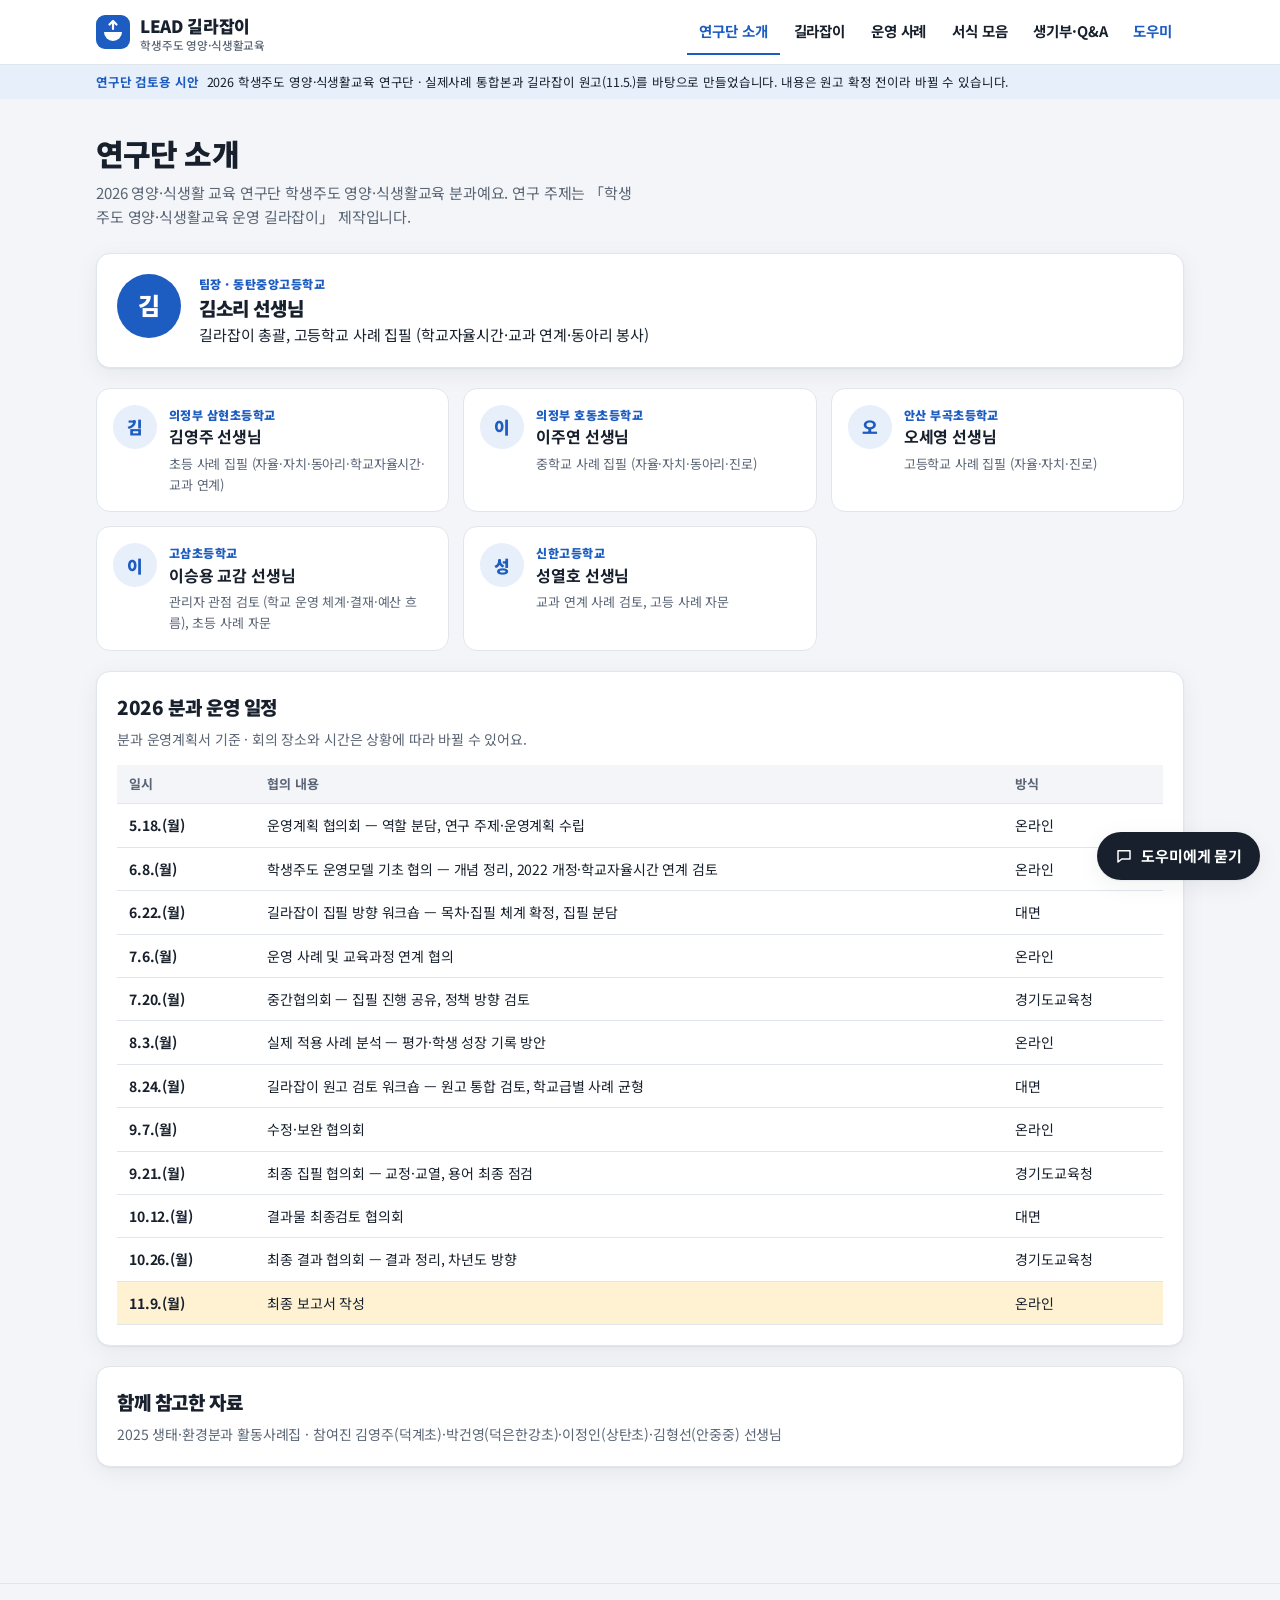
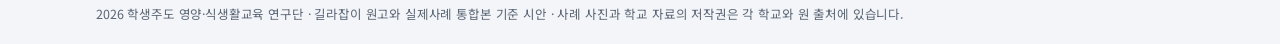
==== lead-guide/index.html @ be01e918 "LEAD 길라잡이 시안 추가 (검수용) Co-Authored-By: Claude Opus 5.5 <noreply@anthropic.com> Claude-Session: https:" ====
<!doctype html><html lang="ko"><head><meta charset="utf-8"><meta name="viewport" content="width=device-width,initial-scale=1,viewport-fit=cover"><style>:root{color-scheme:light}body{margin:0}img{max-width:100%}</style></head><body><title>LEAD 길라잡이</title>
<meta name="claude:viewport-fit-sides" content="cover">
<link rel="preconnect" href="https://fonts.googleapis.com">
<link rel="stylesheet" href="https://fonts.googleapis.com/css2?family=Noto+Sans+KR:wght@400;500;700;900&family=JetBrains+Mono:wght@500&display=swap">
<style>
/* Layout: 창체닷컴식 탭 내비 + 분류별 2열 목록 + 오른쪽 상세 패널. 시안 단계라 작성 현황을 함께 보여 준다. */
:root{
  --bg:#f3f5f8; --surface:#ffffff; --ink:#17202c; --muted:#5a6575; --line:#e1e6ed; --rule:#17202c;
  --accent:#1d5cc0; --accent-soft:#e7effb; --accent-ink:#ffffff;
  --ok:#1d7a4b; --ok-bg:#e4f3ea; --warn:#8f5d00; --warn-bg:#fff2d2; --todo:#667080; --todo-bg:#edf0f4;
  --shadow:0 1px 2px rgba(23,32,44,.06),0 6px 24px rgba(23,32,44,.06);
  --f:"Noto Sans KR","Apple SD Gothic Neo","Malgun Gothic",system-ui,sans-serif;
  --mono:"JetBrains Mono",ui-monospace,"SFMono-Regular",Consolas,monospace;
}
@media (prefers-color-scheme:dark){:root:not([data-theme="light"]){
  --bg:#11151b; --surface:#1a2029; --ink:#e7ebf1; --muted:#9ca7b6; --line:#2a323d; --rule:#e7ebf1;
  --accent:#74a6f3; --accent-soft:#1d2b42; --accent-ink:#0f1520;
  --ok:#72d3a0; --ok-bg:#163326; --warn:#f0c264; --warn-bg:#3a2e13; --todo:#a9b2be; --todo-bg:#252b34;
  --shadow:0 1px 2px rgba(0,0,0,.3),0 8px 28px rgba(0,0,0,.28); color-scheme:dark}}
:root[data-theme="dark"]{
  --bg:#11151b; --surface:#1a2029; --ink:#e7ebf1; --muted:#9ca7b6; --line:#2a323d; --rule:#e7ebf1;
  --accent:#74a6f3; --accent-soft:#1d2b42; --accent-ink:#0f1520;
  --ok:#72d3a0; --ok-bg:#163326; --warn:#f0c264; --warn-bg:#3a2e13; --todo:#a9b2be; --todo-bg:#252b34;
  --shadow:0 1px 2px rgba(0,0,0,.3),0 8px 28px rgba(0,0,0,.28); color-scheme:dark}
*{box-sizing:border-box}
[hidden]{display:none!important}
html{-webkit-text-size-adjust:100%}
body{background:var(--bg);color:var(--ink);font:15px/1.6 var(--f);letter-spacing:-.01em}
body::before{content:"";position:fixed;inset:0 0 auto;height:env(safe-area-inset-top,0px);z-index:30;background:var(--surface)}
a{color:var(--accent)}
button{font:inherit;color:inherit}
:focus-visible{outline:2px solid var(--accent);outline-offset:2px;border-radius:6px}
.wrap{max-width:1120px;margin:0 auto;padding-left:max(16px,env(safe-area-inset-left,0px));padding-right:max(16px,env(safe-area-inset-right,0px))}

/* header */
header.top{position:sticky;top:env(safe-area-inset-top,0px);z-index:20;background:var(--surface);border-bottom:1px solid var(--line)}
.top .wrap{display:flex;align-items:center;gap:20px;min-height:64px;padding-block:8px;flex-wrap:wrap}
.brand{display:flex;align-items:center;gap:10px;text-decoration:none;color:var(--ink);margin-right:auto}
.brand svg{flex:none}
.brand b{font-weight:900;font-size:17px;letter-spacing:-.02em}
.brand small{display:block;font-size:11.5px;color:var(--muted);font-weight:500;line-height:1.2}
nav.tabs{display:flex;gap:2px;overflow-x:auto;scrollbar-width:none;max-width:100%}
nav.tabs::-webkit-scrollbar{display:none}
nav.tabs a{flex:none;text-decoration:none;color:var(--ink);font-weight:700;font-size:14.5px;padding:10px 12px;border-bottom:2px solid transparent}
nav.tabs a[aria-current="page"]{color:var(--accent);border-bottom-color:var(--accent)}
nav.tabs a.ask{color:var(--accent)}
.draft{background:var(--accent-soft);color:var(--ink);font-size:12.5px}
.draft .wrap{padding-block:7px;display:flex;gap:8px;flex-wrap:wrap;align-items:center}
.draft b{color:var(--accent)}

main{padding-block:36px 96px}
h1{font-size:30px;font-weight:900;letter-spacing:-.03em;line-height:1.25;margin:0 0 8px;text-wrap:balance}
h2{font-size:19px;font-weight:900;letter-spacing:-.02em;margin:0;text-wrap:balance}
h3{font-size:15.5px;font-weight:700;margin:0 0 8px}
.lede{color:var(--muted);margin:0 0 24px;max-width:68ch}
.lede a{font-weight:700;text-decoration:none;cursor:pointer}
.view[hidden]{display:none}

/* toolbar */
.bar{display:flex;align-items:center;gap:12px;flex-wrap:wrap;border-bottom:1px solid var(--line);padding-bottom:12px;margin-bottom:20px}
.bar .count{color:var(--muted);font-size:14px;margin-right:auto}
.seg{display:flex;gap:2px}
.seg button{background:none;border:0;border-bottom:2px solid transparent;padding:6px 8px;font-weight:700;color:var(--muted);cursor:pointer}
.seg button[aria-pressed="true"]{color:var(--ink);border-bottom-color:var(--ink)}
.search{display:flex;align-items:center;gap:6px;background:var(--surface);border:1px solid var(--line);border-radius:999px;padding:6px 12px;min-width:0}
.search input{border:0;background:transparent;outline:0;font:inherit;color:var(--ink);width:180px;min-width:0}
.chips{display:flex;gap:6px;flex-wrap:wrap}
.chip{border:1px solid var(--line);background:var(--surface);border-radius:999px;padding:4px 11px;font-size:13px;cursor:pointer;color:var(--muted);font-weight:500}
.chip[aria-pressed="true"]{border-color:var(--ink);color:var(--ink);font-weight:700}

/* status */
.badge{display:inline-flex;align-items:center;gap:5px;font-size:12px;font-weight:700;border-radius:999px;padding:2px 9px;white-space:nowrap;vertical-align:middle}
.badge::before{content:"";width:6px;height:6px;border-radius:50%;background:currentColor}
.b-ok{color:var(--ok);background:var(--ok-bg)}
.b-warn{color:var(--warn);background:var(--warn-bg)}
.b-plan{color:#2f5aa8;background:#e8effb}
.b-todo{color:var(--todo);background:var(--todo-bg)}

/* progress */
details.progress{background:var(--surface);border:1px solid var(--line);border-radius:14px;margin-bottom:24px}
details.progress summary{cursor:pointer;list-style:none;padding:14px 18px;display:flex;align-items:center;gap:10px;font-weight:700}
details.progress summary::-webkit-details-marker{display:none}
details.progress summary .hint{color:var(--muted);font-weight:400;font-size:13px;margin-left:auto}
.grid-wrap{overflow-x:auto;padding:0 18px 16px}
table.prog{border-collapse:collapse;width:100%;min-width:520px;font-size:14px;font-variant-numeric:tabular-nums}
table.prog th,table.prog td{border-top:1px solid var(--line);padding:8px 10px;text-align:center}
table.prog th:first-child,table.prog td:first-child{text-align:left}
table.prog thead th{border-top:0;color:var(--muted);font-weight:500;font-size:13px}
.cell{display:inline-flex;align-items:center;gap:6px;font-weight:700}
.dot{display:inline-block;width:8px;height:8px;border-radius:50%}
.prog-note{color:var(--muted);font-size:12.5px;margin:10px 0 0}

/* group cards */
.groups{display:grid;gap:20px}
.group{background:var(--surface);border:1px solid var(--line);border-radius:14px;box-shadow:var(--shadow);padding:18px 18px 8px}
.group-head{display:flex;align-items:baseline;gap:8px;border-bottom:2px solid var(--rule);padding-bottom:10px;flex-wrap:wrap}
.group-head .n{color:var(--muted);font-size:13px;font-weight:700}
.group-head .gnote.ok{color:var(--ok);background:var(--ok-bg)}
.group-head .gnote{margin-left:auto;font-size:12.5px;color:var(--warn);background:var(--warn-bg);border-radius:6px;padding:2px 8px}
.rows{display:grid;grid-template-columns:1fr 1fr;column-gap:24px}
.row{display:flex;align-items:center;gap:10px;border-bottom:1px solid var(--line);padding:12px 2px;min-width:0}
.row-main{flex:1;min-width:0;cursor:pointer;background:none;border:0;text-align:left;padding:0}
.row-title{font-weight:700;display:flex;align-items:center;gap:8px;flex-wrap:wrap}
.row-title span.t{min-width:0}
.row-main:hover .t{text-decoration:underline;text-underline-offset:3px}
.row-meta{color:var(--muted);font-size:13px;margin-top:2px}
.dl{flex:none;display:inline-flex;align-items:center;gap:5px;border:1px solid var(--line);background:var(--surface);border-radius:8px;padding:6px 10px;font-size:12.5px;font-weight:700;color:var(--ink);cursor:pointer;text-decoration:none;white-space:nowrap}
.dl:hover{border-color:var(--accent);color:var(--accent)}
.dl svg{flex:none}
.row.todo .row-title{color:var(--muted)}
.empty{color:var(--muted);padding:24px 0;text-align:center}

/* drawer */
.scrim{position:fixed;inset:0;background:rgba(15,20,28,.38);z-index:40}
aside.drawer{position:fixed;top:0;right:0;bottom:0;width:min(640px,100%);background:var(--surface);z-index:41;box-shadow:-12px 0 40px rgba(0,0,0,.18);display:flex;flex-direction:column;padding-top:env(safe-area-inset-top,0px);padding-bottom:env(safe-area-inset-bottom,0px);padding-right:env(safe-area-inset-right,0px)}
.drawer-top{display:flex;align-items:center;justify-content:space-between;padding:14px 20px;border-bottom:1px solid var(--line)}
.drawer-top button{background:none;border:0;cursor:pointer;font-weight:700;color:var(--accent);padding:4px}
.drawer-top .x{color:var(--ink);font-size:22px;line-height:1}
.drawer-body{overflow-y:auto;padding:20px 24px 40px}
.tagline{display:flex;gap:6px;flex-wrap:wrap;align-items:center;margin-bottom:10px}
.tag{font-size:12px;font-weight:700;border:1px solid var(--line);border-radius:999px;padding:2px 9px;color:var(--muted)}
.tag.area{color:var(--accent);border-color:var(--accent-soft);background:var(--accent-soft)}
.copy{margin-left:auto;border:1px solid var(--line);background:var(--surface);border-radius:999px;padding:4px 12px;font-size:12.5px;font-weight:700;cursor:pointer}
.drawer h2{font-size:26px;margin:4px 0 14px}
.note{border-radius:10px;padding:10px 14px;font-size:13.5px;margin-bottom:18px}
.note.warn{background:var(--warn-bg);color:var(--warn)}
.note.plan{background:#e8effb;color:#2f5aa8}
.note.todo{background:var(--todo-bg);color:var(--todo)}
.note.ok{background:var(--ok-bg);color:var(--ok)}
dl.kv{display:grid;grid-template-columns:96px 1fr;border:1px solid var(--line);border-radius:10px;overflow:hidden;margin:0 0 22px;font-size:14px}
dl.kv dt{background:var(--bg);color:var(--muted);padding:9px 12px;border-top:1px solid var(--line);font-weight:500}
dl.kv dd{margin:0;padding:9px 12px;border-top:1px solid var(--line);min-width:0}
dl.kv dt:first-of-type,dl.kv dd:first-of-type{border-top:0}
.sec{margin:0 0 24px}
.sec > h3{display:flex;align-items:center;gap:8px;border-bottom:1px solid var(--line);padding-bottom:8px}
.link-grid{display:grid;grid-template-columns:repeat(auto-fit,minmax(170px,1fr));gap:10px}
.link-box{border:1px solid var(--line);border-radius:10px;padding:10px 12px;font-size:13.5px;min-width:0}
.link-box b{display:block;font-size:12px;color:var(--muted);font-weight:500;margin-bottom:3px}
code.std{font-family:var(--mono);font-size:12px;background:var(--accent-soft);color:var(--accent);border-radius:5px;padding:1px 5px;white-space:nowrap}
.flow{display:grid;gap:10px}
.step{display:grid;grid-template-columns:64px 1fr;gap:12px;align-items:start}
.step-k{font-weight:900;font-size:13px;color:var(--accent);background:var(--accent-soft);border-radius:8px;text-align:center;padding:6px 0}
.step ul{margin:0;padding-left:18px}
.step .tip{color:var(--muted);font-size:13px;margin-top:4px}
.plan{border:1px dashed var(--line);border-radius:10px;padding:12px 14px;font-size:13.5px;color:var(--muted);max-height:9.5em;overflow:hidden;position:relative}
.plan::after{content:"";position:absolute;left:0;right:0;bottom:0;height:2.5em;background:linear-gradient(transparent,var(--surface))}
.dl-row{display:flex;gap:8px;flex-wrap:wrap;margin-top:10px}
.dl.big{padding:9px 14px;font-size:13.5px;background:var(--accent);border-color:var(--accent);color:var(--accent-ink)}
.dl.big:hover{color:var(--accent-ink);filter:brightness(1.06)}
.asklist{display:flex;flex-direction:column;gap:6px}
.askq{text-align:left;border:1px solid var(--line);background:var(--surface);border-radius:10px;padding:9px 12px;cursor:pointer;font-size:14px}
.askq:hover{border-color:var(--accent)}
.askq::before{content:"Q. ";color:var(--accent);font-weight:900}

/* 길라잡이 장 탭 */
.chtabs{display:flex;gap:8px;flex-wrap:wrap;margin:0 0 20px}
.chtabs a{display:flex;align-items:center;gap:8px;text-decoration:none;color:var(--ink);border:1px solid var(--line);background:var(--surface);border-radius:10px;padding:8px 12px;font-weight:700;font-size:14px}
.chtabs a b{font-weight:900;color:var(--accent)}
.chtabs a[aria-current="true"]{border-color:var(--accent);background:var(--accent-soft)}
.vision{text-align:center}
.lead-word{font-size:44px;font-weight:900;letter-spacing:.04em;color:var(--accent);line-height:1.1}
.lead-word span{font-size:20px;letter-spacing:.12em;color:var(--ink)}
.lead-letters{display:flex;justify-content:center;gap:18px;flex-wrap:wrap;margin-top:8px;color:var(--muted)}
.lead-letters b{color:var(--accent);font-size:18px}
ul.plain,ol.plain{margin:0;padding-left:20px;display:grid;gap:6px}
ol.steps5{margin:0;padding:0;list-style:none;display:grid;grid-template-columns:repeat(5,1fr);gap:10px;counter-reset:s}
ol.steps5 li{border:1px solid var(--line);border-radius:12px;padding:12px;font-size:13.5px;color:var(--muted);counter-increment:s;min-width:0}
ol.steps5 li b{display:block;color:var(--ink);font-size:14.5px;margin-bottom:4px}
ol.steps5 li::before{content:counter(s);display:inline-grid;place-items:center;width:22px;height:22px;border-radius:50%;background:var(--accent);color:var(--accent-ink);font-weight:900;font-size:12px;margin-bottom:6px}
.leader{display:flex;gap:18px;align-items:flex-start}
.avatar{flex:none;width:64px;height:64px;border-radius:50%;background:var(--accent);color:var(--accent-ink);display:grid;place-items:center;font-weight:900;font-size:24px}
.avatar.sm{width:44px;height:44px;font-size:17px;background:var(--accent-soft);color:var(--accent)}
.role{font-size:12px;font-weight:900;color:var(--accent);letter-spacing:.04em}
.org{color:var(--muted);margin:2px 0 8px;font-weight:500}
.members{display:grid;grid-template-columns:repeat(3,1fr);gap:14px;margin-bottom:20px}
.member{background:var(--surface);border:1px solid var(--line);border-radius:14px;padding:16px;display:flex;gap:12px;min-width:0}
.member h3{margin:0;font-size:16px}
.member p{margin:4px 0 0;font-size:13px;color:var(--muted)}
@media (max-width:820px){ol.steps5{grid-template-columns:1fr}.members{grid-template-columns:1fr}.leader{flex-direction:column}}
.figs{display:flex;flex-direction:column;gap:8px}
details.pv{margin:2px 0 12px}
.pv-imgs{padding:4px 12px 12px}
.pv-imgs .pv-cap{font-size:12.5px;color:var(--muted);margin:10px 0 4px;font-weight:700}
.pv-imgs img{display:block;width:100%;height:auto;border:1px solid var(--line);border-radius:8px;background:#fff}
details.fig{border:1px solid var(--line);border-radius:10px;background:var(--surface);overflow:hidden}
details.fig[open]{border-color:var(--accent)}
details.fig summary{list-style:none;cursor:pointer;display:flex;align-items:center;gap:10px;padding:11px 12px;font-weight:700;font-size:14.5px}
details.fig summary::-webkit-details-marker{display:none}
details.fig summary::before{content:"▸";color:var(--muted);font-size:12px;transition:transform .15s}
details.fig[open] summary::before{transform:rotate(90deg)}
details.fig a{display:block;background:#fff;border-top:1px solid var(--line)}
details.fig img{display:block;width:100%;height:auto}
/* 업무서식 */
.docs-sub{color:var(--muted);font-size:13.5px;margin:-2px 0 10px}
.docs{display:flex;flex-direction:column;gap:8px}
details.doc{border:1px solid var(--line);border-radius:10px;background:var(--surface)}
details.doc[open]{border-color:var(--accent)}
details.doc summary{list-style:none;cursor:pointer;display:flex;align-items:center;gap:10px;padding:11px 12px;font-weight:700;font-size:14.5px}
details.doc summary::-webkit-details-marker{display:none}
details.doc summary::before{content:"▸";color:var(--muted);font-size:12px;transition:transform .15s}
details.doc[open] summary::before{transform:rotate(90deg)}
.dn{flex:1;min-width:0}
.dk{flex:none;font-size:11.5px;font-weight:700;border-radius:5px;padding:1px 7px}
.k-plan{background:var(--accent-soft);color:var(--accent)} .k-form{background:var(--ok-bg);color:var(--ok)} .k-link{background:var(--warn-bg);color:var(--warn)}
.dl.mini{padding:5px 7px}
.doc-in{padding:0 12px 12px 34px;font-size:13.5px;color:var(--muted)}
.doc-in p{margin:0 0 8px}
.tpl{display:inline-flex;align-items:center;border-radius:8px;padding:8px 12px;font-size:13px;font-weight:700;text-decoration:none;border:1px solid var(--line)}
.tpl.on, a.tpl{color:var(--accent);border-color:var(--accent)}
.tpl.off{color:var(--todo);background:var(--todo-bg);border-style:dashed;cursor:default}
.fcase{border-top:1px solid var(--line);padding:14px 0}
.fcase:first-child{border-top:0}
.fcase-h{display:flex;align-items:baseline;gap:8px;flex-wrap:wrap;margin-bottom:8px}
.fcase-h span{color:var(--muted);font-size:13px}
.fcase-h .ext{margin-left:auto;background:none;border:0;color:var(--accent);cursor:pointer;padding:0}
/* content tables */
.card{background:var(--surface);border:1px solid var(--line);border-radius:14px;padding:20px;margin-bottom:20px;box-shadow:var(--shadow)}
.card > h2{margin-bottom:6px}
.card > p.sub{color:var(--muted);margin:0 0 14px;font-size:14px}
.tbl-wrap{overflow-x:auto}
table.t{border-collapse:collapse;width:100%;font-size:14px;min-width:560px}
table.t th{background:var(--bg);color:var(--muted);font-weight:700;font-size:13px;text-align:left;padding:9px 12px;border-bottom:1px solid var(--line);white-space:nowrap}
table.t td{padding:10px 12px;border-bottom:1px solid var(--line);vertical-align:top}
table.t td:first-child{font-weight:700;white-space:nowrap}
table.t tr.hot td{background:var(--warn-bg)}
.three{display:grid;grid-template-columns:repeat(3,1fr);gap:14px}
.mini{border:1px solid var(--line);border-radius:12px;padding:16px;min-width:0}
.mini .k{font-size:12px;color:var(--accent);font-weight:900;letter-spacing:.04em}
.mini h3{font-size:17px;margin:4px 0 8px}
.mini p{margin:0;font-size:13.5px;color:var(--muted)}
.callout{border-left:3px solid var(--accent);background:var(--accent-soft);padding:10px 14px;border-radius:0 10px 10px 0;font-size:14px;margin:0 0 16px}
.qa{border-bottom:1px solid var(--line)}
.qa summary{cursor:pointer;padding:12px 0;font-weight:700;list-style:none}
.qa summary::-webkit-details-marker{display:none}
.qa summary::before{content:"Q. ";color:var(--accent);font-weight:900}
.qa p{margin:0 0 14px;color:var(--muted);font-size:14px}
.terms{display:grid;grid-template-columns:1fr 1fr;gap:10px}
.term{border:1px solid var(--line);border-radius:10px;padding:12px 14px;font-size:13.5px;min-width:0}
.term b{display:flex;gap:6px;align-items:center;font-size:14.5px;margin-bottom:4px}
.term .src{font-size:11px;border-radius:4px;padding:0 5px;font-weight:700}
.src.ok{background:var(--ok-bg);color:var(--ok)} .src.tbd{background:var(--warn-bg);color:var(--warn)}
.src.own{background:#e8effb;color:#2f5aa8}

/* forms */
.flist{display:grid;grid-template-columns:1fr 1fr;column-gap:24px}
.frow{display:flex;align-items:center;gap:10px;border-bottom:1px solid var(--line);padding:11px 2px;min-width:0}
.frow .fi{flex:1;min-width:0}
.frow .fi b{display:block;font-size:14.5px}
.frow .fi span{color:var(--muted);font-size:12.5px}
.ext{font-size:12.5px;font-weight:700;text-decoration:none;white-space:nowrap}

/* chat */
.chat{display:grid;grid-template-columns:1fr 300px;gap:20px;align-items:start}
.chat-box{background:var(--surface);border:1px solid var(--line);border-radius:14px;box-shadow:var(--shadow);display:flex;flex-direction:column;min-height:520px;min-width:0}
.msgs{flex:1;padding:20px;display:flex;flex-direction:column;gap:14px;overflow-y:auto;max-height:62vh}
.msg{max-width:88%;border-radius:14px;padding:11px 14px;font-size:14.5px;line-height:1.7;min-width:0;overflow-wrap:anywhere}
.msg.me{align-self:flex-end;background:var(--accent);color:var(--accent-ink);border-bottom-right-radius:4px}
.msg.bot{align-self:flex-start;background:var(--bg);border-bottom-left-radius:4px}
.msg.bot ul{margin:4px 0;padding-left:20px}
.msg.bot p{margin:0 0 6px}
.msg.bot p:last-child{margin-bottom:0}
.msg .cref{display:inline-flex;align-items:center;gap:4px;border:1px solid var(--accent);color:var(--accent);background:var(--surface);border-radius:999px;padding:0 9px;font-size:12.5px;font-weight:700;cursor:pointer;margin:1px 2px}
.msg .meta{font-size:12px;color:var(--muted);margin-top:6px}
.msg.think{color:var(--muted)}
.compose{display:flex;gap:8px;border-top:1px solid var(--line);padding:12px}
.compose textarea{flex:1;resize:none;border:1px solid var(--line);border-radius:10px;padding:10px 12px;font:inherit;background:var(--bg);color:var(--ink);min-width:0;height:48px}
.compose button{border:0;border-radius:10px;background:var(--accent);color:var(--accent-ink);font-weight:700;padding:0 16px;cursor:pointer}
.compose button.stop{background:var(--todo-bg);color:var(--ink)}
.compose button:disabled{opacity:.5;cursor:default}
.side h3{font-size:14px;color:var(--muted)}
.side .asklist{margin-bottom:18px}
.mode{font-size:12.5px;color:var(--muted);border:1px solid var(--line);border-radius:10px;padding:10px 12px;background:var(--surface)}
.fab{position:fixed;right:calc(20px + env(safe-area-inset-right,0px));bottom:calc(20px + env(safe-area-inset-bottom,0px));z-index:15;background:var(--ink);color:var(--surface);border:0;border-radius:999px;padding:12px 18px;font-weight:700;box-shadow:var(--shadow);cursor:pointer;display:flex;gap:8px;align-items:center;text-decoration:none}
.toast{position:fixed;left:50%;bottom:calc(84px + env(safe-area-inset-bottom,0px));transform:translateX(-50%);background:var(--ink);color:var(--surface);padding:10px 16px;border-radius:10px;font-size:14px;z-index:60;max-width:calc(100% - 32px)}
footer{color:var(--muted);font-size:12.5px;border-top:1px solid var(--line);padding-block:20px}

@media (max-width:820px){
  .rows,.flist,.terms{grid-template-columns:1fr}
  .three{grid-template-columns:1fr}
  .chat{grid-template-columns:1fr}
  h1{font-size:25px}
  .search input{width:120px}
}
@media (prefers-reduced-motion:no-preference){
  aside.drawer{animation:slide .22s ease-out}
  @keyframes slide{from{transform:translateX(24px);opacity:.6}to{transform:none;opacity:1}}
}
</style>

<header class="top">
  <div class="wrap">
    <a class="brand" href="#team" aria-label="LEAD 길라잡이 처음으로">
      <svg width="34" height="34" viewBox="0 0 34 34" aria-hidden="true"><rect width="34" height="34" rx="9" fill="var(--accent)"/><path d="M8 17h18a9 9 0 0 1-18 0Z" fill="var(--accent-ink)"/><path d="M17 6v8M13.5 9.5 17 6l3.5 3.5" stroke="var(--accent-ink)" stroke-width="2.2" fill="none" stroke-linecap="round" stroke-linejoin="round"/></svg>
      <span><b>LEAD 길라잡이</b><small>학생주도 영양·식생활교육</small></span>
    </a>
    <nav class="tabs" aria-label="주요 메뉴">
      <a href="#team" data-v="team">연구단 소개</a>
      <a href="#ch1" data-v="book">길라잡이</a>
      <a href="#cases" data-v="cases">운영 사례</a>
      <a href="#forms" data-v="forms">서식 모음</a>
      <a href="#guide" data-v="guide">생기부·Q&amp;A</a>
      <a href="#ask" data-v="ask" class="ask">도우미</a>
    </nav>
  </div>
</header>
<div class="draft"><div class="wrap"><b>연구단 검토용 시안</b><span>2026 학생주도 영양·식생활교육 연구단 · 실제사례 통합본과 길라잡이 원고(11.5.)를 바탕으로 만들었습니다. 내용은 원고 확정 전이라 바뀔 수 있습니다.</span></div></div>

<main class="wrap">

<!-- 운영 사례 -->
<section class="view" id="v-cases">
  <h1>운영 사례</h1>
  <p class="lede">학생이 식생활 문제를 스스로 찾고 기획·실행·성찰한 사례를 창의적 체험활동 영역별로 모았어요. 계획서는 한글 파일로 바로 내려받을 수 있어요. <a id="what-agency" role="button" tabindex="0">학생주도란?</a></p>


  <div class="bar">
    <span class="count" id="count"></span>
    <div class="chips" id="status-chips" role="group" aria-label="상태"></div>
    <label class="search"><svg width="15" height="15" viewBox="0 0 24 24" aria-hidden="true"><circle cx="11" cy="11" r="7" stroke="currentColor" stroke-width="2" fill="none"/><path d="m20 20-3.5-3.5" stroke="currentColor" stroke-width="2" stroke-linecap="round"/></svg><input id="q" type="search" placeholder="사례·학교·주제 검색" aria-label="사례 검색"></label>
    <div class="seg" id="level-seg" role="group" aria-label="학교급"></div>
  </div>
  <div class="groups" id="groups"></div>
</section>

<!-- 길라잡이 -->
<section class="view" id="v-book" hidden>
  <h1>학생주도 영양·식생활교육 운영 길라잡이</h1>
  <p class="lede">2026 연구단 원고(11.5.) 기준이에요. 장을 골라 읽고, 궁금한 점은 도우미에게 물어보세요. Ⅵ장 사례는 ‘운영 사례’, Ⅷ·Ⅸ장은 ‘생기부·Q&amp;A’ 탭에 있어요.</p>
  <nav class="chtabs" id="chtabs" aria-label="장 선택">
    <a href="#ch1" data-ch="ch1"><b>Ⅰ</b>분과 활동 개요</a>
    <a href="#ch2" data-ch="ch2"><b>Ⅱ</b>용어 해설</a>
    <a href="#ch3" data-ch="ch3"><b>Ⅲ</b>학생주도성 이해</a>
    <a href="#ch4" data-ch="ch4"><b>Ⅳ</b>2022 개정교육과정 이해</a>
    <a href="#ch5" data-ch="ch5"><b>Ⅴ</b>연간 운영 흐름도</a>
    <a href="#ch7" data-ch="ch7"><b>Ⅶ</b>수업·활동 설계 가이드</a>
  </nav>
  <div class="chpanel" id="ch1">
    <div class="callout src-note">공식 근거 = 2022 개정 교육과정(교육부 고시 제2022-33호), 경기도교육청 영양·식생활교육 계획. 연구단 정리 = LEAD 비전, 분과 활동 내용, 2025 길라잡이와의 비교.</div>
    <div class="card"><h2>분과 활동 목적 및 필요성</h2><p class="sub">Ⅰ-1</p><div class="three" id="ch1-purpose"></div></div>
    <div class="card vision"><p class="sub">Ⅰ-2 분과 활동 비전</p><div class="lead-word">LEAD <span>PROJECT</span></div><div class="lead-letters"><span><b>L</b>earning</span><span><b>E</b>ating</span><span><b>A</b>cting</span><span><b>D</b>eveloping</span></div><p style="margin:8px 0 0">학생이 주도하고 교사가 안내하는 영양·식생활 교육 실천 프로젝트</p></div>
    <div class="card"><h2>분과 활동 내용 요약</h2><p class="sub">Ⅰ-3</p><div class="tbl-wrap"><table class="t" id="ch1-summary"></table></div></div>
    <div class="card"><h2>2025 길라잡이와 달라진 점</h2><p class="sub">Ⅰ-4 연구 개요</p><div class="tbl-wrap"><table class="t" id="ch1-compare"></table></div></div>
  </div>
  <div class="chpanel" id="ch2" hidden>
    <div class="callout" id="ch2-note"></div>
  <div class="card"><h2>용어 해설</h2><p class="sub"><span class="src ok" style="font-size:11px;padding:0 5px;border-radius:4px">공식</span> 교육부 고시·ncic 원문 확인 &nbsp;<span class="src tbd" style="font-size:11px;padding:0 5px;border-radius:4px">확인 중</span> 연구단 협의 필요 &nbsp;<span class="src own" style="font-size:11px;padding:0 5px;border-radius:4px">연구단 용어</span> 길라잡이에서 정한 용어</p>
    <label class="search" style="margin-bottom:14px;max-width:320px"><svg width="15" height="15" viewBox="0 0 24 24" aria-hidden="true"><circle cx="11" cy="11" r="7" stroke="currentColor" stroke-width="2" fill="none"/><path d="m20 20-3.5-3.5" stroke="currentColor" stroke-width="2" stroke-linecap="round"/></svg><input id="term-q" type="search" placeholder="용어 찾기" aria-label="용어 찾기"></label>
    <div class="terms" id="terms"></div></div>
  </div>
  <div class="chpanel" id="ch3" hidden>
    <div class="callout src-note">공식 근거 = 2022 개정 교육과정 총론의 ‘주도성’, OECD 학생 주도성(Student Agency). 연구단 정리 = 학생주도 영양·식생활교육 정의, 참여·주도 비교표, 3단계 모델, 주도성 점검 질문, 교사 역할 4가지.</div>
    <div class="card"><h2>학생주도 영양·식생활교육이란</h2><p class="sub">Ⅲ-1</p><ul id="ch3-concept" class="plain"></ul></div>
    <div class="card"><h2>학생 참여와 학생 주도</h2><p class="sub">Ⅲ-2</p><div class="tbl-wrap"><table class="t" id="ch3-pvsd"></table></div><p class="docs-sub" id="ch3-note" style="margin-top:10px"></p></div>
  <div class="card" id="agency-card"><h2>학생주도성 3단계 모델</h2><p class="sub">Ⅲ-3 · 연구단 자체 분류이며 교육부 공식 분류가 아니에요.</p><div class="tbl-wrap"><table class="t" id="agency-table"></table></div>
    <h3 style="margin-top:18px">우리 활동의 주도성 점검하기</h3><ul id="agency-check" style="margin:0;padding-left:20px;color:var(--muted);font-size:14px"></ul></div>
    <div class="card"><h2>교사의 역할</h2><p class="sub">Ⅲ-5</p><div class="tbl-wrap"><table class="t" id="ch3-roles"></table></div></div>
  </div>
  <div class="chpanel" id="ch4" hidden>
    <div class="callout src-note">공식 근거 = 교육부 고시 제2022-33호(총론·창체·교과), ncic.re.kr 성취기준, 학교급식법 등 법령, 「유·초·중·고등학교 영양·식생활 교육 가이드라인」(교육부 외, 2021), 경기도교육청 학교자율시간 안내. 연구단 정리 = 영역별 연계 방법, 결재선·예산 계정 예시, ★ 추천도. ※ 표시 = 연구단이 다시 확인할 항목.</div>
    <div class="callout" id="ch4-note"></div>
  <div class="card"><h2>세 가지 운영 통로</h2><p class="sub">Ⅳ-1. 2022 개정 교육과정 구조</p><div class="three" id="structure"></div></div>
  <div class="card"><h2>학교급별 연계 성취기준</h2><p class="sub">Ⅳ-2. 성취기준 코드는 ncic.re.kr 기준이며, ※ 표시는 연구단에서 다시 확인할 항목이에요.</p>
    <div class="bar" style="margin-bottom:12px"><span class="count">학교급</span><div class="seg" id="std-seg"></div></div>
    <div class="tbl-wrap"><table class="t" id="std-table"></table></div></div>
  <div class="card"><h2>운영 영역별 연계 가이드</h2><p class="sub">Ⅳ-3</p><div class="callout" id="guide-note"></div><div class="tbl-wrap"><table class="t" id="guide-table"></table></div></div>
  <div class="card"><h2>교육과정 반영 경로</h2><p class="sub">Ⅳ-5</p><div class="callout" id="path-note"></div><div class="tbl-wrap"><table class="t" id="path-table"></table></div></div>
  <div class="card"><h2>영양·식생활 교육 관련 법령·지침</h2><p class="sub">계획서의 ‘관련’ 항목과 교육과정 편성 요청 근거로 쓰세요.</p><div class="callout" id="legal-note"></div><div class="tbl-wrap"><table class="t" id="legal"></table></div></div>
  <div class="card"><h2>창체 영역별 하위 활동</h2><p class="sub">2022 개정 창의적 체험활동 · 사례를 어느 영역에 편성할지 정할 때 보세요.</p><div class="tbl-wrap"><table class="t" id="cca-sub"></table></div></div>
  <div class="card"><h2>영양·식생활 교육 가이드라인 한눈에</h2><p class="sub">교육부 외(2021.2.) 「유·초·중·고등학교 영양·식생활 교육 가이드라인」</p><div class="callout" id="nutri-note"></div><h3>영역별 학교급 흐름</h3><div class="tbl-wrap"><table class="t" id="nutri-areas"></table></div><h3 style="margin-top:16px">고등학교 영양·식생활 교육 성취기준</h3><div class="tbl-wrap"><table class="t" id="nutri-std-h"></table></div></div>
  <div class="card"><h2>진로연계교육과 창체 진로활동</h2><p class="sub">Ⅳ-4</p><div class="callout" id="career-note"></div><div class="tbl-wrap"><table class="t" id="career-table"></table></div></div>
  </div>
  <div class="chpanel" id="ch5" hidden>
    <div class="callout src-note">연구단 정리 = 이 장의 월별 일정은 학교 현장 흐름을 정리한 예시로, 공식 지침이 아니에요. 공식 근거 = 학교자율시간 과목 승인 시기(경기도교육청 안내). 부서 이름과 일정은 학교마다 다르니 우리 학교 학사 일정에 맞추세요.</div>
    <div class="callout">1월이 핵심이에요. 1월에 교육과정 담당 부서에 편성을 요청하지 않으면 2월 편성에서 빠져 그해 운영이 어려워요. (학교자율시간 과목은 전년도 8월까지 승인 신청)</div>
  <div class="card"><h2>영역별 월별 운영 흐름표</h2><p class="sub">Ⅴ-2</p><div class="tbl-wrap"><table class="t" id="months-table"></table></div></div>
  <div class="card"><h2>영역별 연간 흐름 한눈에</h2><p class="sub">Ⅴ-1</p><div class="tbl-wrap"><table class="t" id="yearly-table"></table></div></div>
  </div>
  <div class="chpanel" id="ch7" hidden>
    <div class="callout src-note">공식 근거 = 2022 개정 교육과정의 ‘깊이 있는 학습’, 교과 교육과정의 ‘핵심 아이디어’. 연구단 정리 = 설계 원리 5가지, 수업 설계 3단계 틀, 교수·학습 방법 적용 예시, 협력 수업 절차. 흐름도 양식 = 2025 생태·환경분과 사례집 기반.</div>
    <div class="card"><h2>학생주도 영양·식생활교육 설계 원리</h2><p class="sub">Ⅶ-1</p><ol class="steps5" id="ch7-principles"></ol></div>
    <div class="card"><h2>깊이 있는 수업 설계 프레임워크</h2><p class="sub">Ⅶ-2 · <span id="ch7-src"></span></p><div class="dl-row" style="margin:0 0 12px"><a class="dl big" href="files/flow-template.hwpx" data-dl="flow-template.hwpx" data-name="깊이 있는 수업 흐름도_빈 양식.hwpx"><svg width="14" height="14" viewBox="0 0 24 24" aria-hidden="true"><path d="M12 4v11m0 0-4.5-4.5M12 15l4.5-4.5M5 19h14" stroke="currentColor" stroke-width="2.2" fill="none" stroke-linecap="round" stroke-linejoin="round"/></svg>빈 흐름도 양식 내려받기 (hwpx)</a></div><div class="callout" id="ch7-fnote"></div>
      <h3>1단계 · 설계: 수업의 본질 정의</h3><div class="tbl-wrap"><table class="t" id="ch7-f1"></table></div>
      <h3 style="margin-top:16px">2단계 · 수업 흐름과 학습성찰방안</h3><div class="tbl-wrap"><table class="t" id="ch7-f2"></table></div>
      <h3 style="margin-top:16px">3단계 · 평가 (성취기준별 성취수준)</h3><div class="tbl-wrap"><table class="t" id="ch7-f3"></table></div></div>
    <div class="card"><h2>깊이 있는 수업 흐름도 예시</h2><p class="sub">Ⅶ-3 · 원고 작성 예정 · 2025 생태·환경분과에서 현장 적용한 수업으로 먼저 보여 드려요.</p><div class="flist" id="ch7-examples"></div></div>
    <div class="card"><h2>교수·학습 방법 활용 가이드</h2><p class="sub">Ⅶ-4 · <span id="ch7-mnote"></span></p><div class="tbl-wrap"><table class="t" id="ch7-methods"></table></div></div>
    <div class="card"><h2>교과 연계 협력 수업 실전 가이드</h2><p class="sub">Ⅶ-5</p><h3>교과 교사에게 제안하는 방법</h3><ol class="plain" id="ch7-propose"></ol><h3 style="margin-top:14px">역할 분담표</h3><div class="tbl-wrap"><table class="t" id="ch7-roles"></table></div></div>
  </div>
</section>

<!-- 생기부 · Q&A -->
<section class="view" id="v-guide" hidden>
  <h1>생기부 기재와 현장 Q&amp;A</h1>
  <p class="lede">2026학년도 학교생활기록부 기재요령 기준이에요. 학년별로 적용 교육과정이 다르니 학년부터 확인하세요.</p>
  <div class="card"><h2>학년별 창체 영역 구조</h2><p class="sub">Ⅷ-1</p><div class="tbl-wrap"><table class="t" id="rec-struct"></table></div></div>
  <div class="card"><h2>항목별 입력 주체와 글자 수</h2><p class="sub">Ⅷ-2</p><div class="callout" id="rec-note"></div><div class="tbl-wrap"><table class="t" id="rec-len"></table></div></div>
  <div class="card"><h2>봉사활동 실적 입력</h2><p class="sub">Ⅷ-3 · 2022 개정 적용 학년</p><div class="tbl-wrap"><table class="t" id="rec-service"></table></div></div>
  <div class="card"><h2>현장 Q&amp;A</h2><p class="sub">Ⅸ</p><div id="qa"></div></div>
</section>

<!-- 서식 모음 -->
<section class="view" id="v-forms" hidden>
  <h1>서식 모음</h1>
  <p class="lede">사례별 계획서와 홍보물 예시를 한글(hwpx) 파일로 바로 내려받을 수 있어요. 계획서는 ○○학교·20○○학년도처럼 비워 둔 칸만 채우면 내부결재에 쓸 수 있게 정리돼 있어요.</p>
  <div class="card"><h2>사례별 업무서식</h2><p class="sub">계획서, 홍보물, 기획서, 질문지, 가정통신문을 하나씩 내려받을 수 있어요. 포스터류는 미리캔버스·캔바 템플릿 링크도 함께 걸려요.</p>
    <div class="bar" style="margin-bottom:8px"><span class="count" id="fcount"></span><div class="chips" id="fk-chips"></div><div class="seg" id="f-seg"></div></div>
    <div id="flist-cases"></div></div>
  <div class="card"><h2>참고 자료집</h2><p class="sub">원문 PDF는 폴더 버전에서 내려받을 수 있어요.</p><div class="flist" id="flist-ref"></div></div>
  <div class="card"><h2>붙임 서식</h2><p class="sub">길라잡이 붙임 1~8 · 개발 중인 서식은 완성되는 대로 올립니다.</p><div class="flist" id="flist-att"></div></div>
  <div class="card"><h2>온라인 템플릿</h2><p class="sub">온라인 디자인 플랫폼에서 열어 바로 고쳐 쓰는 포스터·활동지예요. 링크 접속 → 템플릿 보기 → 편집기 열기 순서로 쓰세요.</p><div class="flist" id="flist-online"></div></div>
</section>

<!-- 연구단 소개 -->
<section class="view" id="v-team" hidden>
  <h1>연구단 소개</h1>
  <p class="lede">2026 영양·식생활 교육 연구단 학생주도 영양·식생활교육 분과예요. 연구 주제는 「학생주도 영양·식생활교육 운영 길라잡이」 제작입니다.</p>
  <div class="card leader"><div class="avatar" aria-hidden="true">김</div><div style="min-width:0"><div class="role">팀장 · 동탄중앙고등학교</div><h2>김소리 선생님</h2><p style="margin:0">길라잡이 총괄, 고등학교 사례 집필 (학교자율시간·교과 연계·동아리 봉사)</p></div></div></div>
  <div class="members" id="members"></div>
  <div class="card"><h2>2026 분과 운영 일정</h2><p class="sub">분과 운영계획서 기준 · 회의 장소와 시간은 상황에 따라 바뀔 수 있어요.</p><div class="tbl-wrap"><table class="t" id="schedule"></table></div></div>
  <div class="card"><h2>함께 참고한 자료</h2><p class="sub" style="margin:0">2025 생태·환경분과 활동사례집 · 참여진 김영주(덕계초)·박건영(덕은한강초)·이정인(상탄초)·김형선(안중중) 선생님</p></div>
</section>

<!-- 도우미 -->
<section class="view" id="v-ask" hidden>
  <h1>교육과정 도우미</h1>
  <p class="lede">2022 개정 교육과정 연계, 편성 시기, 생기부 기재, 사례 찾기를 물어보세요. 길라잡이 원고와 운영 사례 안에서만 답하고, 근거가 된 장과 사례를 함께 알려 드려요.</p>
  <div class="chat">
    <div class="chat-box">
      <div class="msgs" id="msgs" aria-live="polite"></div>
      <form class="compose" id="compose">
        <textarea id="ask-in" placeholder="예: 중학교에서 잔반 줄이기 활동을 기술·가정과 연계하려면?" aria-label="질문 입력"></textarea>
        <button type="submit" id="ask-btn">보내기</button>
      </form>
    </div>
    <div class="side">
      <h3>이런 걸 물어보세요</h3>
      <div class="asklist" id="sugg"></div>
      <div class="mode" id="mode">도우미 연결을 확인하고 있어요.</div>
    </div>
  </div>
</section>
</main>

<footer><div class="wrap">2026 학생주도 영양·식생활교육 연구단 · 길라잡이 원고와 실제사례 통합본 기준 시안 · 사례 사진과 학교 자료의 저작권은 각 학교와 원 출처에 있습니다.</div></footer>

<a class="fab" href="#ask" id="fab"><svg width="18" height="18" viewBox="0 0 24 24" aria-hidden="true"><path d="M4 5h16v11H9l-5 4V5Z" fill="none" stroke="currentColor" stroke-width="2" stroke-linejoin="round"/></svg>도우미에게 묻기</a>

<div class="scrim" id="scrim" hidden></div>
<aside class="drawer" id="drawer" hidden role="dialog" aria-modal="true" aria-labelledby="d-title">
  <div class="drawer-top"><button id="d-back">‹ 운영 사례</button><button class="x" id="d-close" aria-label="닫기">×</button></div>
  <div class="drawer-body" id="d-body"></div>
</aside>
<div class="toast" id="toast" hidden></div>

<script>
const CASES = [{"id": "e-lowcarbon", "level": "초", "area": "자율·자치", "title": "지구사랑 저탄소 프로젝트", "schools": ["화성 방교초등학교"], "topics": ["6. 생태·환경", "7. 학교급식"], "status": "운영 사례", "gaps": [], "author": "김영주", "overview": {"주제": "지구사랑 저탄소 프로젝트", "세부내용": "단순한 이벤트를 넘어 음식의 소중함을 깨닫고 탄소발자국을 줄이는 실질적 환경 실천 교육", "대상": "초등", "역량": "자기관리, 공동체", "출처": "화성 방교초등학교"}, "flow": [{"step": "준비", "items": ["프로젝트 계획 수립 및 물품 구입", "프로젝트 홍보(포스터 부착 및 전직원 협조 쪽지 발송)", "프로젝트 부스 마련"], "note": ["전교생이 행사에 대해 인지할 수 있도록 적극적인 홍보 필요"]}, {"step": "진행", "items": ["행사기간 중 학생 참여 독려", "프로젝트 부스 관리(응모 종이 부족 여부 확인 등)"], "note": ["단순한 이벤트가 아님을 지속적으로 홍보"]}, {"step": "진행 후", "items": ["음식의 소중함을 깨닫고 탄소발자국을 줄이는 실질적 환경 실천 교육이 지속될 수 있도록 독려"], "note": []}], "link": {"cross": ["환경·지속가능발전 교육", "생태전환교육"], "std": ["[6실02-04] 식재료 생산과 선택의 중요성을 인식하고 여러 식재료의 고유하고 다양한 맛을 경험하여 자신의 식사에 적용한다.", "[4도04-02] 생명 존중"], "stdNote": "초등 실과는 2022 개정 원문 확인"}, "forms": [], "extra": "", "planNote": "", "file": "e-lowcarbon-plan.hwpx", "docs": [{"name": "지구사랑 저탄소 프로젝트 운영 계획서", "kind": "계획서", "note": "내부결재 기안문 + 운영 계획(목적·방침·세부내용) · 한글에서 바로 고쳐 쓸 수 있어요", "file": "e-lowcarbon-plan.hwpx", "url": null, "design": false, "size": 489535, "key": "e-lowcarbon-plan"}, {"name": "지구사랑 저탄소 프로젝트 계획서(원본 그림)", "kind": "계획서", "note": "원본 계획서를 그림으로 볼 수 있어요", "file": "e-lowcarbon-1.hwpx", "url": null, "design": false, "size": 700872, "key": "e-lowcarbon-1"}], "origin": {"source": "2026 길라잡이 원고 (김영주 선생님 집필)", "authors": "김경민 선생님(화성 방교초)", "verified": true}, "planPreview": "○○학교\n수신    내부결재\n(경유)\n제목    2000학년도 지구사랑 저탄소프로젝트 운영 계획\n━━━━━━━━━━━━━━━━━━━━━━━━━━━━━━━━━━━━━━━━━\n1. 관련: 학교급식기본방향, ○○학교-00000(2000.00.00.)\n2. 2000학년도 지구사랑 저탄소 프로젝트(음식물쓰레기 줄이기 교육)를 아래와 같이\n   운영하고자 합니다.\n   가. 목적: 교육의 삼주체가 함께하는 실천적 생태감수성 교육\n   나. 기간: 2000. 00. 00. ~ 2000. 00. 00.\n   다. 활동 대상: 본교 학생, 교직원, 급식소위원회 학부모위원\n붙임  2000학년도 지구사랑 저탄소프로젝트 운영계획 1부.  끝.\n○○학교장\n━━━━━━━━━━━━━━━━━━━━━━━━━━━━━━━━━━━━━━━━━\n협조자\n시행                    (2000. 00. 00.) 접수                      (             )\n우                                                   / http://www.\n전화                    /전송                    /                       /\n2000학년도 지구사랑 저탄소프로젝트 운영 계획\nⅠ  운영목적\n1. 교육의 삼주체가 함께하고 학생이 주도하는 생태·환경 교육 실현\n2. 환경에 대한 새로운 인식과 실천으로 생태감수성 향상\n3. 기후위기에 대응하여 환경에 미치는 영향을 최소화하는 식생활 실천\nⅡ  운영방침\n1. 학생 실천·체험 중심 영양 식생활 교육 운영\n2. 학부모의 식생활 교육 참여 내실화\n3. 지속가능한 생태환경 식생활 교육 내실화\nⅢ  세부내용\n1. 대상: ○○학교 전교생 및 교직원\n2. 활동 지원자: 급식소위원회 학부모위원 및 급식동아리(봉사단) 학생\n3. 급식소위원회 활동(연 4회)\n   가. 일자\n월\n일\n사유(기념일 명)\n4월\n22일\n지구의 날\n6월\n5일\n환경의 날\n8월\n22일\n에너지의 날\n10월\n16일\n세계 식량의 날\n   나. 활동 시간: 점심시간\n다. 활동 내용\n월\n활동 내용\n- 활동 지원자는 잔반을 남기지 않은 학생에게 상품과 나뭇잎 스티커를 제공\n- 나무에 스티커를 붙임\n- 활동 지원자는 잔반을 남기지 않은 학생에게 상품과 사각형 스티커를 제공\n- 바다 위에 있는 북극곰 그림에 스티커를 붙여 빙하를 만듦\n4. 급식동아리(봉사단) 활동\n   가. 일자: 2000년 0월 00일 ~ 2000년 0월 00일\n   나. 활동 시간: 점심시간\n   다. 활동 내용: 잔반을 남기지 않은 학생에게 선물 제공\n5. 필요 물품의 조달 방법 및 예산\n항목\n조달 방법\n예산\n잔반나무\n제작(영양교사)\n북극곰\n제작(급식동아리 학생)\n나뭇잎 스티커\n인터넷 쇼핑몰 구입\n사각형 스티커\n인터넷 쇼핑몰 구입\n상품\n인터넷 쇼핑몰 구입\n(잔반나무 예시)"}, {"id": "e-foodwaste", "level": "초", "area": "자율·자치", "title": "음식물쓰레기 줄이기 행사", "schools": [], "topics": ["6. 생태·환경", "7. 학교급식"], "status": "운영 사례", "gaps": [], "author": "김영주", "overview": {"주제": "음식물쓰레기 줄이기 행사", "세부내용": "음식물쓰레기 줄이기 관련 행사(각 학교 실정에 맞춘 다양한 행사 방법 소개)", "대상": "초등", "역량": "자기관리, 공동체", "출처": "경기도교육청 학교급식 자료실"}, "flow": [{"step": "준비", "items": ["자율자치활동(행사) 계획 수립 및 물품 구입", "자율자치활동(행사) 홍보 (포스터 부착 및 전직원 협조 쪽지 발송)", "필요시: 학생자치회 자율자치활동(행사) 관련 사전 교육", "자율자치활동(행사) 진행 게시판 준비"], "note": ["전교생이 행사에 대해 인지할 수 있도록 적극적인 홍보 필요"]}, {"step": "진행", "items": ["행사기간 중 학생 참여 독려", "학생자치회 학생들과 협력하여 캠페인(행사) 수행"], "note": ["행사에 참여하기위해 음식물을 바닥 등에 몰래 폐기하는일이 없도록 지도한다."]}, {"step": "진행 후", "items": ["학생자치회 학생들과 캠페인(행사) 결과 수합", "자율자치활동(행사) 결과 안내 및 우수 학급 시상", "전교생: 음식물쓰레기 감량화를 지속적으로 할 수 있도록 독려"], "note": []}], "link": {"cross": ["환경·지속가능발전 교육", "생태전환교육"], "std": ["[6실02-04] 식재료 생산과 선택의 중요성을 인식하고 여러 식재료의 고유하고 다양한 맛을 경험하여 자신의 식사에 적용한다.", "[4도04-02] 생명 존중"], "stdNote": "초등 실과는 2022 개정 원문 확인"}, "forms": [], "extra": "경기도교육청 학교급식 자료실 게시물 연계", "planNote": "", "file": "e-foodwaste-1.hwpx", "planPreview": "세부 내용 2026년 학교급식 음식물쓰레기줄이기 캠페인(행사) 운영 계획00학교 식생활교육관관련Ⅰ 가. 2026 학교급식 기본방향 나. 2026 학교급식 운영계획 다. 2026 영양식생활 교육 정책 기본계획목적 및 필요성Ⅱ 가. 학교급식과 연계한 탄소중립 및 생태 감수성 함양을 위한 교육 필요 나. 지속가능한 식생활 문화 조성 및 기후위기 대응에 기여세부계획Ⅵ 가. 기간: 26.0.0.(월) ~ 26.0.00.(목), 4일간 나. 대상: 1~6학년 전교생 다. 세부추진내용 1) 행사 사전 준비(~0/00) -자율자치활동(행사) 홍보 : 급식실 앞 게시판에 안내 포스터 부착 및 학생참여독려 -필요물품 구입(아래 물품 금액은 변동될 수 있음)내용금액스티커00,000원 * 00개 =00,000원쿠폰00,000원 * 00개 =00,000원합계00,000원 -학생자치회 사전교육 실시 2) 캠페인(행사) 부스 마련 및 진행(0/0~0/00)(사진)(사진)캠페인(행사) 게시판 마련스티커 또는 쿠폰 사진 3) 캠페인(행사) 마감 및 우수학급 시상 - 우수학급(또는 학생) 선정하여 시상 및 결과 공개 4) 지속가능한 음식물쓰레기 줄이기 교육 실시 - 본 캠페인(행사) 후에도 지속적으로 음식물쓰레기를 줄일 수 있도록 사후 교육 실시기대효과Ⅳ가. 지속가능한 식생활 실천 및 교육공동체의 생태감수성 신장나. 생태·환경 영양·식생활 교육과 연계한 녹색 미래의 가치추구 문화 조성 기여", "docs": [{"name": "음식물쓰레기 줄이기 캠페인 운영 계획서", "kind": "계획서", "note": "", "file": "e-foodwaste-1.hwpx", "url": null, "design": false, "size": 645035, "key": "e-foodwaste-1"}, {"name": "교수학습자료 안내(링크 포함)", "kind": "교수학습자료", "note": "", "file": "e-foodwaste-2.hwpx", "url": null, "design": false, "size": 2605900, "key": "e-foodwaste-2"}, {"name": "경기도교육청 학교급식 자료실 (게시물 3번)", "kind": "자료실 링크", "note": "링크 접속 후 게시물 3번", "file": null, "url": "https://more.goe.go.kr/schoollunch/subList/30300001846", "design": false, "key": "e-foodwaste-4"}], "origin": {"source": "2026 길라잡이 원고 (김영주 선생님 집필)", "authors": "", "verified": true}}, {"id": "e-poem", "level": "초", "area": "자율·자치", "title": "학교급식 저탄소 삼행시 공모전", "schools": ["양주 덕계초등학교", "고양 상탄초등학교"], "topics": ["6. 생태·환경", "7. 학교급식"], "status": "운영 사례", "gaps": [], "author": "김소리", "overview": {"주제": "학교급식 저탄소 삼행시 공모전", "세부내용": "‘저탄소’ 삼행시 공모전을 열고 학생자치회가 우수작을 선정해 게시하며, 학교급식과 연계한 탄소중립과 생태 감수성을 기름", "대상": "초등 전교생", "역량": "자기관리, 공동체", "출처": "양주 덕계초·고양 상탄초"}, "flow": [{"step": "준비", "items": ["공모전 계획 수립 및 물품 구입", "공모전 홍보(포스터 부착 및 전직원 협조 쪽지 발송)", "공모전 부스 마련"], "note": ["전교생이 행사에 대해 인지할 수 있도록 적극적인 홍보 필요"]}, {"step": "진행", "items": ["행사기간 중 학생 참여 독려", "공모전 부스 관리(응모 종이 부족 여부 확인 등)"], "note": ["부스를 훼손하는 학생들이 있으므로 수시 확인 필요"]}, {"step": "진행 후", "items": ["학생자치회 학생들과 공모전 우수작품 선정 →우수작품 선정 전, 학생자치회 교육 선행 필수 (녹색식생활의 필요성, 우수작품 선정기준 등)", "공모전 결과 안내 및 상품 증정, 우수작품 게시"], "note": []}], "link": {"cross": ["환경·지속가능발전 교육", "생태전환교육"], "std": ["[6실02-04] 식재료 생산과 선택의 중요성을 인식하고 여러 식재료의 고유하고 다양한 맛을 경험하여 자신의 식사에 적용한다.", "[4도04-02] 생명 존중"], "stdNote": "초등 실과는 2022 개정 원문 확인"}, "forms": [], "extra": "", "planNote": "", "file": "e-poem-1.hwpx", "planPreview": "2025년 학교급식 저탄소 삼행시 공모전 계획 00학교 식생활교육관 관련Ⅰ 가. 2025 학교급식 기본방향 나. 2025 학교급식 운영계획 다. 2025 영양식생활 교육 정책 기본계획(2025.3.17.) 목적 및 필요성Ⅱ 가. 학교급식과 연계한 탄소중립 및 생태 감수성 함양을 위한 교육 필요 나. 지속가능한 식생활 문화 조성 및 기후위기 대응에 기여 세부계획Ⅵ 가. 기간: 25.0.0.(월) ~ 25.0.00.(목), 4일간 나. 대상: 1~6학년 전교생 다. 세부추진내용 1) 공모전 홍보 및 필요물품 구입(~0/00) -공모전 홍보 : 급식실 앞 게시판에 안내 포스터 부착 및 학생참여독려 -필요물품 구입(아래 물품 금액은 변동될 수 있음) 내용금액아크릴 투명 응모함 1개71,030원 * 1개 =71,030원어린이비타민(참가상)16,500원 * 1개 = 16,500원업사이클링키트 12개6,940원 * 12개 =83,280원합계170,810원 2) 응모함 부스 마련 및 행사 진행(0/0~0/00) 응모함 부스마련 (급식실 앞)응모 쪽지 3) 응모 마감 및 우수작품 선정 (0/0~0/00) -우수작품 선정 전, 학생자치회 소속 학생들 저탄소 관련 교육 실시 (https://www.youtube.com/watch?v=RLYiZXqEFgA ‘고기없는 월요일’시청) -우수작품 선정 기준 제시(내용 적합성, 공정성 등) 4) 결과 발표 및 시상계획 (0/00) -결과발표: 0/00(목) 급식실 앞 게시판에 공지예정 -참가상: 어린이 비타민증정 -우수선정자: 업사이클링 양치 키트(친환경 칫솔, 치약세트) 5) 우수작품 전시(0/0~0/00) -급식실 앞 게시판에 1주일간 게시 -전교생이 전시된 우수작품을 감상 (우수작품을 감상하여 생태환경에 관한 감수성을 증진시킬 수 있다.) 기대효과Ⅳ 가. 지", "docs": [{"name": "저탄소 삼행시 공모전 운영 계획서", "kind": "계획서", "note": "", "file": "e-poem-1.hwpx", "url": null, "design": false, "size": 730685, "key": "e-poem-1"}, {"name": "전직원 협조 쪽지·포스터·응모종이 안내", "kind": "안내문", "note": "", "file": "e-poem-2.hwpx", "url": null, "design": true, "size": 534639, "key": "e-poem-2"}, {"name": "공모전 포스터", "kind": "디자인 템플릿", "note": "링크 접속 → 템플릿 보기 → 편집기 열기", "file": null, "url": "https://link24.kr/4FtGYPD", "design": true, "key": "e-poem-3"}, {"name": "공모전 응모 종이", "kind": "디자인 템플릿", "note": "링크 접속 → 템플릿 보기 → 편집기 열기", "file": null, "url": "https://link24.kr/4xYITel", "design": true, "key": "e-poem-4"}, {"name": "교내 보도자료(예시)", "kind": "보도자료", "note": "덕계초등학교 사례", "file": "e-poem-5.hwpx", "url": null, "design": false, "size": 285451, "key": "e-poem-5"}], "origin": {"source": "2025 영양·식생활교육연구단 생태·환경분과 활동사례집 Ⅲ장 학생(자치회) 연계", "authors": "김영주 선생님(양주 덕계초) 외 분과 참여진", "verified": true}}, {"id": "e-seasons", "level": "초", "area": "자율·자치", "title": "학교급식 연계 음식물쓰레기 줄이기 ‘사계절 프로젝트’ (학생자치 연계)", "schools": ["고양 덕은한강초등학교", "고양 상탄초등학교"], "topics": ["4. 올바른 식습관", "6. 생태·환경", "7. 학교급식"], "status": "운영 사례", "gaps": [], "author": "김영주", "overview": {"주제": "학교급식 음식물쓰레기 감량화를 통한 계절별 작품 만들기", "세부내용": "학교급식을 남김없이 먹은 학생이 계절별 배경 위에 계절과 어울리는 스티커를 붙여, 전교생이 하나의 작품을 만드는 과정에서 음식물쓰레기 감량의 필요성을 심미적 감성으로 이해함", "대상": "초등 전교생", "역량": "자기관리, 공동체, 심미적 감성", "출처": "고양 덕은한강초·상탄초"}, "flow": [{"step": "준비", "items": ["행사 계획 수립 및 물품 구입", "행사 홍보(포스터 부착 및 전직원 협조 쪽지 발송)", "식생활 교육관 게시판 공간 마련"], "note": ["전교생이 행사에 대해 인지할 수 있도록 적극적인 홍보 필요"]}, {"step": "진행", "items": ["행사 기간 중 학생 참여 독려", "학생자치회 연계: 스티커 배부 지원인력", "행사 게시판 관리(게시판 훼손 여부 등)"], "note": ["스티커를 받기 위해 음식을 아예 받아 가지 않거나 바닥에 버리는 등의 문제가 발생하지 않도록 충분한 안내 필요"]}, {"step": "진행 후", "items": ["프로젝트 결과물 게시(일정기간)", "지속적인 음식물쓰레기 독려"], "note": []}], "link": {"cross": ["환경·지속가능발전 교육", "생태전환교육"], "std": ["[6실02-04] 식재료 생산과 선택의 중요성을 인식하고 여러 식재료의 고유하고 다양한 맛을 경험하여 자신의 식사에 적용한다.", "[4도04-02] 생명 존중"], "stdNote": "초등 실과는 2022 개정 원문 확인"}, "forms": [], "extra": "", "planNote": "", "file": "e-seasons-1.hwpx", "planPreview": "2025 탄소중립 (잔반줄이기) 영양캠페인 계획 1 관련 가. 학교급식 기본방향 나. 2025학년도 학교급식 운영계획 2필요성 가. 편식 등 생활식습관으로 인한 음식물쓰레기 증가 나. 잔반을 줄임으로써 환경 오염을 예방하고 기후변화 대응에 기여 다. 건강한 성장지원 및 바른 식생활 습관 형성 3탄소 중립 행사(잔반 줄이기 사계절 프로젝트) 세부 계획 가. 기간: 2025. 4. ~ 2025. 11. 나. 대상: 1 ~ 6학년. 다. 세부 추진 내용 구 분내 용비 고봄새싹아 돋아라~ 저탄소 텃밭- 전교생(1~6학년)- 학교급식을 남김없이 다 먹고 식판을 깨끗하게 비움으로 환경지킴에 도움을 주는 학생에게 계절별 시각자료에 맞는 스티커를 1개씩 받아 작품을 완성- 플로터를 이용한 계절별 시각자료 제시와 스티커를 활용한 작품완성 (계절별로 다른 종류의 스티커를 배부)- 저탄소 녹색급식과 연계하여 운영여름무럭무럭 자라라! 푸른 여름 텃밭가을예쁘게 물들자! 알록달록 숲겨울별처럼 빛나자! 깨끗한 겨울 세상 봄(꽃, 나비 스티커)여름(과일, 여러 가지 열매 스티커)가을(단풍, 채소 스티커)겨울(눈꽃, 선물 스티커) 4기대 효과 가. 음식물을 남기지 않도록 노력하면서 학교급식에서 발생하는 음식물쓰레기 양을 줄일 수 있다. 나. 잔반 줄이기가 온실가스 배출 감소와 연결된다는 점을 이해할 수 있다. 다. 학생들의 작은 실천(잔반 줄이기)이 환경보호와 저탄소 식생활이라는 큰 목표가 어떻게 연결되는지 배울 수 있다. 라. 환경 문제에 관심을 갖고 지속가능한 생활습관을 형성하는 계기를 마련한다.", "docs": [{"name": "사계절 프로젝트 운영 계획서", "kind": "계획서", "note": "", "file": "e-seasons-1.hwpx", "url": null, "design": false, "size": 1478781, "key": "e-seasons-1"}, {"name": "전직원 협조 쪽지·포스터 안내", "kind": "안내문", "note": "", "file": "e-seasons-2.hwpx", "url": null, "design": true, "size": 3397076, "key": "e-seasons-2"}, {"name": "사계절 프로젝트 포스터", "kind": "디자인 템플릿", "note": "링크 접속 → 템플릿 보기 → 편집기 열기", "file": null, "url": "https://link24.kr/Edtygi6", "design": true, "key": "e-seasons-3"}], "origin": {"source": "2025 영양·식생활교육연구단 생태·환경분과 활동사례집 Ⅲ장 학생(자치회) 연계", "authors": "박건영 선생님(고양 덕은한강초)·이정인 선생님(고양 상탄초)", "verified": true}}, {"id": "e-club-lunch", "level": "초", "area": "동아리", "title": "학교급식 이해 동아리 (식단 작성·조리실습)", "schools": [], "topics": ["7. 학교급식", "9. 식품과 조리실습"], "status": "계획 예시", "gaps": [], "author": "김영주", "overview": {"주제": "학교급식 이해 동아리", "세부내용": "학교급식에 대한 이해도를 높이는 활동(식단 작성 및 조리실습 등)", "대상": "초등", "역량": "자기관리, 협력적 소통, 공동체", "출처": "경기도교육청 학교급식 자료실"}, "flow": [{"step": "준비", "items": ["동아리 계획 수립(관리자, 부장교사 등 협조 필수)", "동아리 홍보 (포스터 부착 등 여러 채널 홍보)", "동아리 설명회 개최"], "note": ["‘동아리’의 개념 및 해당 동아리에 대한 충분한 이해가 이루어질 수 있도록 홍보 및 설명회가 선행되어야 함"]}, {"step": "진행", "items": ["동아리 부원 선발(동아리 지원서 배부 및 선발)", "동아리 운영 및 필요물품 구입"], "note": ["조리실습이 포함된 활동 시 안전교육 필수"]}, {"step": "진행 후", "items": ["필요시: 동아리 결과 나눔회 개최 (예: 교내 동아리 활동 사진 전시회, 제작 물품 전시회 등)", "동아리 활동 마무리(소감나누기 등 피드백의 시간 갖기)"], "note": []}], "link": {"cross": ["안전·건강 교육"], "std": ["[6실01-04] 균형 잡힌 식사의 중요성과 조건을 탐색하여 자신의 식습관을 검토해 보고 건강한 식습관 형성에 적용한다."], "stdNote": "초등 실과는 2022 개정 원문 확인"}, "forms": [], "extra": "경기도교육청 학교급식 자료실 게시물 연계 · 활동자료 6종 출처: 미래학교급식플랫폼", "planNote": "계획서는 계획 예시(현장 적용 전)", "file": "e-club-lunch-plan.hwpx", "docs": [{"name": "학교급식 동아리 운영 계획서", "kind": "계획서", "note": "계획 예시(현장 적용 전)", "file": "e-club-lunch-plan.hwpx", "url": null, "design": false, "size": 38975, "key": "e-club-lunch-plan"}, {"name": "교수학습자료 안내", "kind": "교수학습자료", "note": "", "file": "e-club-lunch-1.hwpx", "url": null, "design": false, "size": 968157, "key": "e-club-lunch-1"}, {"name": "경기도교육청 학교급식 자료실 (게시물 7번)", "kind": "자료실 링크", "note": "링크 접속 후 게시물 7번", "file": null, "url": "https://more.goe.go.kr/schoollunch/subList/30300001846", "design": false, "key": "e-club-lunch-2"}, {"name": "동아리 모집 안내·지원서·소감서 (예시)", "kind": "양식", "note": "출처: 미래학교급식플랫폼", "file": "e-club-lunch-recruit-ex.pdf", "url": null, "design": false, "size": 2823880, "key": "e-club-lunch-recruit-ex"}, {"name": "동아리 모집 안내·지원서·소감서 (수정용 PPT)", "kind": "양식", "note": "출처: 미래학교급식플랫폼 · 글씨체 수정 가능", "file": "e-club-lunch-recruit.pptx", "url": null, "design": false, "size": 1024313, "key": "e-club-lunch-recruit"}, {"name": "동아리 음식 만들기 계획서", "kind": "양식", "note": "출처: 미래학교급식플랫폼", "file": "e-club-lunch-cookplan.pptx", "url": null, "design": false, "size": 72436, "key": "e-club-lunch-cookplan"}, {"name": "식단 짜기 활동지 (나도 영양선생님)", "kind": "교육자료", "note": "출처: 미래학교급식플랫폼", "file": "e-club-lunch-menu.pptx", "url": null, "design": false, "size": 102723, "key": "e-club-lunch-menu"}, {"name": "우리밀 비건피자 활동지", "kind": "교육자료", "note": "출처: 미래학교급식플랫폼", "file": "e-club-lunch-pizza.pptx", "url": null, "design": false, "size": 643966, "key": "e-club-lunch-pizza"}, {"name": "우리밀 통밀쿠키 활동지", "kind": "교육자료", "note": "출처: 미래학교급식플랫폼", "file": "e-club-lunch-cookie.pptx", "url": null, "design": false, "size": 1082892, "key": "e-club-lunch-cookie"}], "origin": {"source": "2026 길라잡이 원고 (김영주 선생님 집필)", "authors": "", "verified": true}, "planPreview": "○○초등학교 수신   내부결재 (경유) 제목   20○○학년도 학교급식 동아리 운영 계획 ─────────────────────────────────────────────── 1. 관련: 20○○학년도 학교 교육계획 및 영양·식생활교육 운영계획 2. 학생의 학교급식 이해를 높이고 건강하고 지속가능한 식생활 실천 역량을 기르기 위해 다음과 같이 학교급식 동아리를 운영하고자 합니다. 가.  목적: 학생 참여·체험 중심의 영양·식생활교육 활성화 나.  기간: 20○○년 6월 ~ 11월(학교 일정에 따라 조정) 다.  대상: 5~6학년 희망 학생 ○○명 내외 라.  장소: 급식실 및 교내 지정 활동 공간 마.  지도: 영양교사 ○○○ 바.  내용: 급식 검수 체험, 조리 실습, 음식물쓰레기 줄이기 캠페인, 식단 작성 등 붙임  학교급식 동아리 운영 계획 1부.  끝. ○○초등학교장 ─────────────────────────────────────────────── 담당  영양교사 ○○○       검토  ○○○       결재  ○○○ 시행  ○○초등학교-        (20○○. ○. ○.) 주소  ○○시 ○○구 ○○로 ○○       전화  000-000-0000 20○○학년도 학교급식 동아리 운영 계획 Ⅰ  운영 목적 1.  학교급식의 식재료 검수와 식단 구성 과정을 이해하고 급식에 대한 관심을 높인다. 2.  요리 체험과 식단 설계를 통해 올바른 식습관과 균형 잡힌 식생활을 실천한다. 3.  음식물쓰레기 줄이기 등 환경을 생각하는 식생활 실천 태도를 기른다. Ⅱ  운영 방침 1.  5~6학년 희망 학생을 대상으로 모집하여 영양교사 지도하에 운영한다. 2.  학교급식과 연계한 탐구·체험·실천·홍보 활동을 중심으로 운영한다. 3.  급식 운영에 지장이 없는 시간에 실시하고 조리 활동 전 안전·위생 교육을 실시한다. Ⅲ  세부 내용 1.  대상: 5~6학년 희망 학생 ○○명 내외 2.  운영 기간: 20○○년 6월~11월 3.  지도교사: 영양교사 ○○○ 4.  활동 시간: 아침(검수 체험), 중간놀이 및 방과 후 등 5.  장소: 급식실 및 교내 지정 장소 가. 월별 활동 계획 | 월 | 주요 활동 | 운영 시간 | 6월 | 학교급식 검수 체험 / 우리밀 통밀쿠키 만들기 | 아침 / 방과 후 | 7월 | 음식물쓰레기 줄이기 캠페인 / 우리밀 채식 피자 만들기 | 중간놀이 / 방과 후 | 9월 | 1일 영양교사 체험: 우리 학교 식단 만들기 | 중간놀이 등 | 10월 | 학생이 기획하는 건강한 식생활 조리 실습 | 방과 후 | 11월 | 활동 결과 공유, 활동 소감 및 실천 다짐 | 중간놀이 등 ※ 구체적인 활동 일시는 학교 학사일정과 급식실 운영에 따라 조정할 수 있음. Ⅳ  세부 활동 내용 | 월 | 활동 내용 | 6월 | - 학교급식 식재료 납품·검수 과정 관찰 및 위생관리 이해- 우리밀과 통밀의 특징 알아보기 및 통밀쿠키 실습 | 7월 | - 음식물쓰레기 줄이기 방법 토의, 캠페인 자료 제작·홍보- 식재료와 환경의 관계를 알아보고 채식 피자 만들기 | 9월 | - 예산, 영양 균형, 식품 알레르기, 조리 가능성을 고려한 식단 작성- 동아리원끼리 식단을 소개하고 의견 나누기 | 10월 | - 건강한 식생활 조리"}, {"id": "e-club-sustain", "level": "초", "area": "동아리", "title": "지속 가능한 식생활 학생 동아리", "schools": [], "topics": ["6. 생태·환경", "11. 미래식생활"], "status": "계획 예시", "gaps": [], "author": "김영주", "overview": {"주제": "지속 가능한 식생활 학생 동아리 운영", "세부내용": "지속 가능한 식생활을 주제로 한 학생 동아리 운영", "대상": "초등", "역량": "자기관리, 협력적 소통, 공동체, 심미적 감성", "출처": "교육부 학생건강정보센터"}, "flow": [{"step": "준비", "items": ["동아리 계획 수립(관리자, 부장교사 등 협조 필수)", "동아리 홍보 (포스터 부착 등 여러 채널 홍보)", "동아리 설명회 개최"], "note": ["‘동아리’의 개념 및 해당 동아리에 대한 충분한 이해가 이루어질 수 있도록 홍보 및 설명회가 선행되어야 함"]}, {"step": "진행", "items": ["동아리 부원 선발(동아리 지원서 배부 및 선발)", "동아리 운영 및 필요물품 구입"], "note": ["조리실습이 포함된 활동 시 안전교육 필수"]}, {"step": "진행 후", "items": ["필요시: 동아리 결과 나눔회 개최 (예: 교내 동아리 활동 사진 전시회, 제작 물품 전시회 등)", "동아리 활동 마무리(소감나누기 등 피드백의 시간 갖기)"], "note": []}], "link": {"cross": ["환경·지속가능발전 교육", "생태전환교육"], "std": ["[6실02-04] 식재료 생산과 선택의 중요성을 인식하고 여러 식재료의 고유하고 다양한 맛을 경험하여 자신의 식사에 적용한다.", "[4도04-02] 생명 존중"], "stdNote": "초등 실과는 2022 개정 원문 확인"}, "forms": [], "extra": "출처: 교육부 학생건강정보센터 동아리 운영 자료", "planNote": "계획서는 계획 예시(현장 적용 전)", "file": "e-club-sustain-plan.hwpx", "docs": [{"name": "지속가능한 식생활 실천 학생 동아리 운영 계획서", "kind": "계획서", "note": "계획 예시(현장 적용 전)", "file": "e-club-sustain-plan.hwpx", "url": null, "design": false, "size": 40705, "key": "e-club-sustain-plan"}, {"name": "활동지 8종", "kind": "교육자료", "note": "내 식생활 탐험 지도 / 우리 지역 먹거리 탐정 / 착한 소비 선택 연구소 / 지구를 생각하는 요리사 / 오늘은 내가 영양선생님! / 잔반 줄이기 작전 회의 / 건강한 식생활 알림이 / 작은 실천, 큰 변화", "file": "e-club-sustain-sheets.hwpx", "url": null, "design": false, "size": 53132, "key": "e-club-sustain-sheets"}, {"name": "교수학습자료 안내", "kind": "교수학습자료", "note": "교육부 학생건강정보센터 자료", "file": "e-club-sustain-1.hwpx", "url": null, "design": false, "size": 683667, "key": "e-club-sustain-1"}], "origin": {"source": "2026 길라잡이 원고 (김영주 선생님 집필)", "authors": "", "verified": true}, "planPreview": "○○초등학교 수신   내부결재 (경유) 제목   20○○학년도 지속가능한 식생활 실천 학생 동아리 운영 계획 ━━━━━━━━━━━━━━━━━━━━━━━━━━━━━━━━━━━━━ 1. 관련: 20○○학년도 학교 교육계획 및 영양·식생활교육 운영계획 2. 건강·환경·배려의 가치를 바탕으로 학생 주도적 식생활 실천 역량을 기르고자 다음과 같이 지속가능한 식생활 실천 학생 동아리를 운영하고자 합니다. 가. 운영 기간: 20○○년 6월~11월(학교 일정에 따라 조정) 나. 운영 대상: 5~6학년 희망 학생 ○○명 내외 다. 운영 장소: 급식실 및 교내 지정 교육활동 장소 라. 지도교사: 영양교사 ○○○ 마. 주요 활동: 지속가능한 식생활 탐구, 로컬푸드·공정무역 알아보기, 채식 조리 체험, 식단 개발, 실천 캠페인 등 붙임  20○○학년도 지속가능한 식생활 실천 학생 동아리 운영 계획 1부.  끝. ○○초등학교장 ━━━━━━━━━━━━━━━━━━━━━━━━━━━━━━━━━━━━━ 담당  영양교사 ○○○       검토  ○○○       결재  ○○○ 시행  ○○초등학교-           (20○○. ○. ○.) 주소  ○○시 ○○구 ○○로 ○○       전화  000-000-0000 20○○학년도 지속가능한 식생활 실천 학생 동아리 운영 계획 Ⅰ  운영 목적 1.  기후위기에 대응하는 건강·환경·배려의 가치를 이해하고 일상 속 식생활 실천 방법을 모색한다. 2.  로컬푸드, 공정무역, 채식 등 먹거리 생산과 소비의 관계를 탐구하며 책임 있는 식품 선택 태도를 기른다. 3.  학생 주도 체험·토의·홍보 활동을 통해 지속가능한 식생활을 실천하고 학교 구성원과 공유한다. Ⅱ  운영 방침 1.  학생의 희망을 바탕으로 동아리를 조직하고, 활동 주제와 역할을 학생 협의로 정한다. 2.  주제별 짧은 탐구 활동과 체험 실습을 연계하여 스스로 실천 방안을 도출하도록 한다. 3.  학교급식과 연계한 식단 제안·캠페인 등 실제 참여 활동을 포함한다. 4.  활동 전 위생·안전교육을 실시하고 활동 후 결과물 및 소감으로 성찰한다. Ⅲ  세부 운영 계획 1.  동아리명: 지속가능한 식생활 실천 동아리(학생 협의로 최종 결정) 2.  운영 기간: 20○○년 6월~11월 / 활동 횟수: 월 1~2회 내외 3.  참여 대상: 5~6학년 희망 학생 ○○명 내외 / 지도: 영양교사 ○○○ 4.  활동 장소 및 시간: 교내 지정 장소 / 중간놀이 또는 방과 후 등 학교 여건에 따라 편성 가. 월별 활동 계획 | 월 | 영역 | 주요 활동 | 6월 | 건강·환경 | 동아리 구성 및 식생활 돌아보기: 나의 식생활 표현하기, 지속가능한 식생활 주제 토의 | 7월 | 환경 | 우리 지역 먹거리·푸드마일리지 탐구, 로컬푸드 활용 간식 만들기 | 9월 | 배려·소비 | 공정무역·윤리적 소비 알아보기, 인증표시 조사 및 홍보물 제작 | 10월 | 건강·환경 | 식물성 식재료와 동물성 식재료 비교, 채식 요리 실습 및 채식 식단 제안 | 11월 | 실천·공유 | 학교급식 연계 실천 캠페인, 결과물 전시·발표, 소감 및 실천 다짐 ※ 월별 운영 내용과 일정은 학교 일정, 학생 의견, 예산 및 시설 여건에 따라 조정할 수 있음. Ⅳ  세부 활동 내용 | 활동 | "}, {"id": "e-career", "level": "초", "area": "진로", "title": "먹거리에서 발견하는 나의 꿈 (영양·식생활 진로교육)", "schools": [], "topics": ["7. 학교급식", "11. 미래식생활", "6. 생태·환경", "4. 올바른 식습관"], "status": "계획 예시", "gaps": [], "author": "김영주", "overview": {"주제": "먹거리와 관련된 직업을 탐색하고 학교 식생활 문제를 해결하는 학생주도 진로 프로젝트", "세부내용": "학생이 급식·식품·환경 문제를 스스로 찾고, 관련 직업(영양교사·조리사·식품연구원·농업인 등)을 조사·역할 체험한 뒤 모둠 결과물을 만들어 ‘먹거리 진로 박람회’로 공유하는 12차시 프로그램", "대상": "초등 5~6학년 (3~4학년 수준 조정 가능)", "역량": "자기관리, 지식정보처리, 창의적 사고, 협력적 소통, 공동체", "출처": "2026 연구단 (계획 예시)"}, "flow": [{"step": "준비", "items": ["학교자율시간 편성 학년과 12차시 확보 여부 확인, 활동 개설 절차 진행", "담임·진로교육 담당·교무부와 역할 분담, 급식실 견학 동선과 안전 협의", "학생용 진로 탐색 기록지·모둠 기획서·자기평가표 준비"], "note": ["창체 진로활동과 연계하되 시수는 중복 편성하지 않아요"]}, {"step": "진행", "items": ["1~4차시: 나의 흥미·강점 찾기, 학교 식생활 문제 찾기, 먹거리 직업 지도, 직업 정보의 신뢰성 확인", "5~6차시: 영양교사의 하루 역할 체험, 직업인 인터뷰 설계", "7~10차시: 모둠 프로젝트 기획 → 자료 조사 → 직업 역할로 해결안 제작 → 동료 검토 후 개선"], "note": ["주제·직업·결과물 형태·역할은 학생이 스스로 정해요", "직업에 대한 성별 고정관념을 피하고 학생 건강 정보는 공개하지 않아요"]}, {"step": "진행 후", "items": ["11차시: 우리 학교 먹거리 진로 박람회(전시·발표·피드백)", "12차시: 흥미·강점 다시 보기, 진로 포트폴리오와 실천 다짐 작성", "사전·사후 자기 인식 설문과 소감으로 다음 해 운영 개선"], "note": []}], "link": {"cross": ["진로 교육", "안전·건강 교육"], "std": ["[6실01-04] 균형 잡힌 식사의 중요성과 조건을 탐색하여 자신의 식습관을 검토해 보고 건강한 식습관 형성에 적용한다."], "stdNote": "초등 실과 2022 개정"}, "forms": [], "extra": "학교자율시간 연계 진로교육 계획이에요. 6학년은 상급학교 진학과 연결하는 진로연계교육으로도 운영할 수 있어요.", "planNote": "계획서는 계획 예시(현장 적용 전)", "file": "e-career-plan.hwp", "planPreview": "내부결재(안)  |  기안: 영양교사  |  협조: 교무부·진로교육 담당·학년부 먹거리에서 발견하는 나의 꿈, 우리가 만드는 미래 2027학년도 학교자율시간 연계 학생주도 영양·식생활 진로교육 운영 계획(안) ※ 학교명, 학년도, 담당자, 운영 시수, 예산 및 지역교육청 지침은 내부결재 전에 확인·수정 1. 추진 근거 • 「초·중등교육법」 제23조 및 2022 개정 초·중등학교 교육과정(교육부 고시 제2022-33호 및 이후 적용 개정 고시) 총론·초등학교 교육과정 • 2022 개정 교육과정의 학생 주도성, 진로연계교육, 창의적 체험활동 진로 활동 및 학교자율시간 편성·운영 취지 • 2022 개정 초등학교 실과 교육과정 [6실01-04] 균형 잡힌 식사의 중요성과 조건 탐색·식습관 점검 및 적용 등 관련 성취기준 • 해당 학년도 시·도교육청 교육과정 편성·운영 지침, 본교 학교교육과정 및 진로교육·영양교육 운영 계획 2. 추진 배경 및 필요성 가. 2022 개정 교육과정이 지향하는 자기주도적 학습, 삶과 연계한 탐구, 공동체 문제 해결을 일상 속 먹거리와 다양한 직업의 세계에 연결하고자 함. 나. 학생이 건강·환경·문화·기술의 관점에서 식생활 문제를 스스로 선정하고 관련 직업을 조사·체험하여 자신의 흥미와 강점을 발견하도록 함. 다. 단편적인 직업 소개를 넘어 탐구–협력–제작–공유–성찰로 이어지는 진로탐색 경험을 제공하고, 영양교사의 전문성을 학교 교육과정과 연계하고자 함. 3. 운영 목적 • 자신의 흥미·강점·가치를 발견하고 식생활 관련 다양한 진로의 특징을 설명할 수 있다. • 학교와 지역사회 식생활 문제를 학생 스스로 발견하고 자료 조사와 직업별 역할 체험을 통해 해결안을 만든다. • 의견을 조율하며 공동의 결과물을 제작·공유하고 스스로 학습과 진로 탐색 과정을 성찰한다. • 건강하고 지속가능한 식생활의 가치를 이해하고 생활 속 실천으로 확장한다. 4. 운영 개요  5. 2022 개정 교육과정 연계 계획 가. 교육과정 운영 원칙 학교자율시간은 초등 3~6학년별로 편성하며, 새로운 과목 또는 활동 개설 시 교육청 지침에 따른 학교 내 사전 절차 및 교육과정 편성을 거쳐 운영한다. 본 12차시는 편성 예시이며 독립적으로 시수를 추가 확보했다는 뜻이 아니다. 1~2학년은 학교자율시간이 아닌 교과 및 창의적 체험활동으로 연계한다. 진로교육 일반 활동과 학교급 전환기 진로연계교육은 관련되지만 동일한 개념은 아니다. 본 프로그램을 초등 6학년 전환기 진로연계교육에 포함하려는 경우에는 상급학교 적응·학습 연계 요소를 학교 교육과정에 추가 편성한다. 나. 교육과정 연계 요소  다. 주제 예시 및 직업 탐색 범위  6. 학생주도 운영 방법 • 질문 만들기: 학생이 급식·식품·환경 등 생활 속 관심 문제를 직접 제안한다. • 선택과 기획: 모둠별 주제, 관련 직업, 결과물 유형(포스터·영상·모형·제안서 등)과 역할을 스스로 결정한다. • 탐구 및 체험: 다양한 정보원을 비교·검증하고 현장 관찰, 직업인 인터뷰(가능 시), 직업 역할 시뮬레이션을 수행한다. • 공유와 피드백: 동료 의견을 반영하여 결과물을 개선하고 학급·학교 구성원과 공유한다. • 성찰: 나의 흥미·강점 변화와 실천 목표를 진로 포트폴리오에 기록한다. 7. 차", "docs": [{"name": "학교자율시간 연계 영양·식생활 진로교육 운영 계획(안)", "kind": "계획서", "note": "계획 예시(현장 적용 전) · 붙임: 진로 탐색 기록지, 모둠 프로젝트 기획서, 자기평가표", "file": "e-career-plan.hwp", "url": null, "design": false, "size": 76800, "key": "e-career-plan"}, {"name": "12차시 학습지 모음", "kind": "교육자료", "note": "먹거리와 나 / 학교 식생활 문제 찾기 / 먹거리 직업 지도 / 직업 정보 찾기 / 영양교사의 하루 등 12차시", "file": "e-career-sheets.hwp", "url": null, "design": false, "size": 97792, "key": "e-career-sheets"}], "origin": {"source": "2026 길라잡이 초등 자료 (김영주 선생님)", "authors": "", "verified": true}}, {"id": "e-autonomy", "level": "초", "area": "학교자율시간", "title": "학생주도 영양·식생활 교육 공모전 참여 (공모전 주제 탐구 작품 만들기)", "schools": ["화성 방교초등학교"], "topics": ["6. 생태·환경"], "status": "계획 예시", "gaps": [], "author": "김영주", "overview": {"주제": "학생주도 영양·식생활 교육 공모전 참여", "세부내용": "학생들이 인상 깊었던 주제에 대해 작품을 만들어 경기도교육청 공모전에 참여", "대상": "초등", "역량": "창의적 사고, 자기관리", "출처": "화성 방교초등학교"}, "flow": [{"step": "준비", "items": ["경기도 교육청 공문 공지 :급식 동아리, 급식봉사단 등 학생주도 영양식생활교육을 함께 운영해온 학생들에게 공문 알림", "학생 주체 계획 수립: 작품 형태, 작품 주제 등 학생들이 스스로 결정"], "note": ["학생들이 공모전의 방향성을 잘 잡을 수있도록 교사가 지원의 역할을 한다."]}, {"step": "진행", "items": ["학생주도 작품 제작"], "note": ["작품제작 시 활용할 수 있는 도구 등을 제시한다."]}, {"step": "진행 후", "items": ["공모전 제출 및 결과발표"], "note": []}], "link": {"cross": ["환경·지속가능발전 교육", "생태전환교육"], "std": ["[6실02-04] 식재료 생산과 선택의 중요성을 인식하고 여러 식재료의 고유하고 다양한 맛을 경험하여 자신의 식사에 적용한다.", "[4도04-02] 생명 존중"], "stdNote": "초등 실과는 2022 개정 원문 확인"}, "forms": [], "extra": "", "planNote": "계획서는 계획 예시(현장 적용 전)", "file": "e-autonomy-plan.hwp", "docs": [{"name": "학교자율시간 연계 학생주도 영양·식생활교육 운영 계획(안)", "kind": "계획서", "note": "계획 예시(현장 적용 전) · 붙임: 학생 작품 기획서, 성장·성찰 기록지", "file": "e-autonomy-plan.hwp", "url": null, "design": false, "size": 71168, "key": "e-autonomy-plan"}], "origin": {"source": "2026 길라잡이 원고 (김영주 선생님 집필)", "authors": "김경민 선생님(화성 방교초)", "verified": true}, "planPreview": "2022 개정 교육과정  |  학교자율시간 연계 운영계획 학생이 만들고 실천하는 건강한 식생활 2027학년도 학교자율시간 연계 학생주도 영양·식생활교육 운영 계획(안) ※ 학년도·학교명·시수·예산은 학교 교육과정 편성 결과 및 공모전 시행 공고에 따라 최종 확정 1. 추진 근거 • 「초·중등교육법」 제23조 및 2022 개정 초·중등학교 교육과정 총론(학교자율시간 편성·운영 관련 규정) • 경기도 초등학교 교육과정 편성·운영 지침 및 경기도교육청 「초등 학교자율시간 이해와 실제」 안내자료(해당 연도 지침 확인) • 본교 학교교육과정 편성·운영 계획 및 영양·식생활교육 운영 계획 • 경기도교육청 「학생주도 영양·식생활 교육 공모전」 관련 안내(실제 시행 시 해당 연도 공고 별도 확인) 2. 추진 배경 및 필요성 가. 2022 개정 교육과정이 강조하는 학습자의 주도성, 실생활 문제 해결 및 공동체 참여를 식생활 주제의 탐구·실천 활동으로 구현하고자 함. 나. 학교 급식, 식품 선택, 음식물쓰레기, 균형 잡힌 식사 등 학생의 일상과 연결된 문제를 스스로 발견하고 해결 방안을 표현하도록 지원함. 다. 교육활동 결과물을 공모전 출품 가능 작품으로 발전시켜 학생의 창의적 표현과 협력적 의사소통 역량을 신장함. 공모전 미개최 시 교내 전시·발표회로 대체함. 3. 목적 • 건강하고 지속가능한 식생활에 관한 이해를 바탕으로 자기관리 역량 및 실천 습관을 기름. • 자료를 수집·판별하고 식생활 문제의 해결 방안을 창의적으로 설계하여 지식정보처리·창의적 사고 역량을 기름. • 학생 스스로 주제·작품 형태·역할을 정하고 협력·소통하며 실천 결과를 학교 공동체에 공유함. 4. 운영 개요  ※ 1~2학년은 학교자율시간 정식 편성 대상이 아니므로 별도의 교과·창의적 체험활동 연계 또는 학교 교육계획에 따른 체험활동으로 운영 가능. 5. 학교자율시간 편성·운영 원칙 • 대상: 2022 개정 교육과정에 따라 초등학교 3~6학년에서 학교자율시간을 편성·운영함. • 시수: 연간 34주를 기준으로 교과별 및 창의적 체험활동의 학기별 1주 분량에 해당하는 수업 시간을 확보하는 원칙에 따라 학교 교육과정에서 결정함. 본 계획의 10차시는 활동 예시이며 법정 일률 기준 시수가 아님. • 개설 방식: 국가 교육과정에 없는 새로운 「활동」으로 구성하는 안이며, 관련 교과와 연계할 영역, 성취기준, 평가계획 및 시수 조정은 학년협의회·학교교육과정위원회 등 학교 절차에 따라 확정함. • 과목으로 개설하는 경우: 「활동」과 달리 교육감 사전 승인 요건 및 관할 교육청 절차를 별도로 확인해야 함. 본 기안은 과목 신설 승인 요청이 아닌 활동 운영계획임. • 운영 기준: 학생 선택권과 주도성을 보장하고 단순 행사성 공모전 준비로 축소하지 않으며 탐구·실천·성찰 과정 자체를 교육의 중심으로 둠. 6. 교육과정 연계 및 역량  ※ 위 연계는 교육내용 수준의 예시임. 정식 운영 전 선택 학년과 적용 교과의 2022 개정 교육과정 성취기준 원문을 대조하여 학년 교육과정 문서에 반영함. 7. 세부 추진 절차  8. 차시별 활동 계획(예시: 10차시)  ※ 위 시수는 예시이며 실제 학교자율시간 총 확보 시수·학사 일정에 맞추어 축소·확대 가능. 체험·조리 활동 추가 시 별도 "}, {"id": "e-eat", "level": "초", "area": "학교자율시간", "title": "학교자율시간 ‘EAT 프로젝트: 건강한 나, 푸른 지구, 함께 먹는 우리’", "schools": [], "topics": ["4. 올바른 식습관", "6. 생태·환경", "7. 학교급식", "10. 인성밥상"], "status": "계획 예시", "gaps": [], "author": "김소리", "overview": {"주제": "환경·영양·보건을 하나로 묶은 학교자율시간 활동(실과 편성)", "세부내용": "건강한 나(영양·보건), 푸른 지구 식탁(환경), 함께 먹는 우리(공동체) 3개 영역을 32차시로 구성하고, 모든 차시를 2차시 묶음으로 짜서 영양교사가 들어갈 수업을 학교 여건에 맞게 고를 수 있게 한 계획", "대상": "초등학교 5학년", "역량": "자기관리, 공동체, 디지털·AI 활용", "출처": "2026 연구단 개발"}, "flow": [{"step": "준비", "items": ["실과에 32시간 편성(실과·과학·국어·사회·도덕 시수 조정)", "영양교사와 담임교사가 2차시 묶음 중 영양교사 수업 협의"], "note": ["체육·예술 시수는 줄이지 않음"]}, {"step": "진행", "items": ["건강한 나: 균형 잡힌 식사, 음료 속 당 탐구, 건강 습관 계획, 건강 간식", "푸른 지구 식탁: 식재료의 여행, 탄소발자국 식단, 잔반 탐구, 텃밭, 친환경 농업", "함께 먹는 우리: 밥상차림, 텃밭 수확과 소셜다이닝, 건강 메뉴 제안, 급식 안내 코딩, 캠페인, 성찰"], "note": ["영양교사 수업은 2차시 분량으로 골라 운영"]}, {"step": "진행 후", "items": ["영역별 성취기준 4단계 평가", "급식에서 스스로 선택하고 책임지는 나의 다짐 정리"], "note": []}], "link": {"cross": ["건강교육", "환경·지속가능발전 교육"], "std": ["[6실01-02] 건강한 발달을 위한 자기 관리 방법을 탐색하고, 일상생활 속에서 올바른 생활습관과 태도를 갖도록 계획하여 실천한다.", "[6실01-04] 균형 잡힌 식사의 중요성과 조건을 탐색하여 자신의 식습관을 검토해 보고 건강한 식습관 형성에 적용한다.", "[6실02-03] 생활자원의 올바른 사용이 가정과 환경에 도움이 됨을 이해하고 재활용, 재사용 등 환경을 고려한 관리 방법을 실천한다.", "[6실02-04] 식재료 생산과 선택의 중요성을 인식하고 여러 식재료의 고유하고 다양한 맛을 경험하여 자신의 식사에 적용한다.", "[6실02-05] 음식의 조리과정을 체험하여 자기 간식이나 식사를 스스로 마련하는 식생활을 실천한다.", "[6실02-06] 우리나라 밥상차림을 이해하고, 함께 식사하는 즐거움을 경험하면서 이 과정에서 식사 예절을 실천한다.", "[6실02-11] 생태 지향적 삶을 위해 자신의 의식주 생활에서 할 수 있는 구체적인 행동을 계획하여 실천한다.", "[6실04-08] 생활 속 동식물을 기르고 가꾸는 방법을 알고, 동식물을 기르고 가꾸는 체험을 통해 생태 존중감을 가진다.", "[6실05-03] 실생활의 문제를 해결하는 프로그램을 협력하여 작성하고, 산출물을 타인과 공유한다."], "stdNote": "2022 개정 실과 원문 확인"}, "forms": [], "extra": "영양교사 수업은 2차시 분량으로 운영해요. 계획서의 지도 구분은 예시이니, 영양교사가 들어가고 싶은 수업을 2차시씩 골라 담임교사와 나누어 운영하세요.", "planNote": "", "file": "e-eat-plan.hwpx", "origin": {"source": "2026 연구단 집필 자료", "authors": "김소리 선생님", "verified": true}, "docs": [{"name": "학교자율시간(EAT 프로젝트) 운영 계획 [5학년]", "kind": "계획서", "note": "학교명·연도를 비운 계획서예요. 개관, 개발 성취기준과 연계 실과 성취기준, 2차시 묶음 전개표(담임/영양교사), 평가, 5·6학년 편제까지 들어 있어요.", "file": "e-eat-plan.hwpx", "url": null, "design": false, "key": "e-eat-1"}]}, {"id": "m-teacher", "level": "중", "area": "자율·자치", "title": "사제동행 캠페인-선생님 감사합니다", "schools": ["화성 바른중학교"], "topics": ["10. 인성밥상", "7. 학교급식"], "status": "운영 사례", "gaps": [], "author": "김소리", "overview": {"주제": "사제동행 캠페인 -선생님 감사합니다", "세부내용": "교육급식 동아리 학생들이 스승의날 행사를 직접 기획하여 인형꽃을 포장하고 감사 편지를 써서 선생님께 전달하며, 감사와 존중의 공동체 인성을 실천함", "대상": "동아리", "역량": "공동체", "출처": "바른중학교"}, "flow": [{"step": "준비", "items": ["동아리 학생 사전협의(행사 방법, 역할 분담)", "운영 계획 수립", "필요 물품 구입", "홍보 포스터 제작"], "note": ["학생 주도적 의사결정 및 역할 분담"]}, {"step": "진행", "items": ["인형꽃 포장", "감사 편지 쓰기", "행사 당일 아침 인형꽃 진열", "스승의날 선생님께 인형꽃과 편지 전달"], "note": ["수업에 지장이 없도록 아침·점심시간 활용"]}, {"step": "진행 후", "items": ["참여 학생 소감 및 운영 결과 공유", "캠페인 운영 결과 평가 및 개선사항 협의", "활동 사진 게시"], "note": []}], "link": {"cross": ["인성교육"], "std": [], "stdNote": ""}, "forms": ["사제동행-선생님 감사합니다 포스터(예시)"], "extra": "", "planNote": "", "file": "m-teacher-1.hwpx", "planPreview": "20○○학년도 사제동행 캠페인 운영 계획 ○○학교 식생활교육관 관련 Ⅰ 가. 2026 경기교육 기본계획(정책2. 지역협력으로 꿈을 펼치는 교육) 나. 2026 영양·식생활 교육 정책 기본 계획(2026. 2. 24.) 다. 2026 경기도교육청 인성교육 시행계획(2026. 1. 13.) 목적 및 필요성 Ⅱ 가. 학교급식을 학생의 인성교육의 경험과 실천 교육으로 확장하여 공동체 인성 함양 나. 사제동행 프로그램을 통한 인성교육 효과의 지속성 및 확산 도모 다. 학생이 행사를 직접 기획·운영하며 감사와 존중을 표현하는 공동체 역량 함양 세부계획 Ⅲ 가. 주 제: 사제동행-선생님 감사합니다 나. 대 상: 교육급식 동아리 다. 일 자: 20○○.5.○○.(○) 아침·점심시간 라. 장 소: ○○학교, 식생활교육관 마. 세부추진내용 1) 캠페인 사전협의 및 필요물품 구입 운영 계획 수립: 일정, 역할 분담(기획·제작·홍보·전달) 감사를 전할 선생님 명단 확인 및 수량 결정 필요물품 구입(예정) 내용 금액 인형꽃 구입비 5,000원*40개*1회 = 200,000원 포장재료 구입비 60,000원*1회 = 60,000원 합계 260,000원 2) 캠페인 준비(행사 ○일 전) 인형꽃 포장 및 감사 편지 쓰기 홍보 포스터 제작 및 게시 3) 캠페인 진행(행사 당일) 아침시간: 인형꽃 진열 점심시간: 선생님께 인형꽃과 감사 편지 전달 4) 캠페인 종료 및 정리 행사 장소 정리 홍보 포스터 및 설치물 수거 5) 캠페인 운영 결과 공유 및 평가 참여 학생들의 활동 소감 및 개선사항 공유 캠페인 운영 결과 평가 및 향후 운영 방향 협의 학생별 역할과 참여 태도를 학교생활기록부 동아리활동 특기사항에 기록 기대효과 Ⅳ 가. 사제동행 캠페인을 통해 교육공동체의 긍정적인 관계 형성 나. 학생 주도형 활동을 통한 공동체 의식 함양 다. 감사와 존중을 표현하는 경험을 통한 공동체적 인성 실천", "docs": [{"name": "사제동행 캠페인 운영 계획서", "kind": "계획서", "note": "", "file": "m-teacher-1.hwpx", "url": null, "design": false, "size": 471953, "key": "m-teacher-1"}, {"name": "사제동행-선생님 감사합니다 포스터(예시)", "kind": "양식", "note": "", "file": "m-teacher-2.hwpx", "url": null, "design": true, "size": 1378730, "key": "m-teacher-2"}], "origin": {"source": "2026 중학교 실제사례 (261109 종이 검수본)", "authors": "김경민 선생님(화성 바른중)", "verified": true}, "rec": "동아리가 운영하면 동아리활동 특기사항(동아리 담당교사 500자), 학생자치회가 운영하면 자율·자치활동 특기사항(학급담임 500자)"}, {"id": "m-select", "level": "중", "area": "자율·자치", "title": "선택 메뉴 조사", "schools": ["화성 치동중학교", "화성 바른중학교"], "topics": ["7. 학교급식", "6. 생태·환경"], "status": "운영 사례", "gaps": [], "author": "김소리", "overview": {"주제": "선택메뉴 수요조사", "세부내용": "동아리 학생들이 선택메뉴 후보를 정하고 게시판 스티커 투표로 수요를 조사하여, 학생 선호를 반영한 식단으로 남는 음식을 줄이고 생태감수성을 기름", "대상": "동아리", "역량": "공동체", "출처": "바른중학교"}, "flow": [{"step": "준비", "items": ["동아리 학생 사전협의", "선택메뉴 후보 선정(영양교사와 협의)", "운영 계획 수립", "필요 물품 구입"], "note": ["학생 주도적 의사결정 및 역할 분담"]}, {"step": "진행", "items": ["투표 게시판 및 홍보 포스터 제작", "선택메뉴 수요조사(스티커 투표)", "메뉴별 조사 결과 집계"], "note": ["급식 동선에 방해되지 않는 곳에 게시판 설치"]}, {"step": "진행 후", "items": ["조사 결과 공유 및 식단 반영", "참여 학생 소감 및 운영 결과 공유", "캠페인 운영 결과 평가 및 개선사항 협의"], "note": []}], "link": {"cross": ["환경·지속가능발전 교육", "민주시민 교육"], "std": [], "stdNote": ""}, "forms": ["선택메뉴 조사 포스터(예시)"], "extra": "", "planNote": "", "file": "m-select-1.hwpx", "planPreview": "20○○학년도 선택메뉴 조사 운영 계획 ○○학교 식생활교육관 관련 Ⅰ 가. 2026 경기교육 기본계획(정책2. 지역협력으로 꿈을 펼치는 교육) 나. 2026 영양·식생활 교육 정책 기본 계획(2026. 2. 24.) 다. 2026 경기도교육청 인성교육 시행계획(2026. 1. 13.) 목적 및 필요성 Ⅱ 가. 선택메뉴에 대한 수요조사를 통해 폐기되는 음식을 줄여 식품비 예산을 절감 나. 폐기되는 음식을 줄여 지구환경을 생각하는 생태감수성을 기름 다. 학생이 급식 운영에 직접 참여하며 급식에 대한 이해와 주인의식 함양 세부계획 Ⅲ 가. 주 제: 선택메뉴 수요조사 나. 대 상: 교육급식 동아리 다. 일 자: 20○○.○○.○○.(○) 점심시간 라. 장 소: ○○학교, 식생활교육관 마. 세부추진내용 1) 캠페인 사전협의 및 필요물품 구입 운영 계획 수립: 일정, 역할 분담(게시판 제작·홍보·집계) 영양교사와 협의하여 선택메뉴 후보 선정 필요물품 구입(예정) 내용 금액 스티커 구입비 2,000원*5개*1회 = 10,000원 게시판 구입비 100,000원*1개 = 100,000원 합계 110,000원 2) 캠페인 준비 투표 게시판 및 홍보 포스터 제작 게시판 설치 위치 정하기 3) 캠페인 진행 점심시간 스티커 투표로 선택메뉴 수요조사 실시 메뉴별 투표 결과 집계 4) 캠페인 종료 및 정리 게시판 및 홍보물 수거 조사 결과를 식단 작성에 반영하고 학생들에게 안내 5) 캠페인 운영 결과 공유 및 평가 참여 학생들의 활동 소감 및 개선사항 공유 캠페인 운영 결과 평가 및 향후 운영 방향 협의 학생별 역할과 참여 태도를 학교생활기록부 동아리활동 특기사항에 기록 기대효과 Ⅳ 가. 식품비 예산 절감과 급식 품질 향상의 연계성 이해 나. 음식물쓰레기 처리 비용의 절감과 지구환경을 생각하는 생태감수성 함양 다. 학생 의견을 반영한 식단 운영으로 급식 만족도 향상", "docs": [{"name": "선택메뉴 조사 운영 계획서", "kind": "계획서", "note": "", "file": "m-select-1.hwpx", "url": null, "design": false, "size": 471956, "key": "m-select-1"}, {"name": "선택메뉴 조사 포스터(예시)", "kind": "양식", "note": "", "file": "m-select-2.hwpx", "url": null, "design": true, "size": 1294320, "key": "m-select-2"}], "origin": {"source": "2026 중학교 실제사례 (261109 종이 검수본)", "authors": "김명신 선생님(화성 치동중)·김경민 선생님(화성 바른중)", "verified": true}, "rec": "동아리가 운영하면 동아리활동 특기사항(동아리 담당교사 500자), 학생자치회가 운영하면 자율·자치활동 특기사항(학급담임 500자)"}, {"id": "m-lowcarbon", "level": "중", "area": "자율·자치", "title": "잔반줄이기 교육 활동 1. 지구사랑 저탄소 프로젝트", "schools": ["화성 바른중학교"], "topics": ["6. 생태·환경", "7. 학교급식", "4. 올바른 식습관"], "status": "운영 사례", "gaps": [], "author": "김소리", "overview": {"주제": "지구사랑 저탄소 프로젝트", "세부내용": "국물과 먹을 수 없는 부위를 제외하고 음식을 남기지 않은 학생에게 확인 스티커와 뽑기 이벤트 참여 기회를 주어, 먹을 만큼 받고 남기지 않는 습관으로 지구환경을 지키는 마음을 기름", "대상": "동아리", "역량": "공동체", "출처": "바른중학교"}, "flow": [{"step": "준비", "items": ["동아리 학생 사전협의", "운영 계획 수립(잔반 확인 기준 정하기)", "필요 물품 구입", "홍보 포스터 제작 및 운영 부스 설치"], "note": ["학생 주도적 의사결정 및 역할 분담"]}, {"step": "진행", "items": ["국물과 비가식부위를 제외하고 잔반을 남기지 않은 식판 확인", "확인 스티커 제공", "뽑기 실시(확인 스티커 회수)", "상품 수령"], "note": ["학생 안전 및 위생관리 지도"]}, {"step": "진행 후", "items": ["참여 학생 소감 및 운영 결과 공유", "캠페인 기간 잔반량 변화 공유", "캠페인 운영 결과 평가 및 개선사항 협의"], "note": []}], "link": {"cross": ["환경·지속가능발전 교육"], "std": [], "stdNote": ""}, "forms": ["지구사랑 저탄소 프로젝트 캠페인 포스터(예시)"], "extra": "", "planNote": "", "file": "m-lowcarbon-1.hwpx", "planPreview": "20○○학년도 지구사랑 저탄소 프로젝트 캠페인 운영 계획 ○○학교 식생활교육관 관련 Ⅰ 가. 2026 경기교육 기본계획(정책2. 지역협력으로 꿈을 펼치는 교육) 나. 2026 영양·식생활 교육 정책 기본 계획(2026. 2. 24.) 다. 2026 경기도교육청 인성교육 시행계획(2026. 1. 13.) 목적 및 필요성 Ⅱ 가. 기후위기 대응과 지속가능한 생태환경 식생활교육을 통해 급식과 환경의 소중함을 인식 나. 학생 스스로 배식량을 조절하고, 음식을 남기지 않는 올바른 식습관과 책임감을 기름 다. 학생이 캠페인을 직접 운영하며 공동체의 실천을 이끄는 주도성 함양 세부계획 Ⅲ 가. 주 제: 지구사랑 저탄소 프로젝트 캠페인 나. 대 상: 교육급식 동아리 다. 일 자: 20○○.○○.○○.(○) 점심시간 라. 장 소: ○○학교, 식생활교육관 마. 세부추진내용 1) 캠페인 사전협의 및 필요물품 구입 운영 계획 수립: 일정, 역할 분담(식판 확인·스티커 배부·뽑기 운영·홍보) 잔반 확인 기준 정하기(국물과 먹을 수 없는 부위 제외) 필요물품 구입(예정) 내용 금액 뽑기판 구입비 20,000원*1개 = 20,000원 상품 구입비 200,000원*1회 = 200,000원 스티커 구입비 2,000원*5개*1회 = 10,000원 합계 230,000원 2) 캠페인 준비 홍보 포스터 제작 및 부착 운영 부스 설치 3) 캠페인 운영 퇴식구에서 잔반을 남기지 않은 식판을 확인하고 확인 스티커 제공 확인 스티커를 회수하고 뽑기 실시, 상품 수령 4) 캠페인 종료 및 정리 운영 부스 정리 홍보 포스터 및 설치물 수거 5) 캠페인 운영 결과 공유 및 평가 참여 학생들의 활동 소감 및 개선사항 공유 캠페인 운영 결과 평가 및 향후 운영 방향 협의 캠페인 기간 잔반량 변화 확인 학생별 역할과 참여 태도를 학교생활기록부 동아리활동 특기사항에 기록 기대효과 Ⅳ 가. 먹을 만큼 배식받아 남기지 않는 식습관 정착을 통해 균형잡힌 바른 식생활 형성 나. 잔반 발생량을 줄여 학교급식의 음식물쓰레기 처리비용을 절감하고 급식운영 효율성 제고 다. 낭비 없는 식생활 실천으로 환경오염 방지, 기후위기 대응 동참 등 생태환경보호 실천", "docs": [{"name": "지구사랑 저탄소 프로젝트 캠페인 운영 계획서", "kind": "계획서", "note": "", "file": "m-lowcarbon-1.hwpx", "url": null, "design": false, "size": 472298, "key": "m-lowcarbon-1"}, {"name": "지구사랑 저탄소 프로젝트 캠페인 포스터(예시)", "kind": "양식", "note": "", "file": "m-lowcarbon-2.hwpx", "url": null, "design": true, "size": 1689621, "key": "m-lowcarbon-2"}], "origin": {"source": "2026 중학교 실제사례 (261109 종이 검수본)", "authors": "김경민 선생님(화성 바른중)", "verified": true}, "rec": "동아리가 운영하면 동아리활동 특기사항(동아리 담당교사 500자), 학생자치회가 운영하면 자율·자치활동 특기사항(학급담임 500자)"}, {"id": "m-omt", "level": "중", "area": "자율·자치", "title": "잔반 줄이기 교육+희망급식=급식OMT", "schools": ["화성 바른중학교"], "topics": ["6. 생태·환경", "7. 학교급식"], "status": "운영 사례", "gaps": [], "author": "김소리", "overview": {"주제": "급식OMT (학생자치회 공약 +잔반줄이기 교육)", "세부내용": "학생자치회 공약인 급식OMT(ONE MORE TIME)와 잔반줄이기 교육을 결합한 학생주도 영양식생활 교육", "대상": "학생자치회", "역량": "공동체", "출처": "바른중학교"}, "flow": [{"step": "준비", "items": ["학생자치회 사전협의", "운영 계획 수립"], "note": ["학생 주도적 의사결정 및 역할 분담"]}, {"step": "진행", "items": ["행사 홍보 포스터 제작 및 부착", "지난 급식 중 가장 맛있게 느꼈던 날 투표 (구글 조사 활용)", "미션지 제작 및 부착 (식생활교육관 출구, 입구, TV게시판 송출)", "매일 잔반량 체크 (해당기간 평균이 평소 잔반보다 적은 경우 미션 음식 획득)", "획득한 메뉴 반영 및 제공"], "note": ["매일 게시물 업데이트"]}, {"step": "진행 후", "items": ["참여 학생 소감 및 운영 결과 공유", "캠페인 운영 결과 평가 및 개선사항 협의"], "note": []}], "link": {"cross": ["환경·지속가능발전 교육", "민주시민 교육"], "std": [], "stdNote": ""}, "forms": ["급식OMT 포스터(예시)"], "extra": "", "planNote": "", "file": "m-omt-1.hwpx", "planPreview": "20○○학년도 급식OMT 캠페인 운영 계획 ○○학교 식생활교육관 관련 Ⅰ 가. 2026 경기교육 기본계획(정책2. 지역협력으로 꿈을 펼치는 교육) 나. 2026 영양·식생활 교육 정책 기본 계획(2026. 2. 24.) 다. 2026 경기도교육청 인성교육 시행계획(2026. 1. 13.) 목적 및 필요성 Ⅱ 가. 책임, 존중, 배려의 교육급식 실현 나. 학생 주도적 참여를 통한 자율적 식습관 개선 및 주인의식 함양 다. 생태환경 중심의 잔반 감량을 통한 지속가능한 식생활 실천 라. 수요자 중심 소통을 통한 교육급식 만족도 제고 세부계획 Ⅲ 가. 주 제: 급식OMT(학생자치회 공약 + 잔반 줄이기 교육) 나. 대 상: 학생자치회 다. 일 자: 20○○.○○.○○.(○) ~ 20○○.○○.○○.(○) 1개월 라. 장 소: ○○학교, 식생활교육관 마. 세부추진내용 1) 캠페인 사전협의 및 필요물품 구입 학생자치회 공약 확인 및 영양교사와 운영 방식 협의 운영 계획 수립: 일정, 역할 분담(홍보·투표·잔반 기록) 평소 평균 잔반량을 확인하여 미션 기준 정하기 필요물품: 별도 비용 없음(식품비 사용 예정) 2) 캠페인 준비 행사 홍보 포스터 제작 및 부착 3) 캠페인 운영 지난 급식 중 가장 맛있게 느꼈던 날 투표(구글 설문 활용) 미션지 제작 및 부착(식생활교육관 출구, 입구, TV게시판 송출) 매일 잔반량 체크(해당 기간 평균이 평소 잔반보다 적은 경우 미션 음식 획득) 획득한 메뉴 반영 및 제공 4) 캠페인 종료 및 정리 홍보 포스터 및 게시물 수거 5) 캠페인 운영 결과 공유 및 평가 참여 학생들의 활동 소감 및 개선사항 공유 캠페인 운영 결과 평가 및 향후 운영 방향 협의 미션 메뉴 제공 후 학생 만족도 공유 학생별 역할과 참여 태도를 학교생활기록부 자율·자치활동 특기사항에 기록 기대효과 Ⅳ 가. 바람직한 식습관 정착 및 자기관리, 공동체 역량 강화 나. 학생 의견 반영 식단 운영으로 급식 만족도 향상 다. 학생자치회 연계 인성교육 및 음식물쓰레기 줄이기 실천 문화 확산", "docs": [{"name": "급식OMT 캠페인 운영 계획서", "kind": "계획서", "note": "", "file": "m-omt-1.hwpx", "url": null, "design": false, "size": 471902, "key": "m-omt-1"}, {"name": "급식OMT 포스터(예시)", "kind": "양식", "note": "", "file": "m-omt-2.hwpx", "url": null, "design": true, "size": 644208, "key": "m-omt-2"}], "origin": {"source": "2026 중학교 실제사례 (261109 종이 검수본)", "authors": "김경민 선생님(화성 바른중)", "verified": true}, "rec": "동아리가 운영하면 동아리활동 특기사항(동아리 담당교사 500자), 학생자치회가 운영하면 자율·자치활동 특기사항(학급담임 500자)"}, {"id": "m-monitor", "level": "중", "area": "자율·자치", "title": "학생 급식모니터링 활동", "schools": ["화성 바른중학교"], "topics": ["7. 학교급식", "5. 식품위생", "3. 식품안전"], "status": "운영 사례", "gaps": [], "author": "김소리", "overview": {"주제": "학생 급식모니터링을 통한 급식 이해도 및 수요자 만족도 향상", "세부내용": "학생들이 아침시간에 식재료 검수, 급식실 위생 모니터링 등의 활동을 하고, 질의응답을 통해 급식 이해도와 만족도를 향상시킴", "대상": "전교생", "역량": "공동체", "출처": "바른중학교"}, "flow": [{"step": "준비", "items": ["자치회 및 동아리 학생 사전협의", "운영 계획 수립(모니터링 항목 정하기)", "필요 물품 구입"], "note": ["급식실 출입 위생 수칙 사전교육", "학생 주도적 의사결정 및 역할 분담"]}, {"step": "진행", "items": ["홍보 포스터 제작", "급식 모니터링요원 모집", "개인별 급식 모니터링 일정 협의", "급식 모니터링 실시(식재료 검수 참관, 위생 점검)", "영양교사와 질의응답"], "note": ["학생 안전 및 위생관리 지도"]}, {"step": "진행 후", "items": ["모니터링 결과와 건의사항 전달", "참여 학생 소감 및 운영 결과 공유", "캠페인 운영 결과 평가 및 개선사항 협의"], "note": []}], "link": {"cross": ["안전·건강 교육", "민주시민 교육"], "std": [], "stdNote": ""}, "forms": ["학생 급식모니터링 포스터(예시)"], "extra": "", "planNote": "", "file": "m-monitor-1.hwpx", "planPreview": "20○○학년도 학생 급식모니터링 운영 계획 ○○학교 식생활교육관 관련 Ⅰ 가. 2026 경기교육 기본계획(정책2. 지역협력으로 꿈을 펼치는 교육) 나. 2026 영양·식생활 교육 정책 기본 계획(2026. 2. 24.) 다. 2026 경기도교육청 인성교육 시행계획(2026. 1. 13.) 목적 및 필요성 Ⅱ 가. 학생 참여형 급식 소통 창구 구축 나. 식재료 안전성 및 위생 관리 투명성 확보 다. 학생 식생활 주도성 및 민주시민 역량 함양 세부계획 Ⅲ 가. 주 제: 학생 급식모니터링 나. 대 상: 전교생 중 희망 학생(급식 모니터링요원) 다. 일 자: 20○○.○○.○○.(○) ~ 20○○.○○.○○.(○) 아침시간(식재료 검수 시간) 라. 장 소: ○○학교 급식실, 식생활교육관 마. 세부추진내용 1) 사전협의 및 필요물품 구입 운영 계획 수립: 일정, 모니터링 항목(식재료 검수, 조리장 위생, 배식 과정) 정하기 필요물품 구입(예정) 내용 금액 방문자용 가운 구입비 100,000원*1회 = 100,000원 방문자용 모자 구입비 20,000원*1회 = 20,000원 방문자용 마스크 구입비 30,000원*1회 = 30,000원 방문자용 신발 구입비 50,000원*1회 = 50,000원 합계 200,000원 2) 모니터링 준비 홍보 포스터 제작 및 급식 모니터링요원 모집 모니터링요원 사전교육(위생복 착용, 급식실 출입 수칙, 점검표 작성 방법) 3) 모니터링 운영 개인별 급식 모니터링 일정 협의 식재료 검수 참관 및 급식실 위생 점검표 작성 영양교사와 질의응답 4) 운영 결과 공유 및 평가 모니터링 결과와 건의사항을 학생자치회에 전달 참여 학생들의 활동 소감 및 개선사항 공유 운영 결과 평가 및 향후 운영 방향 협의 학생별 역할과 참여 태도를 학교생활기록부 자율·자치활동 특기사항에 기록 기대효과 Ⅳ 가. 식생활 주도성 및 식품 선택 안목 강화 나. 학교급식 신뢰도 및 만족도 제고 다. 소통과 배려 중심의 공동체 역량 강화", "docs": [{"name": "학생 급식모니터링 운영 계획서", "kind": "계획서", "note": "", "file": "m-monitor-1.hwpx", "url": null, "design": false, "size": 471967, "key": "m-monitor-1"}, {"name": "학생 급식모니터링 포스터(예시)", "kind": "양식", "note": "", "file": "m-monitor-2.hwpx", "url": null, "design": true, "size": 1862445, "key": "m-monitor-2"}], "origin": {"source": "2026 중학교 실제사례 (261109 종이 검수본)", "authors": "김경민 선생님(화성 바른중)", "verified": true}}, {"id": "m-tumbler", "level": "중", "area": "자율·자치", "title": "겨울 텀블러 캠페인-가을, 겨울엔 달콤하세요", "schools": ["화성 치동중학교"], "topics": ["6. 생태·환경", "4. 올바른 식습관"], "status": "운영 사례", "gaps": [], "author": "김소리", "overview": {"주제": "겨울 텀블러 캠페인 -가을, 겨울엔 달콤하세요", "세부내용": "추운 계절, 점심 식사 후 학생이 가져온 텀블러에 학생자치회가 따뜻한 차를 담아 주며 건강 관리와 다회용기 사용을 함께 실천함", "대상": "학생 자치회", "역량": "공동체", "출처": "치동중학교"}, "flow": [{"step": "준비", "items": ["자치회 학생 사전협의", "운영 계획 수립(차 종류 정하기)", "필요 물품 구입"], "note": ["학생의 안전과 위생을 고려한 차 종류 선정"]}, {"step": "진행", "items": ["홍보 포스터 제작 및 TV게시판 안내", "따뜻한 차 준비", "점심 식사 후 학생이 가져온 텀블러에 차 담아주기"], "note": ["학생 안전 및 위생관리 지도", "화상 예방(뚜껑 닫힘 확인)"]}, {"step": "진행 후", "items": ["참여 학생 소감 및 운영 결과 공유", "캠페인 운영 결과 평가 및 개선사항 협의"], "note": []}], "link": {"cross": ["환경·지속가능발전 교육", "안전·건강 교육"], "std": [], "stdNote": ""}, "forms": ["겨울 텀블러 캠페인 포스터(예시)"], "extra": "", "planNote": "", "file": "m-tumbler-1.hwpx", "planPreview": "20○○학년도 겨울 텀블러 캠페인 운영 계획 ○○학교 식생활교육관 관련 Ⅰ 가. 2026 경기교육 기본계획(정책2. 지역협력으로 꿈을 펼치는 교육) 나. 2026 영양·식생활 교육 정책 기본 계획(2026. 2. 24.) 다. 2026 경기도교육청 인성교육 시행계획(2026. 1. 13.) 목적 및 필요성 Ⅱ 가. 동절기 학생 건강 증진 및 호흡기 질환 예방 나. 다회용기 활용을 통한 탄소중립 및 생태환경교육 실천 다. 정서적 소통과 배려 중심의 따뜻한 급식 문화 조성 세부계획 Ⅲ 가. 주 제: 겨울 텀블러 캠페인-가을, 겨울엔 달콤하세요 나. 대 상: 학생자치회 다. 일 자: 20○○.○○.○○.(○) ~ 20○○.○○.○○.(○) 점심시간 라. 장 소: ○○학교, 식생활교육관 마. 세부추진내용 1) 캠페인 사전협의 및 필요물품 구입 운영 계획 수립: 일정, 역할 분담(차 준비·배부·홍보) 차 종류 정하기(학생 안전과 위생 고려) 필요물품 구입(예정) 내용 금액 차 재료 구입비 ○○,○○○원 보온 물통 구입비 ○○,○○○원 위생장갑 등 소모품 구입비 ○○,○○○원 홍보물 출력비 ○○,○○○원 합계 ○○○,○○○원 2) 캠페인 준비 홍보 포스터 제작 및 TV게시판 송출 따뜻한 차 준비(위생장갑 착용, 알맞은 온도 확인) 3) 캠페인 운영 점심 식사 후 학생이 가져온 텀블러에 차 담아주기 화상 예방을 위해 텀블러 뚜껑 닫힘 확인 4) 캠페인 종료 및 정리 운영 장소 정리 및 기구 세척 홍보물 수거 5) 캠페인 운영 결과 공유 및 평가 참여 학생들의 활동 소감 및 개선사항 공유 캠페인 운영 결과 평가 및 향후 운영 방향 협의 학생별 역할과 참여 태도를 학교생활기록부 자율·자치활동 특기사항에 기록 기대효과 Ⅳ 가. 자기주도적 건강관리 역량 및 바른 식습관 형성 나. 친환경 생활 양식 정착 및 생태시민 역량 강화 다. 급식 만족도 향상 및 따뜻한 학교공동체 형성", "docs": [{"name": "겨울 텀블러 캠페인 운영 계획서", "kind": "계획서", "note": "", "file": "m-tumbler-1.hwpx", "url": null, "design": false, "size": 472188, "key": "m-tumbler-1"}, {"name": "겨울 텀블러 캠페인 포스터(예시)", "kind": "양식", "note": "", "file": "m-tumbler-2.hwpx", "url": null, "design": true, "size": 604415, "key": "m-tumbler-2"}], "origin": {"source": "2026 중학교 실제사례 (261109 종이 검수본)", "authors": "김명신 선생님(화성 치동중)", "verified": true}, "rec": "동아리가 운영하면 동아리활동 특기사항(동아리 담당교사 500자), 학생자치회가 운영하면 자율·자치활동 특기사항(학급담임 500자)"}, {"id": "m-foodmong", "level": "중", "area": "동아리", "title": "푸드 체인지 메이커 - 식품 진로 동아리 「푸드몽」", "schools": ["고양 원흥중학교"], "topics": ["9. 식품과 조리실습", "11. 미래식생활", "8. 식문화·문화다양성", "6. 생태·환경"], "status": "운영 사례", "gaps": [], "author": "김소리", "overview": {"주제": "푸드 체인지 메이커 (진로연계 식품 동아리)", "세부내용": "급식실 탐방, 쿠키·전통음식·저탄소 요리 실습, 저탄소 식단 공모, 식품 관련 직업 탐색을 통해 식품의 특성과 영양·위생을 이해하고 자신의 흥미와 강점을 진로로 연결함", "대상": "동아리(1학년)", "역량": "자기관리·공동체", "출처": "원흥중학교"}, "flow": [{"step": "준비", "items": ["동아리 조직 및 오리엔테이션", "급식실 탐방 및 위생·안전교육", "관심 진로 역할 분담"], "note": ["진로연계교육 연구학교(꿈 채움) 연계", "다회용기 사용 등 환경 고려"]}, {"step": "진행", "items": ["쿠키로 표현한 학교급식(네임·사물 쿠키)", "나도 영양선생님! 저탄소 식단 작성", "푸드 관련 직업 탐색(직업 카드, AI 직업 인터뷰)", "전통 발효음식, 저탄소 화분케이크 만들기", "나만의 소울푸드 만들기"], "note": ["조리 실습 시 학생 안전 및 위생관리 지도"]}, {"step": "진행 후", "items": ["식생활 진로 탐험 여권(디지털 포트폴리오) 정리", "학교축제 참여 및 결과 공유", "활동 성찰 및 진로탐색 계획 수립"], "note": []}], "link": {"cross": ["진로 교육", "환경·지속가능발전 교육"], "std": [], "stdNote": ""}, "forms": ["송편 한 알에 담긴 진로 이야기 활동지", "세계 음식문화 탐험대 마무리 활동지", "달걀의 변신과 사과파이 연구소 활동지", "식생활 진로 탐험 여권(디지털 포트폴리오)", "푸드 커리어 미션 카드", "푸드 커리어 직업 카드(앞·뒷면)", "푸드 커리어 탐색 활동지"], "extra": "", "planNote": "", "file": "m-foodmong-1.hwpx", "planPreview": "20○○학년도 식품 진로 동아리 「푸드몽」 운영 계획 ○○학교 식생활교육관 관련 Ⅰ 가. 2026 경기교육 기본계획(정책2. 지역협력으로 꿈을 펼치는 교육) 나. 2026 영양·식생활 교육 정책 기본 계획(2026. 2. 24.) 다. 2026 경기도교육청 인성교육 시행계획(2026. 1. 13.) 목적 및 필요성 Ⅱ 가. 식품을 직접 관찰·비교하고 조리 실습을 경험하며 식품의 특성, 영양, 위생 및 안전한 조리의 중요성 이해 나. 식품영양·식품공학·발효식품 연구·조리·식품품질관리 등 관련 직업의 역할을 살펴보고 흥미와 강점을 진로 탐색으로 연결 다. 환경을 고려한 식품 탐색 활동을 통해 창의력, 협업 능력, 배려심 함양 세부계획 Ⅲ 가. 주 제: 푸드 체인지 메이커(식품 진로 동아리 「푸드몽」) 나. 대 상: 1학년 동아리 학생 다. 일 자: 20○○.3.~12. 동아리 시간(연간 34시간) 라. 장 소: ○○학교 가사실, 급식실 마. 세부추진내용 1) 동아리 조직 및 사전 준비(3~4월) 동아리 조직 및 오리엔테이션, 관심 진로 역할 분담 급식실 탐방 및 위생·안전교육(조리 실습 기본 규칙, 올바른 손 씻기) 필요물품 구입(예정) 내용 금액 쿠키 만들기 14명*12,000원*2회 = 336,000원 전통음식 만들기 14명*15,000원*2회 = 420,000원 실험도구 44,000원*1회 = 44,000원 합계 800,000원 2) 식품 탐색과 진로 연결(5~7월) 쿠키로 표현한 학교급식: 학교급식과 식품의 특징을 알아보고 네임·사물 쿠키로 표현 학생 식단 공모제: 나도 영양선생님! 저탄소 식단 작성하기 푸드 관련 직업 탐색: 직업 카드와 AI 직업 인터뷰로 환경·식품 관련 직업을 탐색하고 토론하기 3) 전통음식과 저탄소 요리 실습(9~11월) 전통 음식 만들기Ⅰ·Ⅱ: 손쉽게 만드는 전통 음식, 발효 음식의 과학과 발효 과정 이해 저탄소 요리 만들기: 저탄소 식재료를 활용한 화분케이크 나만의 소울푸드 만들기 4) 활동 정리 및 공유(12월) 부서별 활동 정리 및 학교축제 참여 식생활 진로 탐험 여권(디지털 포트폴리오) 정리 5) 성찰 및 평가 맡은 역할과 조리 과정을 돌아보며 흥미를 느낀 식품·영양 분야와 자신의 강점, 보완할 역량 성찰 후속 활동 및 진로탐색 계획 수립 학생별 역할과 참여 태도를 학교생활기록부 동아리활동 특기사항에 기록 기대효과 Ⅳ 가. 당류 비교, 전통음식·발효식품 만들기 경험을 통한 식품 선택 태도와 식문화 이해 함양 나. 학생의 흥미와 참여가 실제 진로 성찰로 이어지는 진로연계 동아리 운영 다. 조리 체험을 영양·식품 연구·발효·품질관리·학교급식 관련 직업과 연결하여 진로 탐색의 폭 확대", "docs": [{"name": "식품 진로 동아리 「푸드몽」 운영 계획서", "kind": "계획서", "note": "", "file": "m-foodmong-1.hwpx", "url": null, "design": false, "size": 472850, "key": "m-foodmong-1"}, {"name": "활동지·카드 모음 (7종: 송편 한 알에 담긴 진로 이야기 활동지, 세계 음식문화 탐험대 마무리 활동지, 달걀의 변신과 사과파이 연구소 활동지 등)", "kind": "교육자료", "note": "송편 한 알에 담긴 진로 이야기 활동지 / 세계 음식문화 탐험대 마무리 활동지 / 달걀의 변신과 사과파이 연구소 활동지 / 식생활 진로 탐험 여권(디지털 포트폴리오) / 푸드 커리어 미션 카드 / 푸드 커리어 직업 카드(앞·뒷면) / 푸드 커리어 탐색 활동지", "file": "m-foodmong-2.hwpx", "url": null, "design": true, "size": 2716238, "key": "m-foodmong-2"}], "origin": {"source": "2026 중학교 실제사례 (261109 종이 검수본)", "authors": "김연옥 선생님(고양 원흥중)", "verified": true}}, {"id": "m-subject-collage", "level": "중", "area": "교과 연계", "title": "가정교과 연계 ‘식품포장지 콜라주’ 공모전", "schools": ["평택 안중중학교"], "topics": ["1. 식품과 영양소", "3. 식품안전", "6. 생태·환경"], "status": "운영 사례", "gaps": [], "author": "김영주", "overview": {"주제": "식품 포장지 리터러시 함양을 통한 청소년기 건강한 식생활 관리 능력 강화", "세부내용": "학생들이 자주 먹는 식품(간식) 포장지로 콜라주 작품을 만들며 포장지의 식품첨가물·영양표시를 자세히 읽고 업사이클링의 가치를 실천함", "대상": "중학교 1학년", "역량": "지식정보처리, 창의적 사고, 심미적 감성", "출처": "평택 안중중학교"}, "flow": [{"step": "준비", "items": ["공모전 계획 수립 및 물품 구입", "가정교과와 연계: 수업시간을 활용하여 공모전 내용 전달"], "note": []}, {"step": "진행", "items": ["행사 기간 중 학생 참여 독려", "예시 작품 제시 등"], "note": ["공모전 참여에 어려움을 겪는 학생들은 수업 또는 쉬는 시간을 활용하여 공모전 참여방법을 자세히 전달"]}, {"step": "진행 후", "items": ["공모전 우수작품 선정", "공모전 결과 안내 및 상품 증정", "우수작품 게시 및 대회 결과물 보관"], "note": []}], "link": {"cross": ["안전·건강 교육", "환경·지속가능발전 교육"], "std": ["[9기가02-04] 지속가능성을 고려한 식품 선택과 조리"], "stdNote": "원고 Ⅳ-2 표기 · ncic.re.kr 원문 대조 필요"}, "forms": [], "extra": "", "planNote": "", "file": "m-subject-collage-1.hwpx", "planPreview": "20○○학년도 식품포장지 콜라주 대회 운영 계획 ○○학교 식생활교육관 목적 Ⅰ 가. 건강한 삶을 이끄는 생태·환경·영양의 가치를 습득하는 기회를 제공한다. 나. 식품 포장지 리터러시를 길러 청소년기의 건강한 식생활 관리 능력을 강화한다. 다. 식품 첨가물을 바로 알아 식품 안전에 대한 올바른 인식과 안전관리를 실천한다. 내용 Ⅱ 가. 섭취 빈도가 높은 식품 포장지에 표시된 식품첨가물과 영양표시 분석하기 나. 식품 포장지를 콜라주 작품으로 제작하여 새활용 가치 실천하기 다. 지속 가능한 식생활이 추구하는 가치를 입체적으로 구현하기 세부계획 Ⅲ 가. 일 시: 20○○. 6. ○○.(○) ~ 7. ○.(○) 나. 대 상: 1학년 다. 대회 운영 방법 1) 운영 담당 시간 및 교사: 기술·가정 교과 시간 및 교과 담당 교사 2) 학생 준비물: 섭취 빈도가 높은 식품 포장지, 색연필·사인펜·형광펜·볼펜 등 필기구, 풀, 가위, 스카치테이프 등 3) 시상 계획 내용은 주제에 적합하며 창의적이어야 한다. 타인의 작품을 표절·모방한 경우 실격 처리하며, 수상 이후라도 선정을 취소할 수 있다. 평점은 100점 만점으로 하며, 대상 학년의 20% 이내 범위에서 성적순으로 최우수상, 우수상, 장려상을 시상한다. 4) 심사 규정 준비성(10%): 다양한 식품 포장지 준비성 적절성(20%): 식품 첨가물 분석과 영양표시 분석의 정확성 적절성(20%): 지속 가능한 식생활 필요성 구성기법(15%): 콜라주 기법 활용성 독창성(15%): 작품의 독특성 및 차별성 완성도(10%): 식품 첨가물의 양면성 완성도(10%): 개념 표현과 이미지 조화를 기반으로 한 완성도 5) 기타 공정성 확보를 위해 계획서는 대회 시행 10일 전까지 홈페이지에 게시한다. 대회 결과와 상품 수령 현황은 홈페이지에 게시하고, 개인정보처리방침에 따라 게시 일주일 후 삭제한다. 대회의 학생 결과물은 해당 연도 12월 31일까지 보관한다. 기대효과 Ⅳ 가. 식품 안전을 올바르게 인식하는 기회를 제공한다. 나. 친환경 감수성 신장 기회를 확산시켜 지속 가능한 삶을 일상에서 실천한다. 다. 식품 포장지를 읽고 해석하는 실천적 문제 해결 능력 및 자립 역량을 길러 청소년기의 건강한 식생활 관리 능력을 강화하고 생애 건강 관리의 기반을 마련한다.", "docs": [{"name": "식품포장지 콜라주대회 운영 계획서", "kind": "계획서", "note": "", "file": "m-subject-collage-1.hwpx", "url": null, "design": false, "size": 471809, "key": "m-subject-collage-1"}], "origin": {"source": "2025 생태·환경분과 활동 (평택 안중중 사례)", "authors": "김형선 선생님(평택 안중중)", "verified": true}}, {"id": "h-breakfast", "level": "고", "area": "자율·자치", "title": "아침먹기캠페인", "schools": ["안산 상록고등학교"], "topics": ["4. 올바른 식습관", "2. 영양과 건강·질병"], "status": "운영 사례", "gaps": [], "author": "오세영", "overview": {"주제": "아침먹기 캠페인을 통한 건강한 식생활 실천", "세부내용": "학생들이 아침식사 메뉴 선정부터 조리·배식까지 직접 참여하여 아침식사의 중요성을 체험하는 캠페인", "대상": "전학년", "역량": "자기관리, 공동체", "출처": "2025 길라잡이"}, "flow": [{"step": "준비", "items": ["운영 부서 및 참여 학생 사전협의", "캠페인 일정, 참여 인원, 메뉴 선정 및 레시피 수립", "캠페인 운영 계획 수립 및 필요 물품 구입", "홍보 포스터 제작 및 교내 홍보"], "note": ["학생의 안전과 위생을 고려한 메뉴 선정", "학생 주도적 의사결정 및 역할 분담"]}, {"step": "진행", "items": ["행사 장소 및 배식 환경 조성", "학생 참여 아침식사 조리 및 배식", "아침식사의 중요성을 알리는 교육자료 배부", "아침식사 실천 독려 캠페인 진행"], "note": ["학생 안전 및 위생관리 지도"]}, {"step": "진행 후", "items": ["행사장 정리 및 쓰레기·잔반 처리", "참여 학생 소감 및 운영 결과 공유", "캠페인 운영 결과 평가 및 개선사항 협의"], "note": []}], "link": {"cross": ["안전·건강 교육"], "std": ["[12자립03-01] 1인 가구 식사 선택 방안"], "stdNote": "원고 Ⅳ-2 표기 · ncic.re.kr 원문 대조 필요"}, "forms": ["아침먹기캠페인 홍보포스터(예시)", "아침먹기캠페인 팜플렛(예시)"], "extra": "", "planNote": "", "file": "h-breakfast-1.hwpx", "planPreview": "20○○학년도 아침먹기캠페인 운영 계획 ○○학교 식생활교육관 관련Ⅰ 가. 2025 청소년건강행태조사(질병관리청, 2025.12.30.) 나. 2026 학교급식 기본방향 다. 2026 영양·식생활 교육 정책 기본계획(학교급식보건과-2167, 2026.2.24.) 목적 및 필요성Ⅱ 가. 청소년의 아침 결식률 감소 및 규칙적인 아침식사 실천을 통한 건강한 식습관 형성 나. 아침식사의 중요성 인식 및 자기주도적 식생활 관리 역량 함양 세부계획Ⅵ 가. 주 제: 아침먹기캠페인 나. 대 상: 1~3학년 전교생 다. 기 간: 20○○.○.○.(수) ~ 20○○.○.○.(금)(3일간) 라. 장 소: ○○학교, 식생활교육관 다. 세부추진내용 1) 캠페인 사전협의 및 필요물품 구입 운영 부서 및 참여 학생 사전협의 : 캠페인 일정, 참여 인원, 메뉴 선정 및 레시피 수립 아침 식사 메뉴 선정 및 레시피 정립 상반기(5월)하반기(10월) 1일차: 과일채소주스 2일차: 타코 3일차: 쇠고기야채죽 1일차: 햄치즈토스트 2일차: 베이컨치즈떡말이 3일차: 쇠고기야채죽 필요물품 구입(예정) 내용금액식재료비300,000원*3일*1회 = 900,000원일회용품 구입비30,000원*3일*1회 = 90,000원팜플렛 제작비400원*300매 = 120,000원합계1,110,000원 2) 캠페인 사전준비 학생자치회 역할 분담 가) 교육급식부: 행사 총괄 및 조리작업 나) 기획부: 필요물품 파악 및 구입요청 다) 홍보부: 행사 포스터 제작 및 부착, 사진촬영 라) 체육부: 조리 및 배식작업 보조 3) 아침먹기캠페인 운영 07:00 아침 조리 작업 실시 및 행사장 설치 08:00 희망 학생 대상으로 아침식사 배식 및 팜플렛 배부 08:50 행사 종료 4) 캠페인 종료 및 정리 행사 종료 후 조리도구 및 배식대 정리 쓰레기 및 잔", "docs": [{"name": "아침먹기 캠페인 운영 계획서", "kind": "계획서", "note": "", "file": "h-breakfast-1.hwpx", "url": null, "design": false, "size": 484170, "key": "h-breakfast-1"}, {"name": "아침먹기 캠페인 홍보 포스터(예시)", "kind": "양식", "note": "", "file": "h-breakfast-2.hwpx", "url": null, "design": true, "size": 1090015, "key": "h-breakfast-2"}, {"name": "아침먹기 캠페인 팜플렛(예시)", "kind": "양식", "note": "", "file": "h-breakfast-3.hwpx", "url": null, "design": true, "size": 567433, "key": "h-breakfast-3"}], "origin": {"source": "2026 길라잡이 원고 (오세영 선생님 집필)", "authors": "오세영 선생님(안산 상록고)", "verified": true}}, {"id": "h-sodium", "level": "고", "area": "자율·자치", "title": "나트륨 저감화 캠페인", "schools": ["안산 상록고등학교"], "topics": ["2. 영양과 건강·질병", "4. 올바른 식습관"], "status": "운영 사례", "gaps": [], "author": "오세영", "overview": {"주제": "짠맛은 줄이고 건강은 더하는 나트륨 저감화 캠페인", "세부내용": "학생들이 염도가 다른 콩나물국을 시음하고, 선호하는 짠맛을 선택하여 적정염도의 중요성을 배우는 체험형 캠페인", "대상": "전학년", "역량": "자기관리, 공동체", "출처": "2025 길라잡이"}, "flow": [{"step": "준비", "items": ["운영 부서 및 참여 학생 사전협의", "캠페인 일정, 짠맛 테스트 방법 협의", "학생주도 영양상담 방법 협의", "캠페인 운영 계획 수립 및 필요 물품 구입", "나트륨 저감화 교육자료 제작"], "note": ["학생들에게 영양상담 시나리오를 준비단계에 제공하여 숙지할 수 있도록 함"]}, {"step": "진행", "items": ["염도가 다른 콩나물국 준비 및 시음 번호 부여", "행사 장소 및 시음대 설치", "학생 참여 콩나물국 시음 및 선호 염도 선택", "선택 결과에 따른 맞춤형 영양상담 실시", "나트륨 과다 섭취의 문제점 및 저감화 실천 방법 안내"], "note": ["참여 학생들이 염도를 알 수 없도록 무작위 시음번호를 부여", "0.7% 이상 선택 학생 대상 영양상담 실시"]}, {"step": "진행 후", "items": ["행사장 정리 및 시음 물품 수거", "학생들의 염도별 선호도 결과 집계 및 분석", "캠페인 운영 결과 평가 및 개선사항 협의"], "note": []}], "link": {"cross": ["안전·건강 교육"], "std": ["[12자립03-01] 1인 가구 식사 선택 방안"], "stdNote": "원고 Ⅳ-2 표기 · ncic.re.kr 원문 대조 필요"}, "forms": ["나트륨 저감화 캠페인 교육자료(예시)", "나트륨 저감화 캠페인 교육자료(예시)", "나트륨 저감화 캠페인 교육자료(예시)"], "extra": "", "planNote": "", "file": "h-sodium-1.hwpx", "planPreview": "20○○학년도 나트륨 저감화 캠페인 운영 계획 ○○학교 식생활교육관 관련Ⅰ 가. 2026 학교급식 기본방향 나. 2026 영양·식생활 교육 정책 기본계획(학교급식보건과-2167, 2026.2.24.) 목적 및 필요성Ⅱ 가. 청소년의 과도한 나트륨 섭취 예방 및 건강한 식습관 형성 나. 짠맛 선호도 체험을 통한 적정 염도의 중요성 인식 다. 나트륨 저감화 실천 역량 함양 세부계획Ⅵ 가. 주 제: 나트륨 저감화 캠페인 나. 대 상: 1~3학년 전교생 중 희망 학생(약 100명) 다. 기 간: 20○○.○.○.(목) 라. 장 소: ○○학교, 식생활교육관 다. 세부추진내용 1) 캠페인 사전협의 및 필요물품 구입 운영 부서 및 참여 학생 사전협의 : 캠페인 일정, 참여 인원, 짠맛 테스트 및 영양상담 방법 협의 필요물품 구입(예정) 내용금액식재료비콩나물, 소금(30,000원*1일*1회 = 30,000원)소모품 구입비주전자, 종이소주잔(90,000원*1일*1회 = 90,000원)사무용품 구입비포스트잇, 네임펜(10,000원*1일1회 = 10,000원)합계130,000원 2) 캠페인 사전준비 학생자치회 역할 분담 가) 교육급식부: 행사 총괄 및 캠페인 진행관리, 영양상담 실시 나) 기획부: 필요물품 파악 및 구입요청 다) 홍보부: 홍보 포스터 제작 라) 체육부: 학생 안내 및 진행보조 염도가 다른 콩나물국 4종 준비 구분염도무작위 번호 부여1번 주전자0.5%9372번 주전자0.6%2153번 주전자0.7%4724번 주전자0.8%032 시음용 종이컵에 무작위 번호(937, 215, 472, 032) 기재 학생 영양상담 시나리오 사전교육 실시 3) 나트륨 저감화 캠페인 운영 시음대 설치 종이컵에 적힌 무작위 번호와 매칭되는 주전자에서 콩나물국을 따라 준비 학생들은 염도가 다른 콩나물국 4종 시음 가장 ", "docs": [{"name": "나트륨 저감화 캠페인 운영 계획서", "kind": "계획서", "note": "", "file": "h-sodium-1.hwpx", "url": null, "design": false, "size": 484821, "key": "h-sodium-1"}, {"name": "나트륨 저감화 교육자료(예시)", "kind": "교육자료", "note": "교육자료 3쪽을 한 파일로 묶었어요", "file": "h-sodium-edu.hwpx", "url": null, "design": false, "size": 1065912, "key": "h-sodium-edu"}], "origin": {"source": "2026 길라잡이 원고 (오세영 선생님 집필)", "authors": "오세영 선생님(안산 상록고)", "verified": true}}, {"id": "h-graph", "level": "고", "area": "자율·자치", "title": "잔반 그래프", "schools": ["시흥 경기스마트고등학교"], "topics": ["6. 생태·환경", "7. 학교급식"], "status": "운영 사례", "gaps": [], "author": "엄숙민", "overview": {"주제": "잔반 줄이기 실천을 통한 환경보호", "세부내용": "학생들이 매일 음식물쓰레기 발생량을 그래프로 기록하고, 전월 대비 감량 목표 달성 시 익월에 학생들이 원하는 급식 후식을 제공하는 실천형 캠페인", "대상": "전학년", "역량": "자기관리, 공동체", "출처": "2025 길라잡이"}, "flow": [{"step": "준비", "items": ["운영 부서 및 참여 학생 사전협의", "캠페인 일정, 잔반 감량 목표치 협의", "캠페인 운영 방법 협의", "잔반 그래프 기록지 제작 및 게시", "홍보 피켓 제작 및 교내 홍보", "목표 달성 후식 선정 투표 진행"], "note": ["전월 대비 잔반 30% 감량 목표 설정"]}, {"step": "진행", "items": ["일일 음식물쓰레기 발생량 조사", "잔반 그래프에 일일 발생량 기록 및 게시", "홍보 피켓을 활용한 잔반 줄이기 실천 독려", "잔반 감량 현황 및 목표 달성 여부 확인"], "note": ["그래프를 통한 학생들의 자발적 참여 유도"]}, {"step": "진행 후", "items": ["전월 대비 음식물쓰레기 감량률 분석", "감량 목표 달성 시 익월에 학생 투표로 선정된 후식 제공", "캠페인 운영 결과 공유 및 평가"], "note": ["지속적인 잔반 줄이기 실천 독려"]}], "link": {"cross": ["환경·지속가능발전 교육", "생태전환교육"], "std": ["기후변화와 지속가능한 세계 — 생태전환 (코드 확인 필요)"], "stdNote": "원고 Ⅳ-2 표기 · ncic.re.kr 원문 대조 필요"}, "forms": ["잔반 그래프(예시)", "홍보 피켓(예시)"], "extra": "", "planNote": "", "file": "h-graph-1.hwpx", "planPreview": "20○○학년도 잔반 그래프 캠페인 운영 계획 ○○학교 식생활교육관 관련Ⅰ 가. 2026 학교급식 기본방향 나. 2026 영양·식생활 교육 정책 기본계획(학교급식보건과-2167, 2026.2.24.) 목적 및 필요성Ⅱ 가. 잔반 줄이기 실천을 통한 환경보호 의식 함양 및 지속가능한 식생활 실천 나. 학생 주도적 잔반 감량 활동을 통한 자발적인 식습관 개선 세부계획Ⅵ 가. 주 제: 잔반 그래프 캠페인 나. 대 상: 1~3학년 전교생 다. 기 간: 20○○.○.○.(월) ~ 20○○.○.○.(금)(20일간) 라. 장 소: ○○학교, 식생활교육관 다. 세부추진내용 1) 운영 부서 및 참여학생 사전협의 캠페인 일정, 잔반감량 목표 설정(전월 대비 음식물쓰레기 30% 감량 목표 설정) 학생 선호 후식 투표 후보 설정 캠페인 운영 방법 협의 2) 캠페인 사전 준비 급식실 퇴식구에 잔반 그래프 기록지 게시 홍보 피켓을 활용한 잔반 줄이기 캠페인 안내 학생들의 자발적인 잔반 줄이기 실천 독려 학생 선호 후식 투표 실시 음식물쓰레기 줄이기 실천 방법 안내 실천 단계실천 내용① 배식 전자신의 식사량을 고려하여 적정량 배식받기② 식사 중음식의 소중함을 생각하며 골고루 먹기③ 퇴식 시남은 음식물의 양을 확인하고 잔반 줄이기에 동참④ 식사 후잔반 그래프를 확인하며 실천 결과 되돌아보기 3) 잔반 그래프 캠페인 운영 매일 급식 후 음식물쓰레기 발생량 측정 일일 음식물쓰레기 발생량을 잔반 그래프에 기록 잔반 30% 감량 목표 달성을 위한 지속적인 실천 독려 캠페인 운영 시 유의사항 구 분유의사항잔반 측정매일 동일한 기준으로 음식물쓰레기 발생량 측정급식 지도잔반 감량을 이유로 무리한 음식 섭취 강요 금지결과 분석급식 인원 변동을 고려하여 감량 결과 해석보상 운영목표 달성 여부를 공정하게 확인 후 후식 제공 4) 캠", "docs": [{"name": "잔반 그래프 캠페인 운영 계획서", "kind": "계획서", "note": "", "file": "h-graph-1.hwpx", "url": null, "design": false, "size": 484612, "key": "h-graph-1"}, {"name": "잔반 그래프 기록지(예시)", "kind": "기록지", "note": "", "file": "h-graph-2.hwpx", "url": null, "design": false, "size": 543449, "key": "h-graph-2"}, {"name": "잔반 줄이기 홍보 피켓(예시)", "kind": "양식", "note": "", "file": "h-graph-3.hwpx", "url": null, "design": true, "size": 604749, "key": "h-graph-3"}], "origin": {"source": "2026 길라잡이 원고 (엄숙민 선생님 집필)", "authors": "", "verified": true}}, {"id": "h-menu", "level": "고", "area": "자율·자치", "title": "우리들이 정한 식단(우정식)", "schools": ["안산 상록고등학교"], "topics": ["7. 학교급식", "4. 올바른 식습관"], "status": "운영 사례", "gaps": [], "author": "오세영", "overview": {"주제": "학생 식단 공모제를 통한 학생주도형 급식문화 조성", "세부내용": "학생자치회가 급식 선호도 조사를 바탕으로 식단을 작성하고, 조리·배식에 참여하는 학생주도형 급식 프로그램", "대상": "전학년", "역량": "협력적 소통, 창의적 사고", "출처": "2025 길라잡이"}, "flow": [{"step": "준비", "items": ["운영 부서 및 참여 학생 사전협의", "학생자치회 주관 전교생 급식 선호도 조사 실시", "식단 작성 기초교육 및 학생자치회 식단 구성", "영양(교)사 피드백을 통한 식단 검토 및 확정"], "note": ["학생 주도적   의사결정 및 역할 분담"]}, {"step": "진행", "items": ["학생들이 직접 구성한 식단으로 학교급식 제공", "학생자치회 참여 조리 및 배식 준비", "퇴식구에서 급식 만족도 조사 실시"], "note": ["학생 조리 참여 시 건강진단결과서 사전 확인", "조리·배식 시 위생 및 안전관리 지도", "학생 참여 활동에 대한 담당 교사 사전협의"]}, {"step": "진행 후", "items": ["급식 만족도 조사 결과 집계 및 분석", "학생자치회 활동 소감 및 개선사항 공유", "향후 식단 운영에 결과 및 의견 반영"], "note": ["학생 만족도 및 개선 요구사항 확인"]}], "link": {"cross": ["안전·건강 교육"], "std": ["[12자립03-01] 1인 가구 식사 선택 방안"], "stdNote": "원고 Ⅳ-2 표기 · ncic.re.kr 원문 대조 필요"}, "forms": ["학생 교육용 식단 작성의 기초(예시)"], "extra": "", "planNote": "", "file": "h-menu-1.hwpx", "planPreview": "20○○학년도 우리들이 정한 식단 운영 계획 ○○학교 식생활교육관 관련Ⅰ 가. 2026 학교급식 기본방향 나. 2026 영양·식생활 교육 정책 기본계획(학교급식보건과-2167, 2026.2.24.) 목적 및 필요성Ⅱ 가. 학생의 급식 운영 참여를 통한 자율적 의사결정 능력 함양 나. 학생 식단 공모를 통한 학생 중심의 급식문화 조성 다. 학생주도적 식단 구성 및 조리·배식 참여를 통한 학교급식 이해 증진 세부계획Ⅵ 가. 주 제: 우리들이 정한 식단(우정식) 나. 대 상: 1~3학년 전교생 다. 기 간: 20○○.○.○.(수) 라. 장 소: ○○학교, 식생활교육관 다. 세부추진내용 1) 학생자치회 사전협의 및 급식 선호도 조사 학생자치회 및 운영 부서 사전협의 : 행사 일정, 운영 방법 및 학생 참여 범위 협의 학생자치회 주관 전교생 급식 선호도 조사 실시 선호도 조사 결과 집계 및 학생 희망 메뉴 선정 2) 학생자치회 식단 작성 및 검토 학생자치회 대상 식단 작성 기초교육 실시 : 식단 구성 원칙 및 급식 운영 기준 안내 선호도 조사 결과를 바탕으로 학생자치회 식단 작성 영양(교)사와 학생자치회 간 식단 검토 및 협의 : 영양 균형, 식재료 수급 및 급식 가능 여부 검토 협의 결과를 반영한 최종 식단 확정 및 운영 날짜 선정 3) 우리들이 정한 식단 사전 준비 학생자치회 참여 활동 및 역할 분담 학생 조리 참여 시 사전 건강진단결과서 확인 및 위생·안전교육 실시 행사 안내문 제작 및 교내 홍보 4) 우리들이 정한 식단 운영 학생자치회가 직접 구성한 식단으로 학교급식 제공 학생자치회 조리 및 배식 활동 참여(선택사항) : 불을 사용하지 않는 메뉴로 조리에 참여하도록 함 급식 종료 후 퇴식구에서 만족도 조사 실시 5) 운영 결과 공유 및 평가 급식 만족도 조사 결과 집계 및 분석 학생자치", "docs": [{"name": "우리들이 정한 식단 운영 계획서", "kind": "계획서", "note": "", "file": "h-menu-1.hwpx", "url": null, "design": false, "size": 673497, "key": "h-menu-1"}, {"name": "학생 교육용 식단 작성의 기초(예시)", "kind": "교육자료", "note": "", "file": "h-menu-2.hwpx", "url": null, "design": false, "size": 563177, "key": "h-menu-2"}], "origin": {"source": "2026 길라잡이 원고 (오세영 선생님 집필)", "authors": "오세영 선생님(안산 상록고)", "verified": true}}, {"id": "h-color", "level": "고", "area": "자율·자치", "title": "컬러푸드데이", "schools": [], "topics": ["1. 식품과 영양소", "4. 올바른 식습관"], "status": "계획 예시", "gaps": [], "author": "엄숙민", "overview": {"주제": "학교급식 속 컬러푸드를 활용한 영양·식생활교육", "세부내용": "학생자치회가 선정한 색상에 맞춰 식단을 구성하고, 영양교육과 참여 활동을 통해 컬러푸드의 이점을 배우는 체험형 활동", "대상": "전학년", "역량": "자기관리, 심미적 감성", "출처": "2025 길라잡이"}, "flow": [{"step": "준비", "items": ["운영 부서 및 참여 학생 사전협의", "캠페인 일정 및 주제 컬러 선정", "학생자치회 의견을 반영한 컬러푸드 식단 구성", "컬러푸드 영양교육 자료 제작 및 배포", "캠페인 홍보 및 참여 방법 안내"], "note": ["주제 색상에 맞는 식재료 선정 및 영양 균형 고려"]}, {"step": "진행", "items": ["주제 색상에 맞는 컬러푸드 학교급식 제공", "식단표에 주제 색상 표시 및 영양정보 안내", "주제 색상에 맞는 의상·소품 착용 학생 대상 참여 이벤트 운영", "참여 학생 대상 소정의 간식 제공"], "note": ["학생들의 자발적 참여 유도"]}, {"step": "진행 후", "items": ["행사 물품 및 홍보물 정리", "학생 참여 현황 및 활동 결과 공유", "캠페인 운영 결과 평가 및 개선사항 협의"], "note": []}], "link": {"cross": ["안전·건강 교육"], "std": ["[12자립03-01] 1인 가구 식사 선택 방안"], "stdNote": "원고 Ⅳ-2 표기 · ncic.re.kr 원문 대조 필요"}, "forms": ["컬러푸드데이 영양교육 자료(예시)"], "extra": "", "planNote": "", "file": "h-color-1.hwpx", "planPreview": "20○○학년도 학교급식 컬러푸드데이 운영 계획 ○○학교 식생활교육관 관련Ⅰ 가. 2026 학교급식 기본방향 나. 2026 영양·식생활 교육 정책 기본계획(학교급식보건과-2167, 2026.2.24.) 목적 및 필요성Ⅱ 가. 다양한 색깔의 채소에 함유된 식물영양소(파이토케미컬)의 이해 나. 학생 참여형 컬러푸드 급식 운영을 통한 건강한 식습관 실천 역량 함양 세부계획Ⅵ 가. 주 제: 컬러푸드데이(Color Food Day) 나. 대 상: 1~3학년 전교생 다. 기 간: 20○○.○.○.(수) 라. 장 소: ○○학교, 식생활교육관 다. 세부추진내용 1) 운영 부서 협의 및 필요물품 구입 캠페인 일정 및 운영 방법 협의 학생자치회 의견을 반영한 주제 컬러 선정 컬러푸드 식단 구성 및 학생 참여 이벤트 운영 방법 협의 필요물품 구입(예정) 내용금액간식비1,000원*100개*1회 = 100,000원행사 운영 물품비20,000원*1회 = 20,000원합계120,000원 2) 컬러푸드 식단 구성 및 영양교육 자료 제작 주제 컬러에 맞는 식재료 선정 및 식단 구성 영양 균형 및 식재료 수급, 조리 가능 여부 검토 컬러푸드의 종류와 식물영양소의 특징을 담은 영양교육 자료 제작 식단표에 주제 색상 표시 및 컬러푸드 영양정보 제공 3) 캠페인 사전 준비 및 홍보 컬러푸드데이 홍보 포스터 제작 및 교내 게시 주제 색상에 맞는 의상·소품 착용 이벤트 안내 참여 학생 대상 간식 및 행사 필요물품 준비 학생자치회 중심의 캠페인 홍보 및 참여 독려 4) 컬러푸드데이 캠페인 운영 주제 컬러를 활용한 학교급식 제공 급식실 내 컬러푸드 영양교육 자료 게시 주제 색상에 맞는 의상이나 소품을 착용한 학생 대상 참여 이벤트 운영 컬러푸드의 영양적 가치 및 건강한 식품 선택의 중요성 안내 5) 캠페인 종료 및 운영 결과 평가", "docs": [{"name": "컬러푸드데이 운영 계획서", "kind": "계획서", "note": "", "file": "h-color-1.hwpx", "url": null, "design": false, "size": 483599, "key": "h-color-1"}, {"name": "컬러푸드데이 영양교육 자료(예시)", "kind": "교육자료", "note": "", "file": "h-color-2.hwpx", "url": null, "design": false, "size": 436489, "key": "h-color-2"}], "origin": {"source": "2026 길라잡이 원고 (엄숙민 선생님 집필)", "authors": "", "verified": true}}, {"id": "h-stamp", "level": "고", "area": "자율·자치", "title": "스탬프 미션 투어(특별실 협력 프로그램)", "schools": [], "topics": ["10. 인성밥상"], "status": "계획 예시", "gaps": [], "author": "오세영", "overview": {"주제": "학교 공간을 활용한 소통·협력 중심의 참여형 인성교육", "세부내용": "학생들이 학교 내 다양한 공간을 방문하여 소통·협력·배려 미션을 수행하고, 스탬프를 모으며 인성의 가치를 배우는 체험형 활동", "대상": "전학년", "역량": "협력적 소통, 공동체", "출처": "2025 길라잡이"}, "flow": [{"step": "준비", "items": ["특별실 담당 교직원 및 학생자치회 사전협의", "학교 공간별 스탬프 미션 선정 및 역할 분담", "스탬프 도장판 및 공간별 도장 제작", "캠페인 홍보 및 학급별 도장판 배부"], "note": ["식생활교육관·도서관·보건실 등 학교 공간 활용", "담임교사 협조"]}, {"step": "진행", "items": ["학교 공산 소통 주간 운영(3일간)", "학생별 학교 공간 방문 및 미션 수행", "미션 완료 시 해당 공간의 스탬프 획득", "스탬프 9개 완성 후 학생자치회 응모함에 제출"], "note": ["공간별 담당자 미션 확인"]}, {"step": "진행 후", "items": ["스탬프 완성 학생 대상 추첨 진행", "당첨 학생에게 소정의 상품 제공", "캠페인 참여 현황 및 운영 결과 공유", "개선사항 협의 및 활동 마무리"], "note": []}], "link": {"cross": ["인성교육"], "std": [], "stdNote": "원고 Ⅳ-2 표기 · ncic.re.kr 원문 대조 필요"}, "forms": ["스탬프판(예시)", "스탬프 미션 투어 홍보 포스터(예시)"], "extra": "", "planNote": "", "file": "h-stamp-1.hwpx", "planPreview": "20○○학년도 스탬프 미션 투어 운영 계획 ○○학교 식생활교육관 관련Ⅰ 가. 2026 학교급식 기본방향 나. 2026 영양·식생활 교육 정책 기본계획(학교급식보건과-2167, 2026.2.24.) 목적 및 필요성Ⅱ 가. 학교 내 다양한 특별실을 활용한 체험활동을 통해 소통·협력·배려·존중의 가치 내면화 나. 특별실 담당 교직원과 학생자치회가 함께하는 협력적 인성교육을 통한 공동체 의식 함양 다. 학기 초 학생들이 다양한 공간과 기능을 익히며 새로운 학교생활에 적응할 수 있도록 지원 세부계획Ⅵ 가. 주 제: 스탬프 미션 투어(특별실 협력적 프로그램) 나. 대 상: 1~3학년 전교생 다. 기 간: 20○○.3.○.(수) ~ 20○○.3.○.(금)(3일간) 라. 장 소: ○○학교 특별실, 지정 활동 공간 다. 세부추진내용 1) 특별실 담당 교직원 및 학생자치회 사전협의 캠페인 운영 일정 및 참여 특별실 선정 특별실별 미션 내용 협의 및 담당자 역할 분담 학생자치회 중심의 홍보 및 행사 운영 방법 협의 2) 필요물품 구입 필요물품 구입(예정) 내용금액도장판 인쇄 및 도장 제작3,000,000원*1회 = 3,000,000원상품구입비500,000원*1회 = 500,000원합계3,500,000원 3) 특별실별 스탬프 미션 계획 수립 학교 공간의 특성을 반영한 소통·협력·배려 중심의 미션 구성 장 소미션 내용급식실잔반 제로 활동도서관자료 검색 및 이용 활동보건실보건 퀴즈 및 홍보 활동상담실위클래스 카카오 채널 가입 활동교육복지실협동게임(이구동성, 일심동체)진로실협동 젠가 활동학생자치실교복 바르게 입고 등교하기홈베이스OO학교 모의고사(우리학교퀴즈) 3) 프로그램 홍보 및 도장판 배부 스탬프 미션 투어 홍보 포스터 제작 및 교내 게시 스탬프 도장판 및 특별실별 도장 제작 담임교사 협조를 통한 학급별 도", "docs": [{"name": "스탬프 미션 투어 운영 계획서", "kind": "계획서", "note": "", "file": "h-stamp-1.hwpx", "url": null, "design": false, "size": 484985, "key": "h-stamp-1"}, {"name": "스탬프판(예시)", "kind": "양식", "note": "", "file": "h-stamp-2.hwpx", "url": null, "design": true, "size": 340864, "key": "h-stamp-2"}, {"name": "스탬프 미션 투어 홍보 포스터(예시)", "kind": "양식", "note": "", "file": "h-stamp-3.hwpx", "url": null, "design": true, "size": 160981, "key": "h-stamp-3"}], "origin": {"source": "2026 길라잡이 원고 (오세영 선생님 집필)", "authors": "", "verified": true}}, {"id": "h-idea", "level": "고", "area": "진로", "title": "무한상상 요리아이디어 발표회", "schools": [], "topics": ["11. 미래식생활", "9. 식품과 조리실습"], "status": "계획 예시", "gaps": [], "author": "오세영", "overview": {"주제": "창의적인 요리 개발을 통한 식품·외식 분야 진로 탐색", "세부내용": "학생들이 식품 관련 직업을 탐색하고, 창의적인 요리 아이디어를 기획·발표하며 식품산업의 다양한 진로를 경험하는 프로그램", "대상": "전학년", "역량": "창의적 사고, 자기관리", "출처": "신규"}, "flow": [{"step": "준비", "items": ["진로 담당 교사와 프로그램 운영 일정 및 방법 협의", "참가 대상, 발표 주제 및 운영 방법 설정", "홍보 포스터 및 참가 신청서 제작, 희망 학생 모집", "요리아이디어 기획서 제작", "참가 학생 사전 모임 및 기획서 작성 방법 안내", "발표자료 사전 제출 및 영양교사 검토"], "note": ["진로 담당 교사 및 생기부 담당 교사와 사전협의"]}, {"step": "진행", "items": ["식품·외식 관련 직업 소개", "메뉴 개발 과정 소개", "학생별 요리아이디어 기획 의도 및 개발 메뉴 발표", "참가 학생 간 질의응답 및 의견 교환", "다양한 요리 아이디어의 특징과 활용 가능성 공유"], "note": ["학생 간 상호 피드백이 이루어질 수 있도록 교사의 개입 최소화"]}, {"step": "진행 후", "items": ["참가 학생 진로 탐색 소감문 작성", "학교급식 적용 가능 메뉴 검토", "학교생활기록부 진로활동 특기사항 기재"], "note": ["학생의 진로포트폴리오를 생기부 기재를 위한 참고자료로 활용"]}], "link": {"cross": ["진로 교육"], "std": ["[12생활02-02] 식품 가공과 진로", "[12기가01-03] 미래 식생활 유형과 푸드테크"], "stdNote": "원고 Ⅳ-2 표기 · ncic.re.kr 원문 대조 필요"}, "forms": ["무한상상 요리아이디어 발표회 홍보 포스터(예시)", "요리 아이디어 기획서(예시)"], "extra": "", "planNote": "", "file": "h-idea-1.hwpx", "planPreview": "20○○학년도 무한상상 요리아이디어 발표회 운영 계획 ○○학교 식생활교육관 관련Ⅰ 가.「진로교육법」제4조(진로교육의 기본방향) 나.「초·중등학교 교육과정」(교육부 고시 제2022-33호) 중 창의적 체험활동 교육과정 목적 및 필요성Ⅱ 가. 창의적인 요리 아이디어 개발을 통한 식품·외식 분야에 진로 탐색 기회 제공 나. 요리 아이디어 기획·발표 및 상호 의견 교환을 통한 의사소통 역량 강화 세부계획Ⅵ 가. 프로그램명: 무한상상 요리아이디어 발표회 나. 대 상: 1~3학년 학생 중 희망자 다. 세부일정 구 분일 시비 고홍보 및 희망자 신청20○○.○.○.(○) ~ 20○○.○.○.(○)온라인 접수사전 모임20○○.○.○.(○)식생활교육관발표자료 사전 제출20○○.○.○.(○) ○○:○○까지온라인 제출발표회 진행20○○.○.○.(○) 17:00 ~ 18:30식생활교육관 라. 장 소: ○○학교, 식생활교육관 다. 세부추진내용 1) 프로그램 운영 사전협의 2) 필요 서식 제작 홍보 포스터 참가 신청서 요리 아이디어 기획서, 진로 탐색 소감문 3) 기초교육 자료 제작 식품·외식 관련 직업 탐색 및 메뉴 개발 기초교육 자료 4) 프로그램 홍보 및 참가 학생 모집 무한상상 요리아이디어 발표회 홍보 포시터 교내 게시 학급별 안내 및 희망 학생 참가 신청 접수 5) 참가 학생 대상 사전 모임 실시 프로그램 취지 및 발표회 운영 방법 안내 요리아이디어 기획서 작성 방법 안내 항목작성 내용메뉴명개발한 요리의 이름개발 동기요리를 구상하게 된 배경 및 목적주요 식재료요리에 활용되는 식재료조리 방법요리의 조리 과정 및 특징차별성기존 메뉴와 구별되는 창의적인 요소 6) 발표자료 사전 제출 및 피드백 식재료의 적절성, 조리 방법 등 검토 학생의 창의적인 아이디어를 존중하며 발표 내용 보완 지도 7) 무한상상 요리아", "docs": [{"name": "무한상상 요리아이디어 발표회 운영 계획서", "kind": "계획서", "note": "", "file": "h-idea-1.hwpx", "url": null, "design": false, "size": 484820, "key": "h-idea-1"}, {"name": "요리아이디어 발표회 홍보 포스터(예시)", "kind": "양식", "note": "", "file": "h-idea-2.hwpx", "url": null, "design": true, "size": 949592, "key": "h-idea-2"}, {"name": "요리 아이디어 기획서(예시)", "kind": "기획서", "note": "", "file": "h-idea-3.hwpx", "url": null, "design": false, "size": 545058, "key": "h-idea-3"}], "origin": {"source": "2026 길라잡이 원고 (오세영 선생님 집필)", "authors": "", "verified": true}}, {"id": "h-interview", "level": "고", "area": "진로", "title": "식품·외식 직업인 인터뷰 프로그램", "schools": [], "topics": ["11. 미래식생활"], "status": "계획 예시", "gaps": [], "author": "오세영", "overview": {"주제": "직업인 인터뷰를 통한 식품·외식 분야 진로 탐색", "세부내용": "학생들이 식품·외식 분야 직업인을 직접 인터뷰한 후, 보고서를 작성하고 자신의 진로를 구체화하는 프로그램", "대상": "전학년", "역량": "의사소통, 자기관리", "출처": "신규"}, "flow": [{"step": "준비", "items": ["진로 담당 교사와 프로그램 운영 일정 및 방법 협의", "홍보 포스터 및 참가 신청서 제작", "직업인 인터뷰 질문지, 진로 탐색 보고서 양식 제작", "희망 학생 모집", "참가 학생 사전 모임 및 인터뷰 방법 안내"], "note": ["진로 담당 교사 및 생기부 담당 교사와 사전협의"]}, {"step": "진행", "items": ["학생별 관심 직업 탐색 및 인터뷰 질문지 작성", "학생이 직접 준비한 질문을 바탕으로 직업인 인터뷰 진행", "직업의 주요 업무, 필요 역량 및 진로 준비 과정 탐색", "인터뷰 내용을 바탕으로 진로 탐색 보고서 작성", "진로 탐색 보고서 제출", "결과나눔회 실시"], "note": ["학생 주도 인터뷰 진행", "대면 또는 온라인 인터뷰 가능"]}, {"step": "진행 후", "items": ["제출된 탐구보고서를 토대로 영양교사 피드백", "학교생활기록부 진로활동 특기사항 기재"], "note": ["생활기록부 기재 시, ‘보고서’ 용어 사용 지양, 교사가 관찰한 내용을 기재"]}], "link": {"cross": ["진로 교육"], "std": ["[12생활02-02] 식품 가공과 진로", "[12기가01-03] 미래 식생활 유형과 푸드테크"], "stdNote": "원고 Ⅳ-2 표기 · ncic.re.kr 원문 대조 필요"}, "forms": ["식품·외식 직업인 인터뷰 프로그램 홍보 포스터(예시)", "인터뷰 질문지(예시)"], "extra": "", "planNote": "", "file": "h-interview-1.hwpx", "planPreview": "20○○학년도 식품·외식 직업인 인터뷰 프로그램 운영 계획 ○○학교 식생활교육관 관련Ⅰ 가.「진로교육법」제4조(진로교육의 기본방향) 나.「초·중등학교 교육과정」(교육부 고시 제2022-33호) 중 창의적 체험활동 교육과정 목적 및 필요성Ⅱ 가. 식품·외식 분야 직업인과의 인터뷰를 통해 다양한 직업의 특성과 직무에 대한 이해증진 나. 학생이 직접 인터뷰를 진행하는 과정을 통해 의사소통 역량 함양 세부계획Ⅵ 가. 프로그램명: 식품·외식 직업인 인터뷰 프로그램 나. 대 상: 1~3학년 학생 중 희망자 다. 세부 운영 일정 구 분일 시비 고홍보 및 희망자 신청20○○.○.○.(○) ~ 20○○.○.○.(○)온라인 접수사전 모임20○○.○.○.(○)식생활교육관인터뷰 진행 및 보고서 제출20○○.○.○.(○) ○○:○○까지온라인 제출결과나눔회 실시20○○.○.○.(○) 17:00 ~ 18:30식생활교육관 라. 장 소: ○○학교, 식생활교육관 다. 세부추진내용 1) 프로그램 운영 사전협의 2) 필요 서식 제작 홍보 포스터 참가 신청서 식품·외식 직업인 인터뷰 질문지, 진로 탐색 보고서 양식 3) 프로그램 홍보 및 참가 학생 모집 식품·외식 직업인 인터뷰 프로그램 홍보 포시터 교내 게시 식품·외식 분야 진로에 관심 있는 희망 학생 모집 학급별 안내 및 희망 학생 참가 신청 접수 4) 참가 학생 대상 사전 모임 실시 프로그램 취지 및 전체 일정 안내 직업인 인터뷰 진행 방법 및 유의사항 교육 인터뷰 질문지 작성 방법 및 진로 탐색 보고서 작성 요령 안내 5) 인터뷰 질문지 작성 식품·외식 분야의 다양한 직업 조사 및 관심 직업 선정 인터뷰 대상 직업인 선정 직업의 주요 업무, 필요 역량, 관련 학과 및 진로 준비 과정 등을 중심으로 질문지 작성 5) 직업인 인터뷰 진행 대면, 화상회의, 전화 등 인터", "docs": [{"name": "식품·외식 직업인 인터뷰 프로그램 운영 계획서", "kind": "계획서", "note": "", "file": "h-interview-1.hwpx", "url": null, "design": false, "size": 484675, "key": "h-interview-1"}, {"name": "직업인 인터뷰 프로그램 홍보 포스터(예시)", "kind": "양식", "note": "", "file": "h-interview-2.hwpx", "url": null, "design": true, "size": 794114, "key": "h-interview-2"}, {"name": "인터뷰 질문지(예시)", "kind": "질문지", "note": "", "file": "h-interview-3.hwpx", "url": null, "design": false, "size": 1199068, "key": "h-interview-3"}], "origin": {"source": "2026 길라잡이 원고 (오세영 선생님 집필)", "authors": "", "verified": true}}, {"id": "h-slat-eat", "level": "고", "area": "학교자율시간", "title": "학교주도 활동 시간(SLAT-EAT) ‘SLAT-EAT로 꽃피는 건강한 학교급식 문화’", "schools": ["화성 동탄중앙고등학교"], "topics": ["2. 영양과 건강·질병", "6. 생태·환경", "7. 학교급식", "11. 미래식생활"], "status": "운영 사례", "gaps": [], "author": "김소리", "overview": {"주제": "학교주도 활동 시간(SLAT)을 활용한 영양·식생활 융합 프로젝트", "세부내용": "혈당 실험(건강 데이터 탐구), 스마트팜 코딩과 먹거리 정책 제안(지속가능 식탁 설계), 치유텃밭·소셜다이닝과 자율급식 연계 팀 프로젝트(공동체 식문화 실천)를 하나로 이어 1학년 34차시로 운영", "대상": "고등학교 1학년 (프로그램별 희망·신청 학생, 인식개선 활동은 전교생)", "역량": "자기관리, 디지털·AI 활용, 공동체", "출처": "화성 동탄중앙고등학교"}, "flow": [{"step": "준비", "items": ["활동 목표(SLAT-EAT) 6개와 연계 교과 성취기준 정리", "수업량 적정화 기간에 프로그램별 운영 시기 확보", "가정통신문으로 프로그램별 참가 신청 안내"], "note": ["고등학교는 ‘학교주도 활동 시간(SLAT)’으로 운영"]}, {"step": "진행", "items": ["건강 데이터 탐구(12차시): 혈당 스파이크 이해, 혈당 측정 실험과 데이터 분석, 소논문 계획 발표", "지속가능 식탁 설계(12차시): SDGs·식량주권 토론, 스마트팜 코딩, 먹거리 정책 제안", "공동체 식문화 실천(10차시+상시): 치유텃밭 가꾸기, 팀 프로젝트와 산출물 발표, 소셜다이닝"], "note": ["프로그램별 희망·신청 학생 중심, 인식개선 활동은 전교생"]}, {"step": "진행 후", "items": ["영역별 성취수준(매우 우수~미흡) 평가", "창의적 체험활동 자율·자치활동 특기사항 기재(교과 연계 시 세특 가능)"], "note": []}], "link": {"cross": ["건강교육", "환경·지속가능발전 교육", "디지털·AI 소양"], "std": ["[12기가01-03] 미래 식생활 유형과 푸드테크", "[12기가06-04] 생명공학 기술의 영향과 문제 해결", "[12기가06-01] 정보통신 기술의 특징과 활용", "[12기가06-02] 정보통신 문제 해결 과정(프로그래밍)", "[12생활02-03] 조리 과정의 과학적 원리", "[12자립03-01] 1인 가구 식사 선택 방안", "[9기가02-04] 중학교 선수 학습"], "stdNote": "고등 기술·가정 계열 코드는 ncic.re.kr 원문 대조 필요"}, "forms": [], "extra": "고등학교는 ‘학교자율시간’ 대신 ‘학교주도 활동 시간(SLAT, School Led Activity Time)’이라는 이름으로 운영해요.", "planNote": "", "file": "h-slat-eat-plan.hwpx", "origin": {"source": "2026 연구단 집필 자료", "authors": "김소리 선생님", "verified": true}, "docs": [{"name": "2025 학교주도 활동 시간(SLAT-EAT) 운영 계획 (실적 예시)", "kind": "계획서", "note": "동탄중앙고 2025 운영 실적으로 채운 계획서예요. 개관·활동 목표·전개·평가·운영 시간 확보 계획까지 들어 있어요.", "file": "h-slat-eat-plan.hwpx", "url": null, "design": false, "key": "h-slat-eat-1"}, {"name": "학교주도 활동 시간(SLAT) 운영 계획 양식", "kind": "양식", "note": "연도·학교명을 비운 양식이에요. 우리 학교 프로그램으로 바꿔 쓰세요.", "file": "h-slat-eat-form.hwpx", "url": null, "design": false, "key": "h-slat-eat-2"}, {"name": "참가 신청 안내 가정통신문 양식 ① 에코딩 캠프", "kind": "양식", "note": "일시·장소·대상·신청 기간을 비운 신청 안내 양식이에요.", "file": "h-slat-eat-apply-eco.hwpx", "url": null, "design": false, "key": "h-slat-eat-3"}, {"name": "참가 신청 안내 가정통신문 양식 ② 치유텃밭·소셜다이닝", "kind": "양식", "note": "모집 인원·팀 구성·선정 발표 일정을 비운 신청 안내 양식이에요.", "file": "h-slat-eat-apply-social.hwpx", "url": null, "design": false, "key": "h-slat-eat-4"}], "areaLabel": "학교주도 활동 시간(SLAT)", "rec": "창의적 체험활동 자율·자치활동 특기사항 (학급담임), 교과와 연계한 경우 과목별 세부능력 및 특기사항 기재 가능", "path": "교육과정부(교육과정위원회) · 수업량 적정화 기간 운영"}, {"id": "eco-welfare", "level": "초", "area": "교과 연계", "title": "동물복지 ‘내 이름은 푸른 점’", "schools": ["광명 광덕초등학교", "고양 덕은한강초등학교"], "topics": ["6. 생태·환경", "10. 인성밥상"], "status": "운영 사례", "gaps": [], "author": "생태·환경분과", "overview": {"주제": "동물복지 ‘내 이름은 푸른 점’", "세부내용": "‘내 이름은 푸른 점’ 동화책을 매개로 동물의 입장을 헤아리고 동물복지를 실천하는 태도를 기른다. 인성교육과 연계할 수 있다.", "대상": "1~4학년", "역량": "공동체, 심미적 감성", "출처": "2025 생태·환경분과 사례집"}, "flow": [{"step": "도입", "items": ["생각열기", "‘나 행복해도 돼지?’ 영상 보기", "학습목표 확인하기"], "note": []}, {"step": "전개", "items": ["【활동1】", "‘내 이름은 푸른점’ 읽고, 활동하기", "◈ ‘내 이름은 푸른점’ 내용 파악하기", "숲 너머 회색공장에서 “꽤애액” 소리가 난 이유는 무엇이었나요?", "주인공 ‘푸른점’의 엉덩이 푸른점은 왜 생기게 되었나요?", "엄마돼지 등의 ‘A’ 글자가 의미하는 것은 무엇일까요?", "【활동2】", "동물복지인증제 알아보기", "◈ 공장식 축사와 동물복지 농장 비교하기", "돼지, 닭을 사육하는 공간을 비교하고 살펴보기", "◈ 동물복지인증제 알아보기", "동물복지인증제 마크 그려보기"], "note": ["참고 영상:SBS 취재파일", "학생흥미유발 중심", "생명존중 관점 강조", "인증마크 제공", "소비자의 선택이 환경에 미치는 영향 연결", "‘나의 약속 한문장 쓰기‘"]}, {"step": "정리", "items": ["◈ 행복한 동물의 생활에 대하여 생각해보기", "“푸른점이 우리에게 남긴 한마다를 써 보세요.”", "동물의 생활 환경에 대하여 자신의 생각을 정리하고 친구들과 서로 이야기해보기"], "note": []}], "link": {"cross": ["환경·지속가능발전 교육", "생태전환교육"], "std": ["[4도04-02] 인간과 자연이 함께 살아야 하는 이유를 이해하고 공생을 위한 구체적인 실천 계획을 세운다.", "[6도04-02] 지속가능한 삶의 의미를 탐구하고 미래 세대에 대한 책임을 강화하여 자연의 다양한 생명체와 공존하는 방안을 탐색한다."], "stdNote": "사례집 표기 · 초등 실과는 2022 개정 원문 확인"}, "forms": [], "extra": "핵심 질문: 사람의 편리함을 위해 동물의 행복을 희생하는 것은 정당할까?", "planNote": "", "file": "eco-welfare-flow.hwpx", "origin": {"source": "2025 영양·식생활교육연구단 생태·환경분과 활동사례집 Ⅰ장 교수학습 자료 · 2025.9.~10. 연구단 자료 체험단 현장 적용", "authors": "김영주(덕계초)·박건영(덕은한강초)·이정인(상탄초)·김형선(안중중) 선생님", "verified": true}, "docs": [{"name": "깊이 있는 수업 흐름도", "kind": "수업 흐름도", "note": "수업 개요·핵심아이디어·성취기준·수업 흐름·학습성찰방안·평가가 담긴 한글 표 서식이에요.", "file": "eco-welfare-flow.hwpx", "url": null, "design": false, "key": "eco-welfare-0"}, {"name": "교수학습자료 (수업 슬라이드)", "kind": "디자인 템플릿", "note": "링크 접속 → 템플릿 보기 → 편집기 열기", "file": null, "url": "https://link24.kr/1xzOxX2", "design": true, "key": "eco-welfare-1"}, {"name": "학습활동지", "kind": "디자인 템플릿", "note": "링크 접속 → 템플릿 보기 → 편집기 열기", "file": null, "url": "https://link24.kr/2JouvAc", "design": true, "key": "eco-welfare-2"}]}, {"id": "eco-vegday", "level": "초", "area": "교과 연계", "title": "학교급식 연계 채식 ‘오늘은 채식 요일’", "schools": ["의정부 용현초등학교", "이천 한내초등학교"], "topics": ["6. 생태·환경", "7. 학교급식", "9. 식품과 조리실습"], "status": "운영 사례", "gaps": [], "author": "생태·환경분과", "overview": {"주제": "학교급식 연계 채식 ‘오늘은 채식 요일’", "세부내용": "‘고기 없는 월요일’ 영상을 본 뒤 채식에 대한 인식 변화를 이끌고, 학교급식과 연계해 채식 요리 레시피를 만든다.", "대상": "5~6학년", "역량": "자기관리, 협력적 소통", "출처": "2025 생태·환경분과 사례집"}, "flow": [{"step": "도입", "items": ["동기유발", "◉‘고기 없는 월요일’영상 시청하기", "고기 없는 월요일 캠페인 알아보기", "학교에서 이루어지는 채식식단 알아보기", "학습목표 알아보기", "◉ 학습목표 확인", "채식의 필요성을 알고, 실생활에서 채식을 실천하는 태도를 기를 수 있다.", "학습활동 안내하기", "학습활동"], "note": []}, {"step": "전개", "items": ["【활동1】", "‘세상을 바꾸는 식생활, 채식’영상보고 이야기 나누기", "기후위기와 채식과의 관계 이해하기", "채식의 종류와 방법 알아보기", "【활동2】", "채식 이상형 월드컵", "◆ 여러 가지 채식요리를 비교하며, ‘채식 이상형 월드컵’하기", "다양한 채식요리의 종류를 알고, 생활 속에서 즐겨 먹는 채식에 대하여 생각해보기", "【활동3】", "나만의 채식요리 만들기", "내가 좋아하는 재료를 사용한 채식요리 레시피 만들기", "친구들과 서로의 채식요리 살펴보며 이야기 나누기", "정리하기", "◉ 퀴즈", "채식은 무엇이고 필요한 이유는 무엇인가요?", "기후변화와 온실가스 줄이기를 위해 우리가 할 수 있는 노력은 무엇일까요?"], "note": ["> 채식을 위한 작은 노력을 강조하여 조금이나마 실천할 수 있는 환경 조성", ">다양한 채식요리를 소개하면서 채식에 대한 편견과 진입장벽 없애기", "(학교에서 제공되었던 저탄소 채식요리 중 학생들에게 긍정적 반응을 얻었던 요리들로 구성하기)"]}, {"step": "정리", "items": [], "note": []}], "link": {"cross": ["환경·지속가능발전 교육", "생태전환교육"], "std": ["[6실02-04] 식재료 생산과 선택의 중요성을 인식하고 여러 식재료의 고유하고 다양한 맛을 경험하여 자신의 식사에 적용한다.", "[6실02-11] 생태 지향적 삶을 위해 자신의 의식주 생활에서 할 수 있는 구체적인 행동을 계획하여 실천한다.", "[6사12-02] 지구촌을 위협하는 다양한 문제들을 파악하고, 지속가능한 미래를 위한 해결 방안을 탐색한다."], "stdNote": "사례집 표기 · 초등 실과는 2022 개정 원문 확인"}, "forms": [], "extra": "핵심 질문: 채식이란 무엇이고, 어떤 단계로 이루어질까?", "planNote": "", "file": "eco-vegday-flow.hwpx", "origin": {"source": "2025 영양·식생활교육연구단 생태·환경분과 활동사례집 Ⅰ장 교수학습 자료 · 2025.9.~10. 연구단 자료 체험단 현장 적용", "authors": "김영주(덕계초)·박건영(덕은한강초)·이정인(상탄초)·김형선(안중중) 선생님", "verified": true}, "docs": [{"name": "깊이 있는 수업 흐름도", "kind": "수업 흐름도", "note": "수업 개요·핵심아이디어·성취기준·수업 흐름·학습성찰방안·평가가 담긴 한글 표 서식이에요.", "file": "eco-vegday-flow.hwpx", "url": null, "design": false, "key": "eco-vegday-0"}, {"name": "교수학습자료 (수업 슬라이드)", "kind": "디자인 템플릿", "note": "링크 접속 → 템플릿 보기 → 편집기 열기", "file": null, "url": "https://link24.kr/1RF815w", "design": true, "key": "eco-vegday-1"}, {"name": "학습활동지", "kind": "디자인 템플릿", "note": "링크 접속 → 템플릿 보기 → 편집기 열기", "file": null, "url": "https://link24.kr/3YEDmtQ", "design": true, "key": "eco-vegday-2"}]}, {"id": "eco-slow", "level": "초", "area": "교과 연계", "title": "슬로푸드 ‘슬로푸드 vs 패스트푸드’", "schools": ["화성 현민초등학교", "하남 신평초등학교"], "topics": ["4. 올바른 식습관", "8. 식문화·문화다양성"], "status": "운영 사례", "gaps": [], "author": "생태·환경분과", "overview": {"주제": "슬로푸드 ‘슬로푸드 vs 패스트푸드’", "세부내용": "슬로푸드의 장점을 스스로 깨닫고 슬로푸드를 알리는 건강신문을 만든다.", "대상": "5~6학년", "역량": "자기관리, 지식정보처리", "출처": "2025 생태·환경분과 사례집"}, "flow": [{"step": "도입", "items": ["‘된장찌개 회의’동영상 시청", "평소 학생들의 된장찌개 선호도 조사", "마인드맵핑: 슬로푸드와 패스트푸드에 대한 이미지 적어보기(점착메모지활용)", "비슷한 내용끼리 분류 후 우리 반의 음식 선호도 조사 결과 공유"], "note": []}, {"step": "전개", "items": ["【활동1】", "슬로푸드vs패스트푸드 비교하기", "우리모둠이 좋아하는 음식 5가지 적어보고, 슬로푸드와 패스트푸드 중 어떤 음식이 더 많은지 알기", "슬로푸드의 의미 및 장점 알아보기", "우리나라에서 생산", "가정에서 직접 만듦", "전통방식으로 정성스럽게 생산", "【활동2】", "건강신문 만들기", "건강신문 구상하기", "2가지 유형의 신문 양식 중 1가지를 선택", "신문에 들어가야하는 내용 조사(태블릿 PC 활용)", "건강신문 만들기", "조사한 내용을 바탕으로 신문을 만들고 꾸미기", "모둠별로 제작한 건강신문을 발표하여 내용 공유하기"], "note": ["동영상은 3:15까지만 시청한다.", "패스트푸드의 단점을 부각시키기보다는 슬로푸드의 장점을 소개하고, 슬로푸드를 지속적으로 먹어야하는 이유를 소개한다.", "모둠별로 태블릿 PC를 활용하여 건강신문에 들어갈 내용을 조사할 수 있도록 한다."]}, {"step": "정리", "items": ["건강신문 전시", "1주일 간 식생활교육관 내 게시판에 전시 (전교생이 신문을 읽을 수 있도록 사전 홍보 필요)"], "note": []}], "link": {"cross": ["환경·지속가능발전 교육", "생태전환교육"], "std": ["[4체01-04] 건강을 위한 바른 생활 습관을 이해하고 생활 속에서 규칙적으로 실천한다.", "[6국03-01] 알맞은 내용을 선정하여 대상의 특성이 나타나게 설명하는 글을 쓴다.", "[6실01-04] 균형 잡힌 식사의 중요성과 조건을 탐색하여 자신의 식습관을 검토해 보고 건강한 식습관 형성에 적용한다."], "stdNote": "사례집 표기 · 초등 실과는 2022 개정 원문 확인"}, "forms": [], "extra": "핵심 질문: 슬로푸드나 전통음식을 먹어야 하는 이유는 무엇일까?", "planNote": "", "file": "eco-slow-flow.hwpx", "origin": {"source": "2025 영양·식생활교육연구단 생태·환경분과 활동사례집 Ⅰ장 교수학습 자료 · 2025.9.~10. 연구단 자료 체험단 현장 적용", "authors": "김영주(덕계초)·박건영(덕은한강초)·이정인(상탄초)·김형선(안중중) 선생님", "verified": true}, "docs": [{"name": "깊이 있는 수업 흐름도", "kind": "수업 흐름도", "note": "수업 개요·핵심아이디어·성취기준·수업 흐름·학습성찰방안·평가가 담긴 한글 표 서식이에요.", "file": "eco-slow-flow.hwpx", "url": null, "design": false, "key": "eco-slow-0"}, {"name": "교수학습자료 (수업 슬라이드)", "kind": "디자인 템플릿", "note": "링크 접속 → 템플릿 보기 → 편집기 열기", "file": null, "url": "https://link24.kr/DwEvf1y", "design": true, "key": "eco-slow-1"}, {"name": "학습활동지", "kind": "디자인 템플릿", "note": "링크 접속 → 템플릿 보기 → 편집기 열기", "file": null, "url": "https://link24.kr/DaPPhPA", "design": true, "key": "eco-slow-2"}]}, {"id": "eco-monster", "level": "초", "area": "교과 연계", "title": "음식물쓰레기 감량 ‘세상에서 가장 슬픈 괴물’", "schools": ["양주 덕계초등학교", "용인 왕산초등학교"], "topics": ["6. 생태·환경", "7. 학교급식", "10. 인성밥상"], "status": "운영 사례", "gaps": [], "author": "생태·환경분과", "overview": {"주제": "음식물쓰레기 감량 ‘세상에서 가장 슬픈 괴물’", "세부내용": "‘세상에서 가장 슬픈 괴물’ 영상을 보고 괴물의 감정에 공감하며 음식물쓰레기 감량 실천을 다짐한다. 인성교육과 연계할 수 있다.", "대상": "3~6학년", "역량": "공동체, 협력적 소통", "출처": "2025 생태·환경분과 사례집"}, "flow": [{"step": "도입", "items": ["‘검정토끼’그림책 표지를 보고 떠오르는 이미지 공유", "쓰레기봉투와 비슷한 그림책 표지를 통해 동기유발", "가정용 종량제봉투 5L를 예시로 우리학교에서 발생하는 하루 음식물쓰레기양 추측해보기"], "note": []}, {"step": "전개", "items": ["【활동1】", "‘음식물쓰레기 괴물’의 마음 공감하기", "‘세상에서 가장 슬픈 괴물’동영상 시청", "버려진 음식물쓰레기는 어디로 갈까요?", "음식물쓰레기가 많아지면 지구는 어떻게 될까요?", "감정카드를 활용하여 모둠별로 괴물의 감정 2가지를 추측해보기", "감정 및 그렇게 생각한 이유 발표하기", "【활동2】", "음식물쓰레기 줄이는 방법 토의", "모둠별로 정해진 상황(가정에서, 학교에서, 외식할 때)에 따라 토의", "QR코드를 스캔하여 모둠별 토의한 내용을 공유", "【활동3】", "음식물쓰레기 줄이기 마크 만들기", "활동지를 활용하여 음식물쓰레기 줄이기 마크 만들기", "학생들이 만든 마크는 발표를 통해 학급전체 공유하기"], "note": ["9분짜리 영상은 모두 시청하지 않고, 7~8분정도만 시청 후 뒷 내용은 교사가 간단히 설명한다.", "태블릿PC는 모둠별로 준비한다. 교사는 순회하며 활동에 어려움을 겪는 학생들을 지원한다.", "활동2의 토의를 빠르게 마친 모둠은 활동 3으로 넘어가 수업활동의 공백이 없도록 한다."]}, {"step": "정리", "items": ["음식물쓰레기 줄이기 실천 의지 다지기", "열흘 간 가정 또는 학교에서 음식물쓰레기 줄이기를 잘 실천했는 지 스스로 평가하기"], "note": []}], "link": {"cross": ["환경·지속가능발전 교육", "생태전환교육"], "std": ["[6국01-06] 토의에 협력적으로 참여하며 서로의 의견을 비교하고 조정한다.", "[6국01-07] 절차와 규칙을 지키고 타당한 이유와 근거를 제시하며 토론한다.", "[6사12-02] 지구촌을 위협하는 다양한 문제들을 파악하고, 지속가능한 미래를 위한 해결 방안을 탐색한다."], "stdNote": "사례집 표기 · 초등 실과는 2022 개정 원문 확인"}, "forms": [], "extra": "핵심 질문: 음식물쓰레기 괴물이 느끼는 감정은 무엇일까?", "planNote": "", "file": "eco-monster-flow.hwpx", "origin": {"source": "2025 영양·식생활교육연구단 생태·환경분과 활동사례집 Ⅰ장 교수학습 자료 · 2025.9.~10. 연구단 자료 체험단 현장 적용", "authors": "김영주(덕계초)·박건영(덕은한강초)·이정인(상탄초)·김형선(안중중) 선생님", "verified": true}, "docs": [{"name": "깊이 있는 수업 흐름도", "kind": "수업 흐름도", "note": "수업 개요·핵심아이디어·성취기준·수업 흐름·학습성찰방안·평가가 담긴 한글 표 서식이에요.", "file": "eco-monster-flow.hwpx", "url": null, "design": false, "key": "eco-monster-0"}, {"name": "교수학습자료 (수업 슬라이드)", "kind": "디자인 템플릿", "note": "링크 접속 → 템플릿 보기 → 편집기 열기", "file": null, "url": "https://link24.kr/ja65r2", "design": true, "key": "eco-monster-1"}, {"name": "학습활동지", "kind": "디자인 템플릿", "note": "링크 접속 → 템플릿 보기 → 편집기 열기", "file": null, "url": "https://link24.kr/FWTkUO8", "design": true, "key": "eco-monster-2"}]}, {"id": "eco-vegan", "level": "고", "area": "교과 연계", "title": "학교급식 연계 채식 ‘비건(vegan)? 비긴(begin)!’", "schools": ["안성 두원공업고등학교"], "topics": ["6. 생태·환경", "11. 미래식생활", "12. 생애주기"], "status": "운영 사례", "gaps": [], "author": "생태·환경분과", "overview": {"주제": "학교급식 연계 채식 ‘비건(vegan)? 비긴(begin)!’", "세부내용": "평소 식습관과 온실가스 배출량의 관계를 알아보고 우리 가족을 위한 채식 식단을 구성한다.", "대상": "중·고등학교", "역량": "자기관리, 지식정보처리, 창의적 사고", "출처": "2025 생태·환경분과 사례집"}, "flow": [{"step": "도입", "items": ["학습 목표 확인", "건강한 생활 습관을 실천할 수 있다.", "건강하고 영양가 있는 채식 식단을 구성할 수 있다.", "동기유발", "[도전 기억력 테스트]로 식품의 공통점과 차이점을 찾기", "[식탁 위 고기, 온실가스 배출량은?] 영상을 시청하기", "음식과 온실가스 배출의 관계 탐구하기", "[내가 평일 채식주의자인 이유는?] 영상을 시청하기", "온실가스 배출량과 식생활의 연관성을 이해하기"], "note": []}, {"step": "전개", "items": ["【활동1】", "개별 활동", "나의 식습관에 따른 온실가스 배출량을 계산해 보기", "【활동2】", "개별 활동", "채식의 종류를 알아보기", "【활동3】", "개별 활동", "우리 가족을 위한 채식 식단 구성하기", "일반식을 채식으로 바꾸어 보기"], "note": ["가족 구성원 특성을 고려해 식단에 지속가능한 요소(예: 제철 채소, 지역 식재료)를 포함하도록 안내하기"]}, {"step": "정리", "items": ["채식 급식에 대한 자신의 의견 발표하기", "채식 식단을 만들어서 가족에게 대접해 보기"], "note": []}], "link": {"cross": ["환경·지속가능발전 교육", "생태전환교육"], "std": ["[9기가02-04] 개인과 가족의 영양 요구와 지속가능성을 충족하는 식사를 계획하고 조리한다.", "[9환04-03] 온실가스의 종류와 특성을 알아보고, 온실가스 배출원과 배출량을 비교하여 인간 활동이 기후변화에 미치는 영향을 탐구한다."], "stdNote": "사례집 표기 · ncic.re.kr 원문 대조 필요"}, "forms": [], "extra": "핵심 질문: 식물성 식품을 더 먹으면 환경에 어떤 변화가 생길까?", "planNote": "", "file": "eco-vegan-flow.hwpx", "origin": {"source": "2025 영양·식생활교육연구단 생태·환경분과 활동사례집 Ⅰ장 교수학습 자료 · 2025.9.~10. 연구단 자료 체험단 현장 적용", "authors": "김영주(덕계초)·박건영(덕은한강초)·이정인(상탄초)·김형선(안중중) 선생님", "verified": true}, "docs": [{"name": "깊이 있는 수업 흐름도", "kind": "수업 흐름도", "note": "수업 개요·핵심아이디어·성취기준·수업 흐름·학습성찰방안·평가가 담긴 한글 표 서식이에요.", "file": "eco-vegan-flow.hwpx", "url": null, "design": false, "key": "eco-vegan-0"}, {"name": "교수학습자료 (수업 슬라이드)", "kind": "디자인 템플릿", "note": "링크 접속 → 템플릿 보기 → 편집기 열기", "file": null, "url": "https://link24.kr/2qZBreZ", "design": true, "key": "eco-vegan-1"}, {"name": "학습활동지", "kind": "디자인 템플릿", "note": "링크 접속 → 템플릿 보기 → 편집기 열기", "file": null, "url": "https://link24.kr/FAeEWlS", "design": true, "key": "eco-vegan-2"}]}, {"id": "eco-esg", "level": "고", "area": "교과 연계", "title": "식품가치사슬·푸드테크 ‘AI Know, ESG!’", "schools": ["수원 조원고등학교"], "topics": ["11. 미래식생활", "6. 생태·환경"], "status": "운영 사례", "gaps": [], "author": "생태·환경분과", "overview": {"주제": "식품가치사슬·푸드테크 ‘AI Know, ESG!’", "세부내용": "기업가(창업가) 정신을 바탕으로 지속가능한 식생활과 관련된 창업 아이템을 구상한다. 진로교육과 연계할 수 있어 고등학생의 진로·진학 결정에 도움이 된다.", "대상": "중·고등학교", "역량": "지식정보처리, 창의적 사고, 협력적 소통, 공동체", "출처": "2025 생태·환경분과 사례집"}, "flow": [{"step": "도입", "items": ["동기유발", "영상을 보고 ESG의 개념과 필요성을 이해하기", "ESG가 식품과 어떻게 연결되는지 알아보기", "학습 목표 확인", "생활 속 문제를 찾아 아이디어를 구상하고 창의적으로 해결할 수 있다.", "생태 지속가능성의 관점에서 환경친화적 실천 기술을 익힐 수 있다."], "note": []}, {"step": "전개", "items": ["개별 활동 + 모둠 활동", "친환경 식생활 창업 아이템 제시하기", "영상을 보고 음식과 기술이 만난 푸드테크의 필요성을 이해하기", "PMI 기법으로 자신의 창업 아이템을 구상하고 제시하기", "우리 모둠의 대표 아이템을 투표로 선정하기"], "note": ["ESG 개념을 이해하기 쉽게 기존 사례(예: 친환경 식당, 지역 식재료 활용 등)를 참고하여 아이디어를 단순하게 도출하도록 유도하기"]}, {"step": "정리", "items": ["모둠별 대표 아이템을 발표하기", "모둠별 대표 아이템 중 가장 마음에 드는 아이템을 투표로 선정하기", "자신이 선택한 아이템의 선정 이유를 작성하기"], "note": []}], "link": {"cross": ["환경·지속가능발전 교육", "생태전환교육"], "std": ["[9기가02-03] 건강과 환경을 고려한 식품의 선택, 관리, 보관 방법을 탐색하여 실생활에 적용한다.", "[9기가03-03] 기술적 문제 해결 과정의 이해를 바탕으로 문제를 확인하고, 정보를 수집하며, 확산적 사고를 통해 해결책을 탐색한다.", "[9환03-02] 신·재생 에너지, 핵발전, 자원 재활용과 쓰레기 처리 등 에너지 이용 및 자원 순환과 관련된 쟁점을 탐구한다.", "[9도04-01] 인간 이외의 생명체를 도덕적으로 고려해야 하는 이유를 정당화하고, 생명을 가진 존재들과 공존하는 방안을 탐색한다."], "stdNote": "사례집 표기 · ncic.re.kr 원문 대조 필요"}, "forms": [], "extra": "핵심 질문: 식품을 개발할 때 ESG를 고려해야 하는 것이 왜 중요할까?", "planNote": "", "file": "eco-esg-flow.hwpx", "origin": {"source": "2025 영양·식생활교육연구단 생태·환경분과 활동사례집 Ⅰ장 교수학습 자료 · 2025.9.~10. 연구단 자료 체험단 현장 적용", "authors": "김영주(덕계초)·박건영(덕은한강초)·이정인(상탄초)·김형선(안중중) 선생님 · 현장 적용: 양옥봉 선생님(수원 조원고)", "verified": true}, "docs": [{"name": "깊이 있는 수업 흐름도", "kind": "수업 흐름도", "note": "수업 개요·핵심아이디어·성취기준·수업 흐름·학습성찰방안·평가가 담긴 한글 표 서식이에요.", "file": "eco-esg-flow.hwpx", "url": null, "design": false, "key": "eco-esg-0"}, {"name": "교수학습자료 (수업 슬라이드)", "kind": "디자인 템플릿", "note": "링크 접속 → 템플릿 보기 → 편집기 열기", "file": null, "url": "https://link24.kr/90biCDJ", "design": true, "key": "eco-esg-1"}, {"name": "학습활동지", "kind": "디자인 템플릿", "note": "링크 접속 → 템플릿 보기 → 편집기 열기", "file": null, "url": "https://link24.kr/6ihrRby", "design": true, "key": "eco-esg-2"}]}, {"id": "h-vision-camp", "level": "고", "area": "교과 연계", "areaLabel": "교과 융합 수업 (비전캠프)", "title": "통합과학2·영양 융합 비전캠프 ‘치유텃밭에서 찾는 생태계와 영양의 과학’", "schools": ["화성 동탄중앙고등학교"], "topics": ["1. 식품과 영양소", "6. 생태·환경", "11. 미래식생활"], "status": "운영 사례", "gaps": [], "author": "김소리", "overview": {"주제": "통합과학2 원리를 학교 치유텃밭과 텃밭 채소에 적용하는 교과 융합 실험 탐구", "세부내용": "통합과학 담당 교사와 영양교사가 함께 지도하는 3시간 비전캠프. 텃밭 생태계 조사, 토양 pH 측정, 텃밭 채소 비타민 C 아이오딘 적정과 조리·보관 중 영양소 손실 탐구로 구성", "대상": "고등학교 1학년 희망자 24명 (모둠당 4명)", "역량": "과학적 탐구, 융합적 사고, 진로 탐색", "출처": "화성 동탄중앙고등학교"}, "flow": [{"step": "준비", "items": ["가정통신문 공고 → 리로스쿨 선착순 신청 → 참가자 개별 안내", "텃밭·실험실 안전교육"], "note": ["통합과학 교사와 영양교사 공동 지도"]}, {"step": "진행", "items": ["텃밭 생태계 탐구: 생물·비생물 요소 조사, 먹이 관계도와 생태계 평형 토의", "토양 산·염기 탐구: 토양 pH 측정, 석회를 이용한 중화 원리", "텃밭 채소 항산화 탐구: 비타민 C 아이오딘 적정, 조리·보관 중 영양소 손실"], "note": ["실험 기구·시약 안전 지도"]}, {"step": "진행 후", "items": ["모둠별 결과 공유", "캠프 후 일주일 이내 자기평가서(활동 보고서) 제출"], "note": ["90% 이상 참여하고 보고서를 낸 학생의 활동 내용을 학교생활기록부에 기록"]}], "link": {"cross": ["환경·지속가능발전 교육", "건강교육"], "std": ["[10통과2-02-01] 생태계와 생물·환경의 상호작용", "[10통과2-02-02] 생태계 평형과 환경", "[10통과2-01-04] 산·염기와 중화반응", "[10통과2-01-03] 산화와 환원"], "stdNote": "통합과학2 코드는 ncic.re.kr 원문 대조 필요"}, "rec": "지도교사(통합과학·영양교사)가 활동 후 학교생활기록부에 기록 (자기평가서 제출 학생)", "path": "미래자연과학부 총괄 · 간식비(교육과정다양화운영), 재료비(과학교과운영)", "forms": [], "extra": "학교주도 활동 시간(SLAT-EAT)의 치유텃밭 활동과 이어서 운영해요.", "planNote": "", "file": "h-vision-plan.hwpx", "origin": {"source": "2026 연구단 집필 자료", "authors": "김소리 선생님", "verified": true}, "docs": [{"name": "2026학년도 2학기 통합과학2·영양 융합 비전캠프 운영 계획(안)", "kind": "계획서", "note": "목적·운영방침·세부 운영 계획(활동 시간표와 연계 성취기준)·소요예산·기대효과가 들어 있어요.", "file": "h-vision-plan.hwpx", "url": null, "design": false, "key": "h-vision-1"}, {"name": "교과 융합 비전캠프 운영 계획 양식 (일정·교사 비움)", "kind": "양식", "note": "일정과 지도교사를 비운 판이에요.", "file": "h-vision-form.hwpx", "url": null, "design": false, "key": "h-vision-2"}]}, {"id": "family-lowcarbon", "level": "초", "area": "가정 연계", "title": "학교급식 모니터링 ‘저탄소 급식의 날’ 학부모 연수", "schools": ["양주 덕계초등학교"], "topics": ["6. 생태·환경", "7. 학교급식"], "status": "운영 사례", "gaps": [], "author": "생태·환경분과", "overview": {"주제": "가정에서의 지속가능한 식생활 실천", "세부내용": "저탄소 급식 제공일에 학부모 모니터링을 운영하며 팜플렛으로 저탄소 식생활 연수를 하고, 참여 전·후 인식 설문을 한다.", "대상": "급식 모니터링 참여 학부모", "역량": "공동체", "출처": "2025 생태·환경분과 사례집"}, "flow": [{"step": "준비", "items": ["저탄소 급식 제공 날짜에 모니터링 참여자 모집 (기존 모니터링 가정통신문 활용)", "학부모 연수자료(팜플렛)와 전·후 인식 설문 문항 준비"], "note": ["팜플렛은 미리 복사하고, 설문 링크는 QR코드로 준비"]}, {"step": "진행", "items": ["팜플렛으로 지속가능한 식생활 연수", "모니터링 전 온라인 설문", "조리·배식 과정 참관 후 저탄소 식단 식사"], "note": ["당일 급식에 대한 충분한 설명 필요"]}, {"step": "진행 후", "items": ["모니터링 후 인식 설문", "가정에서의 지속가능한 식생활 실천 독려"], "note": []}], "link": {"cross": ["환경·지속가능발전 교육", "생태전환교육"], "std": [], "stdNote": ""}, "forms": [], "extra": "", "planNote": "", "file": null, "origin": {"source": "2025 영양·식생활교육연구단 생태·환경분과 활동사례집 Ⅲ장 가정(학부모) 연계", "authors": "김영주(덕계초)·박건영(덕은한강초)·이정인(상탄초)·김형선(안중중) 선생님", "verified": true}, "docs": [{"name": "모니터링 전 인식 설문지", "kind": "설문지", "note": "온라인 설문은 학교에서 따로 만든 뒤 QR코드를 붙여 쓰세요.", "file": "family-lowcarbon-1.hwpx", "url": null, "design": false, "key": "family-lowcarbon-1"}, {"name": "모니터링 후 인식 설문지", "kind": "설문지", "note": "", "file": "family-lowcarbon-2.hwpx", "url": null, "design": false, "key": "family-lowcarbon-2"}, {"name": "학부모 연수자료 (팜플렛)", "kind": "디자인 템플릿", "note": "링크 접속 → 템플릿 보기 → 편집기 열기", "file": null, "url": "https://link24.kr/3YEDoBe", "design": true, "key": "family-lowcarbon-3"}, {"name": "온라인 설문 예시 (모니터링 전)", "kind": "자료실 링크", "note": "네이버 폼 예시. 학교별로 새로 만들어 쓰세요.", "file": null, "url": "https://naver.me/FfBeJUWx", "design": false, "key": "family-lowcarbon-4"}, {"name": "온라인 설문 예시 (모니터링 후)", "kind": "자료실 링크", "note": "", "file": null, "url": "https://naver.me/GVE2ztyH", "design": false, "key": "family-lowcarbon-5"}]}, {"id": "service-meal", "level": "고", "area": "동아리", "title": "학교교육계획에 의한 급식 배식 봉사활동", "schools": [], "topics": ["7. 학교급식", "10. 인성밥상"], "status": "운영 사례", "gaps": [], "author": "김소리", "overview": {"주제": "학교교육계획에 의한 단체봉사활동 — 급식 배식 봉사", "세부내용": "학생봉사활동추진위원회 심의를 거쳐 학급별로 급식 배식 봉사를 순환 운영하고, 활동이 끝나면 확인서를 제출해 학교생활기록부에 입력한다.", "대상": "중·고등학교 학급 단위 (2026 중·고 1, 2학년은 2022 개정 적용)", "역량": "공동체", "출처": "2026 연구단"}, "flow": [{"step": "준비", "items": ["2월 중: 학년·부서별 봉사활동 계획 협의", "3월 초: 업무부서 계획서 일괄 수합", "3월: 학생봉사활동추진위원회(위원장 교감) 심의", "3월: 연간 운영계획 내부결재"], "note": ["「경기도교육청 학교 학생봉사활동추진위원회 설치 및 운영에 관한 조례」에 근거"]}, {"step": "진행", "items": ["3월~이듬해 2월: 학급별 순환 운영과 학생 지도", "학급 학생을 1학기·2학기 참여조로 나누어 운영"], "note": ["운영 기준 예시: 연간 급식일수 약 180일 · 20개 반 · 학급별 연간 약 9일 · 1회 약 18명 · 학생 1인 학기당 약 4~5일"]}, {"step": "진행 후", "items": ["봉사활동 기간 종료 시 담당부서 확인 → 확인서 작성 → 내부결재 → 학년부 제출", "학년부 실적 검토 후 생기부 입력, 학기 말 입력 마감"], "note": ["관련 서류는 3년간 보관", "허위 기재·지연 제출 시 학생에게 불이익이 생길 수 있음"]}], "link": {"cross": ["인성교육"], "std": [], "stdNote": ""}, "forms": [], "extra": "2022 개정 교육과정에서 봉사는 독립 영역이 아니에요. 연구단은 이 사례를 동아리활동의 ‘봉사 활동(교내 봉사활동)’으로 분류했어요. 학급 단위로 운영하면 자율·자치활동과 연계해 기록할 수도 있어요.", "planNote": "", "file": "service-meal-1.hwpx", "origin": {"source": "2026 연구단 집필 자료", "authors": "김소리 선생님", "verified": true}, "docs": [{"name": "학교교육계획에 의한 단체봉사활동 확인서", "kind": "양식", "note": "봉사활동 기간이 끝나면 담당부서에서 작성해 내부결재 후 학년부에 제출해요.", "file": "service-meal-1.hwpx", "url": null, "design": false, "key": "service-meal-1"}, {"name": "부서별 봉사활동 운영 계획표", "kind": "계획서", "note": "부서별 봉사 항목·기간·대상·지도교사·인정시간을 정리하는 표예요.", "file": "service-meal-2.hwpx", "url": null, "design": false, "key": "service-meal-2", "size": 64785}, {"name": "봉사활동 운영 안내 자료 (관련 법령·조직도·절차·운영 기준·생기부 입력)", "kind": "안내문", "note": "그림으로 된 안내 자료 6쪽이에요.", "file": "service-meal-guide.hwpx", "url": null, "design": false, "key": "service-meal-3", "size": 895877}], "images": [], "areaLabel": "동아리활동 › 봉사 활동 (교내 봉사활동)", "rec": "2022 개정 학년: 동아리활동과 연계 후 봉사활동 실적 별도 입력(실적별 50자, 창체 시수와 중복 인정 불가) · 2015 개정 학년(2026학년도 중3·고3): 봉사활동 영역"}, {"id": "h-cook", "level": "고", "area": "동아리", "title": "조리과학 실험 동아리 ‘조리과학반’", "schools": ["안산 상록고등학교"], "topics": ["9. 식품과 조리실습", "1. 식품과 영양소", "5. 식품위생", "3. 식품안전"], "status": "운영 사례", "gaps": [], "author": "오세영", "overview": {"주제": "조리 원리를 실험으로 탐구하는 학생주도 조리과학 동아리", "세부내용": "천연조미료·치즈·글루텐·달걀 녹변·육류 연화·캐러멜화 등 조리 원리를 실험으로 확인하고 실험 보고서를 작성한 뒤, 축제 부스를 기획·운영해 전교생과 결과를 나누는 22차시 동아리", "대상": "고등학교 동아리 학생", "역량": "지식정보처리, 창의적 사고, 협력적 소통", "출처": "안산 상록고등학교"}, "flow": [{"step": "준비", "items": ["동아리 조직, 조 편성, 연간 활동 계획 공유(오리엔테이션)", "가사실 사용 협조, 실험 재료·기구 준비", "매 차시 안전교육 계획과 실험계획서 준비"], "note": ["출결 확인, 위생·안전 지도 등 안전지도대책을 계획서에 포함"]}, {"step": "진행", "items": ["천연조미료(감칠맛 이론, 라면·천연조미료 실험), 모짜렐라 치즈 만들기", "식품 공장 탐구(미디어 활용), 밀가루 글루텐·쿠키 제조 실험", "달걀 녹변현상, 육류 연화, 젤리 제조, 당류의 캐러멜화(달고나) 실험", "실험마다 결과를 비교하고 고찰을 작성"], "note": ["학생이 실험 조건을 바꿔 보며 스스로 질문을 만들고 답을 찾도록 지도"]}, {"step": "진행 후", "items": ["축제 부스 기획·준비", "한마음 축제에서 전교생 대상 부스 운영", "실험 활동과 역할을 바탕으로 동아리활동 특기사항 기록"], "note": []}], "link": {"cross": ["안전·건강 교육", "진로 교육"], "std": [], "stdNote": ""}, "forms": [], "extra": "실험계획서 10종은 한 번에 내려받을 수 있게 압축 파일로 묶었어요. 학교생활기록부 예시에는 학생별 특기사항과 역량 키워드표가 들어 있어요.", "planNote": "", "file": "h-cook-plan.hwpx", "planPreview": "20○○학년도 (조리과학반) 동아리활동 연간 운영계획서\n담당교사명\n홍길동\n활동장소\n2-3교실 / 가사실\n동아리반장명\n오당근\n활동인원수\n10명\n목적\n1) 조리의 원리를 이해할 수 있다.\n2) 실험 활동의 기초를 익힌다.\n3) 보고서 작성의 기초를 익힌다.\n2. 방침\n1) 안전에 유의할 것.\n2) 실험이 끝난 후 느낀점을 고찰에 성실히 작성할 것.\n3) 적극적으로 실험 활동에 임할 것.\n3. 연간 활동 계획\n차시\n주제\n교육 내용\n장소\n비고\n1~2\n오리엔테이션\n동아리 조직\n교실\n조 편성\n3~4\n천연조미료\n감칠맛의 이론 배우기\n라면 제조 실험\n천연조미료 제조 실험\n교실 및 가사실\n5~6\n치즈\n치즈만들기 원리를 토론하며 배우기\n모짜렐라 치즈만들기 실험\n교실 및 가사실\n7~8\n식품 공장\n식품 공장에서 식품은 어떻게 만들어질까?\n교실\n미디어 활용\n9~10\n밀가루와 글루텐\n쿠키가 만들어지는 원리를 토론하며 배우기\n쿠키 제조 실험\n밀가루 글루텐 실험\n교실 및 가사실\n11~12\n달걀의 녹변현상\n달걀의 응고성과 기포성 배우기\n달걀 삶기 실험\n교실 및 가사실\n13~14\n육류의 연화\n연화제에 따른 고기의 연육 실험\n교실 및 가사실\n15~16\n젤리 제조의 원리\n젤리 제조 실험\n교실 및 가사실\n가사실\n협조\n17~18\n당류의 캬라멜화\n달고나의 원리 배우기 및 실험 활동\n교실 및 가사실\n19~20\n축제 준비\n축제 준비\n교내 행사장\n전교생 대상 운영\n21~22\n축제 운영\n축제 부스 운영\n교내 행사장\n전교생 대상 운영\n4. 동아리 학생 명단\n연번\n학번\n이름\n비고\n1\n30105\n오당근\n5. 안전지도대책\n1) 출결관리 철저\n동아리 활동 시작 시 반드시 학생의 출석 여부를 확인하며 지각, 결석생에 대해 학급 담임에게 통보, 확인한다.\n2) 생활지도\n동아리 활동에 참여하는 태도, 생활태도, 위생 및 건강관리, 시설물 관리 등에 대하여   지도한다.\n3) 학생 안전사고 예방 교육 철저\n(가) 매 동아리 시간 학생 대상의 안전교육을 실시한다.\n(나) 외부 활동 시 활동 전 철저한 안전교육을 실시한다.\n(다) 매 동아리 활동 후 안전한 귀가 지도를 실시한다.\n4) 유형에 따른 안전 교육 내용\n(가) 교내ㆍ외 안전지도\n(나) 교통안전교육\n(다) 실종·유괴 예방교육\n(라) 외부활동 시 안전교육\n- 학생 안전사고 예방 대책 수립 : 충분한 사전 조사, 자료 수집, 현장 답사", "docs": [{"name": "조리과학반 동아리 연간 운영계획서", "kind": "계획서", "note": "목적·방침, 22차시 연간 활동 계획, 학생 명단, 안전지도대책", "file": "h-cook-plan.hwpx", "url": null, "design": false, "size": 49976, "key": "h-cook-plan"}, {"name": "실험계획서 10종 (압축 파일)", "kind": "교육자료", "note": "라면 / 천연조미료 / 모짜렐라 치즈 / 글루텐 형성 / 버터링 쿠키 / 달걀 녹변 / 육류 연화 / 채소 색 변화 / 요오드 영양소 검출 / 일반세균수 측정", "file": "h-cook-experiments.zip", "url": null, "design": false, "size": 313237, "key": "h-cook-experiments"}, {"name": "조리과학반 학교생활기록부(예시)", "kind": "생기부 예시", "note": "학생별 동아리활동 특기사항 예시, 역량 키워드표, 교육과정 연계", "file": "h-cook-record.xlsx", "url": null, "design": false, "size": 24062, "key": "h-cook-record"}], "images": [], "origin": {"source": "2026 길라잡이 고등 자료 (오세영 선생님)", "authors": "오세영 선생님(안산 상록고)", "verified": true}}, {"id": "h-farm", "level": "고", "area": "동아리", "title": "학생주도 텃밭 재배 동아리 ‘소작농’", "schools": ["안산 상록고등학교"], "topics": ["6. 생태·환경", "9. 식품과 조리실습", "7. 학교급식", "11. 미래식생활"], "status": "운영 사례", "gaps": [], "author": "오세영", "overview": {"주제": "학생이 텃밭을 설계·재배·수확하고 우리 채소로 식단과 요리를 만드는 동아리", "세부내용": "텃밭 설계 → 파종·재배 → 생육 관찰 일지 → 수확·저장 → 우리 채소 식단·레시피 개발 → 요리 체험 → 축제 부스 운영으로 이어지는 29차시 동아리. 총괄·회계·디자인·농업연구 팀으로 역할을 나누고 물주기 당번을 운영한다.", "대상": "고등학교 동아리 학생", "역량": "자기관리, 공동체, 협력적 소통", "출처": "안산 상록고등학교"}, "flow": [{"step": "준비", "items": ["오리엔테이션: 동아리 소개, 연간 계획 공유, 역할 분담", "팀 구성(총괄·회계·디자인·농업연구)과 물주기 당번표 작성", "재배 작물 선정과 텃밭 구성 계획"], "note": ["학생이 진로와 가까운 팀에 소속되도록 하면 생기부 기록 소재가 생겨요"]}, {"step": "진행", "items": ["파종·모종 심기·물주기 등 재배 기초 활동", "지속가능한 먹거리와 생태적 식단 이해(미디어 활용)", "주간 채소 관찰 일지로 생육 기록", "채소 수확, 저장법과 위생적 관리법 배우기"], "note": ["물주기 후 단체방에 인증 사진을 올려 당번 활동을 확인"]}, {"step": "진행 후", "items": ["우리 채소 활용 식단 기획과 레시피 개발", "가사실 요리 체험, 급식 연계 실습", "축제 부스 기획·운영으로 성과 전시"], "note": []}], "link": {"cross": ["환경·지속가능발전 교육", "안전·건강 교육"], "std": [], "stdNote": ""}, "forms": [], "extra": "", "planNote": "", "file": "h-farm-plan.hwpx", "planPreview": "20○○학년도 (소작농) 동아리활동 연간 운영계획서\n담당교사명\n홍길동\n활동장소\n2-3교실 / 텃밭\n동아리반장명\n오당근\n활동인원수\n10명\n목적\n1) 농촌 체험을 통하여 농업 활동의 중요성을 알 수 있다.\n2) 자라나는 식물들을 보며 생명력과 희망을 느끼고 마음을 안정시킬 수 있다.\n2. 방침\n1) 안전에 유의할 것.\n2) 마음을 안정시킬 것.\n3) 식물의 관리를 철저히 할 것.\n4) 생명의 소중함을 가슴속에 새길 것.\n3. 연간 활동 계획\n차시\n주제\n교육 내용\n장소\n비고\n1\n오리엔테이션\n동아리 소개, 연간 운영 계획 공유,\n역할 분담\n교실\n조 편성\n2~3\n텃밭 설계\n재배 작물 선정 및 텃밭 구성 계획 설립\n교실\n4~6\n텃밭 가꾸기\n파종, 모종 심기, 물주기 등 식물 재배 기초 활동\n텃밭\n7~9\n환경과 식생활\n지속가능한 먹거리와 생태적 식단 이해\n교실\n미디어 활용\n10~13\n성장 관찰\n채소 생육 관찰, 재배 일지 작성\n텃밭\n기록지 활용\n14~17\n수확과 저장\n채소 수확, 저장법 및 위생적 관리법 배우기\n텃밭\n18~20\n나만의 식단 만들기\n우리 채소 활용 식단 기획 및 레시피 개발\n교실\n21~23\n요리 체험\n실제 요리 체험, 급식 연계 실습\n가사실\n가사실\n협조\n24~26\n축제 부스 운영 준비\n축제 부스 기획, 제작물 준비 등\n교실\n27~29\n한마음 축제\n동아리 성과 전시 및 체험 부스 운영\n교내 행사장\n전교생 대상 운영\n4. 동아리 학생 명단\n연번\n학번\n이름\n비고\n1\n30105\n오당근\n5. 안전지도대책\n1) 출결관리 철저\n동아리 활동 시작 시 반드시 학생의 출석 여부를 확인하며 지각, 결석생에 대해 학급 담임에게 통보, 확인한다.\n2) 생활지도\n동아리 활동에 참여하는 태도, 생활태도, 위생 및 건강관리, 시설물 관리 등에 대하여   지도한다.\n3) 학생 안전사고 예방 교육 철저\n(가) 매 동아리 시간 학생 대상의 안전교육을 실시한다.\n(나) 외부 활동 시 활동 전 철저한 안전교육을 실시한다.\n(다) 매 동아리 활동 후 안전한 귀가 지도를 실시한다.\n4) 유형에 따른 안전 교육 내용\n(가) 교내ㆍ외 안전지도\n(나) 교통안전교육\n(다) 실종·유괴 예방교육\n(라) 외부활동 시 안전교육\n- 학생 안전사고 예방 대책 수립 : 충분한 사전 조사, 자료 수집, 현장 답사", "docs": [{"name": "소작농 동아리 연간 운영계획서", "kind": "계획서", "note": "목적·방침, 29차시 연간 활동 계획, 학생 명단, 안전지도대책", "file": "h-farm-plan.hwpx", "url": null, "design": false, "size": 48999, "key": "h-farm-plan"}, {"name": "소작농 동아리 업무분장표", "kind": "양식", "note": "총괄·회계·디자인·농업연구 팀별 세부 업무와 공통 업무(물주기·텃밭 관리)", "file": "h-farm-roles.xlsx", "url": null, "design": false, "size": 9718, "key": "h-farm-roles"}, {"name": "물주기 당번표", "kind": "양식", "note": "물 주고 단체방에 인증 사진 올리기", "file": "h-farm-water.hwp", "url": null, "design": false, "size": 26624, "key": "h-farm-water"}, {"name": "주간 채소 관찰 일지", "kind": "활동지", "note": "주차별 채소의 변화, 한 일과 다음 주 계획", "file": "h-farm-journal.hwpx", "url": null, "design": false, "size": 46988, "key": "h-farm-journal"}, {"name": "소작농 동아리 모집 홍보지(예시)", "kind": "홍보물", "note": "그림으로 된 홍보지예요", "file": "h-farm-poster.hwpx", "url": null, "design": false, "size": 1677939, "key": "h-farm-poster"}], "images": [], "origin": {"source": "2026 길라잡이 고등 자료 (오세영 선생님)", "authors": "오세영 선생님(안산 상록고)", "verified": true}}, {"id": "eco-novegan", "level": "중", "area": "교과 연계", "title": "학교급식 연계 채식 ‘육류를 먹지 않는 사람만 채식주의? NO!’", "schools": [], "topics": ["6. 생태·환경", "9. 식품과 조리실습", "11. 미래식생활"], "status": "운영 사례", "gaps": [], "author": "생태·환경분과", "overview": {"주제": "학교급식 연계 채식 ‘육류를 먹지 않는 사람만 채식주의? NO!’", "세부내용": "온실가스 저감 식단을 구성하고 채식 식단과 연계해 이해한다. 조리실습(쿠키 만들기)으로 채식 식단에 대한 편견을 없앤다.", "대상": "중·고등학교", "역량": "문제해결, 공동체", "출처": "2025 생태·환경분과 사례집"}, "flow": [{"step": "도입", "items": ["동기유발", "[지구온난화 주범이 육식이라고?] 영상을 시청하기", "지구온난화와 채식의 연관성을 이해하기", "학습 목표 확인", "육류 위주의 식생활이 지구온난화에 미치는 영향은 무엇일까?", "채식 식생활은 단순히 채소만 섭취하는 것일까?"], "note": []}, {"step": "전개", "items": ["【활동1】", "개별 활동", "식품별 발생하는 온실가스 배출량 탐구하기", "식재료별 온실가스 배출량을 조사하고, 배출량이 가장 많고 적은 식재료를 비교하기", "온실가스를 줄이기 위한 저탄소 식생활 아이디어 브레인스토밍하기", "온실가스 배출을 줄이기 위한 식생활 방안을 자유롭게 제시하기", "다양한 채식 유형의 개념과 특징을 탐구하기", "베지테리언(Vegetarian)", "세미 베지테리언(Semi-Vegetarian)", "리듀스테리언(Reducetarian)", "【활동2】", "모둠 활동", "학교 급식 적용 채식 식단 설계하기", "각 채식 유형에 맞는 학교 급식용 식단을 구성하기"], "note": ["영상 속 핵심 장면 재확인하기", "실천 의지를 높이는 긍정적 피드백하기"]}, {"step": "정리", "items": ["학습 내용 정리 및 공유", "채식 유형의 특징을 다른 사람에게 설명하기", "자신이 실천할 수 있는 채식 유형을 선택하고, 생활 속 적용 방안을 발표하기"], "note": []}], "link": {"cross": ["환경·지속가능발전 교육", "생태전환교육"], "std": [], "stdNote": "사례집 표기 · ncic.re.kr 원문 대조 필요"}, "forms": [], "extra": "핵심 질문: 저탄소 식생활은 어떤 원리로 온실가스 배출을 줄일까?", "planNote": "", "file": "eco-novegan-flow.hwpx", "origin": {"source": "2025 영양·식생활교육연구단 생태·환경분과 활동사례집 Ⅰ장 교수학습 자료", "authors": "김영주(덕계초)·박건영(덕은한강초)·이정인(상탄초)·김형선(안중중) 선생님", "verified": true}, "docs": [{"name": "깊이 있는 수업 흐름도", "kind": "수업 흐름도", "note": "수업 개요·핵심아이디어·성취기준·수업 흐름·학습성찰방안·평가가 담긴 한글 표 서식이에요.", "file": "eco-novegan-flow.hwpx", "url": null, "design": false, "key": "eco-novegan-0"}, {"name": "교수학습자료 (수업 슬라이드)", "kind": "디자인 템플릿", "note": "링크 접속 → 템플릿 보기 → 편집기 열기", "file": null, "url": "https://link24.kr/A46KnpU", "design": true, "key": "eco-novegan-1"}, {"name": "학습활동지", "kind": "디자인 템플릿", "note": "링크 접속 → 템플릿 보기 → 편집기 열기", "file": null, "url": "https://link24.kr/HSYA05K", "design": true, "key": "eco-novegan-2"}]}];
const TABLES = {"structure": [["영역", "하위 구분", "영양교육 연계 핵심 포인트"], ["① 교과(군)", "국어, 사회, 과학, 도덕, 실과(기술·가정), 체육 등 교과별 성취기준 연계 수업", "성취기준 연계 시 교과 시수 내 운영 가능 교과 담당 교사와 협의 필요 (협력수업 형태) 영양교사는 자료 지원·공동수업 형태로 참여"], ["② 창의적 체험활동", "▶ 2022 개정(2026학년도 초 전학년·중1~2·고1~2): 자율·자치활동·동아리·진로 (3개) ▶ 2015 개정(2026학년도 중3·고3): 자율·동아리·봉사·진로 (4개) 학교교육과정에 시수 편성 후 운영", "영양교사가 직접 운영하기 쉬운 영역(연구단 판단) 학교교육과정 편성 후 내부결재 → 운영 생기부 자율·자치·동아리·진로 영역에 기록"], ["③ 학교자율시간 (신설)", "대상: 초3~6학년, 중학교(2026 중1~2, 2027 중1~3) · 고등학교는 해당 없음 연간 34주 기준, 교과·창체 수업 시간의 학기별 1주 분량 확보", "영양교육 주제로 과목·활동 개설 가능 초등 활동: 학교운영위원회 심의 과목(초·중): 교육감 승인 + 학교운영위원회 심의 중학교는 과목으로 개설 (경기 초등 과목 승인 신청: 개설 전 학년도 8월 31일까지)"]], "std_e": [["영역", "관련 교과·내용 영역 / 성취기준", "학생주도 영양·식생활교육 연계 방법"], ["통합교과 (초1~2)", "▶ 바른생활 [2바03-02] 가을 열매와 곡식에 감사하는 마음 ▶ 슬기로운생활 [2슬02-04] 각 나라의 대표 음식으로 문화 탐색 ▶ 즐거운생활 [2즐01-01] 식중독 예방과 위생 습관 형성", "성장이음과정(유-초 연계): 기본 식습관 형성 및 먹거리 소중함 체험 오감 활용 제철 음식 맛 교육 올바른 손 씻기·급식 위생 안전 수칙 출처: 교육부 고시 제2022-33호 (통합교과)"], ["실과 (초5~6)", "▶ [6실01-04] 균형 잡힌 식생활 ▶ [6실02-04] 먹거리와 친환경 생활 ▶ [6실01-02] 건강한 발달과 자기 관리", "교육과정 원문: 과학·사회·도덕·국어와 융합 수업 가능 명시 (별책10) 「균형 잡힌 식생활」 → 식습관 검토, 균형식·편식 교정 「먹거리와 친환경 생활」 → 제철·로컬푸드, 탄소발자국 출처: 교육부 고시 제2022-33호 별책10 / ncic.re.kr 확인"], ["도덕 (초3~4)", "▶ [4도04-02] 자연·초월과의 관계 — 생명 존중", "생태 감수성 함양, 인간과 자연의 공생 실천 음식물 쓰레기 감소와 생명 존중 연계"], ["체육 (초3~6)", "▶ [4체01-03] 운동과 건강의 관계 ▶ [6체01-04] 성장 발달 저해 요인 예방", "체육 건강 영역 → 신체활동과 연계한 영양 섭취 중요성 비만 예방 프로젝트 연계 — 운동+식단 계획표 작성 체육 교사와 협력 수업 최적 교과 중 하나"], ["과학·사회 (초3~6)", "▶ 생물과 환경 단원 (먹이 사슬) ※ ▶ 지역사회·문화 관련 단원 ※", "생태계와 식생활 연계 — 먹이 사슬 속 식품 선택 로컬푸드·전통 식문화 연계 ※ 성취기준 코드 ncic.re.kr 직접 확인 필요"], ["창체 자율·자치활동", "학급(자치)회의 교육급식부 공동체 자치활동", "학급 자치회의 → 급식 약속 만들기, 잔반 줄이기 토론 생기부: 자율·자치활동 특기사항 (담임 500자)"], ["학교자율시간 (초3~6)", "초3~6학년 적용 (초1~2는 해당 없음)", "「식생활 탐구」 — 탄소발자국 계산, 제철식재료 탐구, 나의 식단 설계 초등은 활동(학교운영위원회 심의) 또는 과목(교육감 승인)으로 개설 ★ 과목은 개설 전 학년도 8월 31일까지 승인 신청(경기)"]], "std_m": [["영역", "관련 교과·내용 영역 / 성취기준", "학생주도 영양·식생활교육 연계 방법"], ["기술·가정 (중1~3)", "▶ [9기가01-02/03] 청소년 발달과 식생활 ▶ [9기가02-01] 의식주 자원과 지속가능한 관리 ▶ [9기가02-04] 지속가능성을 고려한 식품 선택과 조리", "교육과정 원문: 과학·사회·도덕·국어와 융합 수업 가능 명시 「지속가능성을 고려한 식품 선택과 조리」 → 제철·로컬·대체식품, 탄소발자국 출처: 교육부 고시 제2022-33호 별책10 / ncic.re.kr 확인"], ["체육 (중1~3)", "▶ [9체01-03] 신체 건강 활동과 식생활 지침", "운동 목적에 맞는 영양 섭취 지침 수립 체육 교사와 \"원스톱 건강 클리닉\" 협력 수업 가능"], ["과학 (중1~3)", "▶ [9과13-04] 배설계와 나트륨 과잉 섭취", "나트륨 과잉 섭취가 신장 건강에 미치는 영향 탐구 과학 교사와 협력 수업 — 실험 데이터 활용"], ["도덕 (중1~3)", "▶ [9도04-01] 생명 존중과 동물복지", "동물복지 인증 식재료 탐구, 윤리적 소비 토론 채식의 윤리적 가치 토의·토론 수업"], ["사회·지리 (중1~3)", "▶ [9사(지리)12-01] 식량자원과 지속가능발전", "우리나라 식량 자원 소비 현황 분석 로컬푸드·글로벌 식량 문제 탐구"], ["환경 (선택)", "▶ [9환04-03] 온실가스와 식생활", "육류·채식 탄소발자국 비교 분석 저탄소 급식 메뉴 제안 프로젝트"], ["보건 (선택)", "▶ [9보01-03] 건강한 식습관과 생활습관", "건강한 수면·식습관·신체활동 계획 수립 보건 교사와 협력 — 개인 건강 관리 연계"], ["창체 자율·자치활동", "학생자치회 교육급식부 학급자치회 공동체 자치활동", "희망급식의 날 기획, 학교급식 대토론회 주관 생기부: 자율·자치활동 특기사항 (담임 500자)"], ["학교자율시간 (중1~2)", "2026: 중1~2학년 적용 2027: 중1~3 전학년", "「지속가능한 식생활」 — 대체식품 탐구, 비건 식단 설계 자유학기 주제선택 활동과 연계 운영 가능 ★ 중학교는 과목으로 개설, 전년도에 교육청 승인 절차 진행(일정은 교육청 안내 확인)"]], "std_h": [["영역", "관련 교과·내용 영역 / 성취기준", "학생주도 영양·식생활교육 연계 방법"], ["기술·가정 (공통)", "▶ [12기가01-03] 미래 식생활 유형과 푸드테크", "대체식품·HMR·저탄소 식생활·AI 식생활 관리 탐구 미래 식품 산업 진로 연계"], ["생활과학 (진로선택)", "▶ [12생활02-02] 식품 가공과 진로 ▶ [12생활02-03] 조리 과정의 과학적 원리", "식품 가공·조리 과학적 원리 탐구 식품위생학자·조리과학자 등 진로 탐색"], ["생애 설계와 자립 (융합선택)", "▶ [12자립03-01] 1인 가구 식사 선택 방안", "1인 가구 밀키트·배달음식 영양 분석 대사증후군 예방을 위한 자기 관리 역량"], ["기후변화와 지속가능한 세계 (융합선택)", "▶ 지속가능한 세계를 위한 생태전환 ※ 성취기준 코드 확인 필요", "저탄소 식단, 식품 탄소발자국 분석 생태전환적 삶과 저탄소 식생활 연계 ※ 성취기준 코드 ncic.re.kr 직접 확인 필요"], ["창체 자율·자치활동 (고1~2)", "학생자치회 교육급식부 학급자치회 공동체 자치활동", "학교급식 소통의 날·희망급식의 날 기획 임원 재임기간 필수 병기 생기부: 자율·자치활동 (담임 500자)"], ["학교 자율 운영 시간 (고)", "총론의 학교자율시간은 초·중학교 제도로, 고등학교에는 없어요", "고등학교는 학교가 정한 시간(예: 학교주도 활동 시간)이나 창체·교과 연계로 운영해요. 운영 사례의 ‘학교자율시간’ 영역에 고등 사례(SLAT-EAT)를 함께 묶었어요."]], "guide": [["운영 영역", "핵심 특징", "연계 방식 및 주의사항"], ["① 교과 연계", "성취기준 기반 교수·학습 방법 중심 세특에 기록", "자료 지원형: 교과 교사에게 수업 자료 제공 (진입 장벽 낮음) 협력 수업형: 교과 교사 주관, 영양교사 전문가 참여 범교과 근거: 「안전·건강 교육」이 모든 교과에서 운영 가능 (총론 명시) 수업 주도권·세특 기록은 교과 담당 교사에게 있음"], ["② 창의적 체험활동", "학생 주도성 중심 활동유형 중심 창체 특기사항에 기록", "자율·자치활동: 교육급식부, 급식 자치, 캠페인 / 동아리: 에코푸드 동아리, 식단공모제, 콘텐츠 제작 영양교사가 직접 운영하기 쉬운 통로(연구단 판단) 학년도 시작 전 학교교육과정 편성에 반영해야 운영 가능"], ["③ 학교자율시간", "\"과목\" 또는 \"활동\" 개설(초3~6·중학교) 초등 활동: 학운위 심의 과목: 교육감 승인", "\"활동\"으로 개설(초등): 학교운영위원회 심의 후 운영 \"과목\"으로 개설: 시·도 교육감 승인(경기 초등은 개설 전 학년도 8월 31일까지 신청) 중학교는 과목으로 개설"], ["④ 범교과 학습 주제", "별도 시수 없음 교과·창체 전반에 통합 협력 수업 제안 근거", "안전·건강 교육 ★★★ (식품 안전·영양과 건강) 환경·지속가능발전 교육 ★★★ (저탄소 식단·음식물쓰레기) 생태전환교육(경기도교육청 정책, 범교과 10개 주제는 아님) ★★★ (기후위기 대응 식생활) 진로 교육 ★★ (식품·영양 분야 직업 탐색) ※ 범교과 학습 주제 10개(2022 개정 총론): 안전·건강, 인성, 진로, 민주시민, 인권, 다문화, 통일, 독도, 경제·금융, 환경·지속가능발전. 영양·식생활은 안전·건강 교육의 ‘건강’ 세부 주제예요. 「건강한 식생활 및 영양교육」 실시 기준은 자료마다 달라요(범교과 편성·운영 예시: 연 2회 / 교육부 학생건강증진 분야 주요업무 추진방향: 관련 교과·창체 시간 활용 월 2회 이상). 우리 학교 기준은 그해 교육부·경기도교육청 지침 원문으로 확인하세요."]], "path": [["운영 영역", "결재선", "예산 계정", "생기부 기록", "대표 활동"], ["교과 연계", "교육과정부 (교과담당 협의)", "교수·학습 활동비", "교과학습 발달상황", "성취기준 연계 협력 수업"], ["창체—자율·자치", "학생활동 담당부서", "학생교육 활동비", "자율·자치활동 (담임 500자)", "교육급식부 — 희망급식의 날, 대토론회"], ["창체—동아리", "학생활동 담당부서", "학생교육 활동비", "동아리활동 (담당교사 500자)", "교육급식 동아리 — 탄소중립 캠페인, 식단공모제"], ["학교자율시간", "교육과정부 (교육과정위원회)", "교육과정 운영비", "과목: 교과학습 발달상황 / 활동: 그해 기재요령 확인", "식생활 탐구 과목·활동 (초3~6·중학교)"]], "career": [["구분", "창체 진로활동", "진로연계교육"], ["운영 시기", "연중", "상급학교(학년) 진학 직전 학기 일부"], ["목적", "흥미·적성·진로 탐색", "학교급 간 연계, 진학 적응 준비"], ["시수", "창체 시수 내", "교과 + 창체 시간 모두 활용"], ["생기부 기록", "진로활동 특기사항", "운영한 교과·창체 영역에 기록(그해 기재요령 확인)"], ["근거", "창의적 체험활동 교육과정 (교육부 고시 제2022-33호 별책)", "2022 개정교육과정 총론 (교육부 고시 제2022-33호)"]], "months": [["시기", "교과 연계", "창의적 체험활동", "학교자율시간", "범교과 연계"], ["11~12월", "연계 단원 파악", "동아리 계획 수립", "개설 여부 결정, 안건 초안 작성", "연계 범위 파악"], ["1월 ★", "교육과정 담당 부서에 협력 수업 편성 요청", "교육과정 담당 부서에 동아리 편성 요청", "교육과정 담당 부서에 학교자율시간(활동) 안건 제출", "교육과정 담당 부서에 범교과 반영 요청"], ["2월", "(교육과정 담당 부서가 편성)", "(교육과정 담당 부서가 편성)", "(학교교육과정위원회 검토·학운위 심의 → 편성)", "(편성 반영)"], ["3월", "교과 교사 협의, 일정 확정", "동아리 승인 확인, 학생 모집", "편성 확인, 학생 모집", "각 교과 교사에 자료 지원"], ["4~7월", "1학기 협력 수업, 세특 기록 협조", "1학기 활동 운영, 생기부 기록", "1학기 활동 운영, 생기부 기록", "각 영역 연계 수업"], ["8~9월", "2학기 협의", "2학기 계획", "2학기 계획 · 다음 학년도 과목 개설 시 8월까지 교육청 승인 신청", "—"], ["10~ 11월", "2학기 협력 수업", "2학기 활동 운영", "2학기 활동 운영", "각 영역 연계 수업"], ["12~ 1월", "결과 정리, 내년도 계획 수립", "생기부 기록, 내년도 계획", "결과 정리, 내년도 안건 준비", "내년도 편성 계획 반영"]], "yearly": [["영역", "연간 흐름 핵심"], ["교과 연계", "1월 편성 요청 → 3월 교과 교사 협의 → 협력 수업 실행 → 세특 기록 협조"], ["창의적 체험활동", "1월 편성 요청 → 3월 동아리 승인·학생 모집 → 학기별 활동 → 생기부 기록"], ["학교자율시간", "(과목) 전년도 8월 교육청 승인 신청 / (활동) 1월 안건 제출 → 2월 편성·학운위 심의 → 3월 실행"], ["범교과 연계", "1월 편성 요청 시 각 교과에 범교과 주제 반영 요청 → 연중 수시 운영"]], "rec_struct": [["구분", "적용 교육과정", "창체 영역", "봉사활동 기재 방식"], ["초 전학년 / 중1·중2 / 고1·고2", "2022 개정", "자율·자치활동 / 동아리활동 / 진로활동 (3개)", "봉사활동 독립 영역 없음 각 창체 영역 연계 후 봉사실적 별도 입력 시수 중복 인정 불가"], ["중3·고3 (2027학년도부터 2022 개정)", "2015 개정", "자율활동 / 동아리활동 / 봉사활동 / 진로활동 (4개)", "봉사활동 독립 영역 학교봉사 대입 반영 / 개인봉사 대입 미반영(★)"]], "rec_len": [["항목", "세부 영역", "입력 주체", "글자수", "비고"], ["창체", "자율·자치활동 / 자율활동(2015)", "학급담임교사", "500자", ""], ["", "진로활동 ▼ 2026 개정", "학급담임교사", "500자 (기존 700자)", "2026 변경"], ["", "동아리활동", "해당 동아리 담당교사", "500자", ""], ["", "봉사활동 실적 활동내용 ▼2026 개정", "학급담임교사", "실적별 50자", "객관적 내용·제목만"], ["교과학습 발달상황", "과목별 세부능력 및 특기사항", "교과담당교사", "500자", "공통과목 1·2학기 합산(고1~2)"], ["행동특성 및 종합의견", "▼ 2026 개정", "학급담임교사", "300자 (기존 500자)", "2026 변경 — 1~3학년 동시"]], "rec_service": [["유형", "봉사 종류", "나이스 입력 경로", "핵심 주의사항"], ["①", "학교교육계획에 따른 봉사 (창체 연계)", "[학생생활-창체-자율·자치/동아리/진로활동관리] 누가기록→봉사실적입력 체크", "창체 시수와 봉사실적 시수 중복 인정 불가 자율동아리 연계 봉사 불인정"], ["②③", "학교계획 외 / 개인계획 봉사", "[학생생활-창체-봉사활동실적관리]", "기존 방식 동일 개인봉사 대입 미반영(★)"]], "pvsd": [["구분", "학생 참여", "학생 주도"], ["의미", "교사가 기획한 활동에 학생이 참여", "학생이 기획·실행·평가 전 과정 담당"], ["기획 주체", "교사", "학생"], ["학생 역할", "활동 참여, 의견 제공", "문제 발굴, 기획, 실행, 성찰"], ["교사 역할", "진행·관리", "허용·안내·지원"], ["대표 예시", "영양교사 주관 캠페인에 학생 참여", "교육급식부가 직접 희망급식의 날 기획"]], "agency": [["단계", "명칭", "교사 역할 → 학생 역할", "적합한 활동"], ["1단계", "참여형", "교사 기획·진행 → 학생 참여", "초등 저학년 첫 활동, 캠페인 시작 단계"], ["2단계", "실천형", "교사 조력·지원 → 학생 선택·실천", "희망급식의 날 투표, 급식 약속 토론"], ["3단계", "주도형", "교사 허용·안내 → 학생 기획·실행·평가", "교육급식부 전체 운영, 식단공모제 기획"]], "roles": [["역할", "내용"], ["환경 조성자", "학생이 안전하게 의견을 제안하고 시도할 수 있는 학교 분위기 만들기"], ["자원 연결자", "학생이 필요한 정보·예산·공간·협력자를 찾을 수 있도록 연결"], ["경계 설정자", "학생 주도가 가능한 범위와 교사가 결정해야 할 영역 명확히 안내"], ["성찰 촉진자", "활동 후 \"잘된 점·아쉬운 점·다음엔 어떻게 할까\"를 함께 이야기하는 시간 마련"]], "terms": [["용어", "출처", "정의"], ["교육과정", "OK", "초·중등교육법 제23조제2항에 의거하여 고시한 것으로, 초·중등학교의 교육 목적을 달성하기 위해 학교 교육과정의 공통적이고 일반적인 기준을 국가 수준에서 제시한 것"], ["교육과정 총론", "OK", "각 교과에 대한 편제와 운영을 위한 원리를 제공하는 문서. 교육을 통해 추구하는 인간상, 핵심역량, 교육목표 및 교육과정 운영 기준을 제시하며 각론 개발의 근거가 됨"], ["교육과정 각론", "OK", "총론에 근거하여 교과목별로 개발된 교육과정. 교과목의 성격·목표·내용 체계·성취기준·교수학습 및 평가에 대한 지침이 제시됨"], ["교육과정 재구성", "OK", "국가적 기준에 의거하여 각 지역 사회의 실정에 맞는 교육과정을 재구성하여 운영하는 것"], ["핵심아이디어", "OK", "각 교과(영역)의 학습을 통해 일반화할 수 있는 내용을 핵심적으로 진술한 것. 학습의 초점을 부여하고 깊이 있는 학습을 가능하게 하는 토대"], ["성취기준", "OK", "학교 교육과정에서 교수·학습과 평가 활동의 기준. 학생이 학습을 통해 궁극적으로 할 수 있기를 기대하는 도달점으로 지식·이해, 과정·기능, 가치·태도를 통합하여 진술"], ["성취기준 코드 체계", "OK", "예시 [9기가02-04]: 학교급(9=중학교) + 교과명 약칭(기가) + 내용영역번호(02) + 일련번호(04). 확인 경로: ncic.re.kr 교과명 검색 성취기준 탭"], ["범교과 학습 주제", "OK", "특정 교과에 국한되지 않고 교과와 창의적 체험활동 등 교육활동 전반에서 통합적으로 다루는 학습 주제. 2022 개정에서도 10개 주제 유지: 안전·건강, 인성, 진로, 민주시민, 인권, 다문화, 통일, 독도, 경제·금융, 환경·지속가능발전. 지역사회·가정과 연계해 지도(총론 Ⅲ. 학교급별 편성·운영 기준)"], ["기초소양", "OK", "모든 학습의 토대가 되는 언어·수리·디지털 소양. 2022 개정교육과정에서 처음 도입. 전 교과에서 함양해야 할 공통 역량"], ["2022 개정교육과정", "OK", "교육부가 2022년 12월 고시한 국가 교육과정 (교육부 고시 제2022-33호). 포용성과 창의성을 갖춘 주도적인 사람 육성을 비전으로 함. 순차 적용: 2024 초1·2 → 2025 초3·4·중1·고1 → 2026 초5·6·중2·고2 → 2027 중3·고3"], ["학교자율시간", "OK", "지역과 연계하거나 다양하고 특색 있는 교육과정을 운영하기 위한 시간. 국가 교육과정에 없는 새로운 과목이나 활동 개설 가능. 연간 34주 기준 학기별 1주 시수 확보. 대상: 초3~6학년, 중학교(2026 중1~2, 2027 중1~3). 고등학교는 해당 없음"], ["과목(Subject)", "OK", "정규 교과 영역에서 학문의 체계적 지식과 원리를 성취기준에 따라 학습하는 단위. 생기부 교과학습발달상황(세특)에 기록. ※ 학교자율시간에서 과목 개설 시 시·도 교육감 승인 필요"], ["활동(Activity)", "OK", "창체 영역에서 학생의 자발적 참여와 실천을 통해 소질과 잠재력을 계발하는 단위. 생기부 창체 영역별 특기사항에 기록. ※ 초등 학교자율시간에서 활동 개설 시 학교운영위원회 심의"], ["고교학점제", "OK", "학생 개개인의 진로와 적성에 따라 과목을 선택하여 이수하고, 누적 학점이 기준에 도달하면 졸업하는 제도. 2025년 전면 시행"], ["진로연계교육", "OK", "상급 학교(학년)으로 진학하기 전 학기의 일부 시간을 활용하여 학교급 간 연계 및 진로 교육을 강화하는 교육. 초6·중3 등 전환기에 운영 (교육부 고시 제2022-33호 총론 명시)"], ["성장이음과정", "OK", "유치원 누리과정과 초등 교육과정을 연계하여 기초 학력과 기본 생활 습관 형성을 지원하는 과정. 초등 1~2학년 입학 초기 적응 프로그램과 연계"], ["깊이 있는 학습", "OK", "단순 암기 위주에서 탐구와 개념 기반 학습으로 전환. 학습자가 핵심 아이디어를 중심으로 지식·이해, 과정·기능, 가치·태도를 유기적으로 연계하여 배운 것을 새로운 상황에 적용할 수 있도록 하는 학습 (교육부 고시 제2022-33호)"], ["교수·학습 방법", "OK", "성취기준 달성을 위한 지도 방향과 전략. 2022 개정교육과정 총론 및 각론에 명시. 주요 방법: 학생 참여형 수업(탐구·토의·토론), 체험 및 탐구 활동(실험·실습·조사·견학), 소집단 협동 학습, 프로젝트 학습 등"], ["활동유형", "ND", "학생이 어떤 방식으로 참여할 것인가를 기준으로 분류한 학생주도 교육활동의 유형. 본 매뉴얼에서 캠페인형·챌린지형·또래교육형·콘텐츠제작형·정책제안형·체험부스형으로 분류함. ※ 교육부 공식 용어 아님 — 연구단 자체 분류"], ["식품 문해력(Food Literacy)", "ND", "디지털 데이터(영양 성분, 탄소 배출량 등)를 비판적으로 수용·분석하여 스스로 건강하고 지속가능한 먹거리를 선택할 수 있는 능력. 2022 개정교육과정의 디지털 소양과 직결됨"], ["세특 (세부능력 및 특기사항)", "OK", "생기부 교과학습발달상황 항목 내 기록란. 학생참여형 수업 및 수행평가에서 관찰한 내용을 교과담당교사가 500자 이내로 기록 (2026학년도 기재요령)"], ["비교수교과 교원", "ND", "교과 수업을 독립적으로 담당하지 않는 교원. 영양교사가 이에 해당하며 정규 교과 수업의 단독 주관은 어렵지만 협력 수업·창체·학교자율시간 활동을 통해 교육과정에 참여 가능. ※ 법령 용어가 아닌 연구단 용어로, 현장에서는 ‘비교과 교사’라고도 부름"], ["과정 중심 평가", "OK", "학습의 결과만이 아니라 학습의 과정을 평가하고 피드백을 제공하는 평가 방식(교육부·한국교육과정평가원 용어). 영양·식생활교육에서는 식생활 태도 변화, 문제 해결 과정 등을 포트폴리오·성찰일지로 확인함"], ["창의적 체험활동", "OK", "학생이 주도적으로 참여하며 소질과 잠재력을 계발하는 교육과정 영역. ▶ 2022 개정: 자율·자치활동·동아리활동·진로활동 (3개 영역) ▶ 2015 개정: 자율활동·동아리활동·봉사활동·진로활동 (4개 영역) ※ 2022 개정 하위 활동: 자율·자치(자율활동·자치활동), 동아리(학술·문화 및 여가 활동·봉사 활동), 진로(진로 탐색 활동·진로 설계 및 실천 활동)"], ["자율·자치활동", "OK", "2022 개정 창체의 첫 번째 영역. 자율활동(주제 탐구, 적응 및 개척, 프로젝트형 봉사활동)과 자치활동(기본생활습관 형성, 관계 형성 및 소통, 공동체 자치활동)으로 구성. 생기부 기록: 담임교사 500자"], ["동아리활동", "OK", "2022 개정 창체 영역. 학술·문화 및 여가 활동(학술·예술·스포츠·놀이 동아리)과 봉사 활동(교내 봉사활동, 지역 사회 봉사활동, 청소년 단체 활동)으로 구성. 2022 개정에서 학교교육계획에 의한 봉사는 이 영역 등과 연계해 운영. 생기부 기록: 동아리 담당교사 500자"], ["진로활동", "OK", "2022 개정 창체 영역. 진로 탐색 활동(자아탐색, 진로 이해, 직업 이해, 정보 탐색)과 진로 설계 및 실천 활동(진로 준비, 진로 계획, 진로 체험)으로 구성. 생기부 기록: 학급담임 500자(2026 개정)"], ["봉사활동 실적", "OK", "2022 개정 적용 학년(2026학년도 중1~2·고1~2)에서 봉사활동은 독립 영역에서 각 창체 영역(자율·자치·동아리·진로)과 연계·통합 방식으로 전환. 창체 시수와 봉사실적 시수 중복 인정 불가 (2026학년도 기재요령)"], ["정규동아리 vs 자율동아리", "OK", "정규동아리: 학교교육과정 편성 동아리, 생기부 기록 및 대입 제공 가능. 자율동아리: 학생 자율 구성, 2024학년도 대입부터 실적 미제공 (동아리명만 1개 기재 가능)"], ["공동체 자치활동", "OK", "자율·자치활동 중 자치활동의 하위 활동. 학급·학년·학교 등 공동체 중심의 자치활동과 지역 사회 연계 자치활동. 학생들이 공동체의 문제를 스스로 발굴하고 해결하는 활동"], ["자유학기", "OK", "중학교 1학년 중 한 학기를 자유학기로 운영하여 학생 참여형 수업과 과정 중심 평가를 하는 제도. 2022 개정 교육과정에서 활동을 주제선택·진로탐색 2개로 줄였고(기존 주제선택·진로탐색·예술체육·동아리 4개), 진로연계교육과 연계해 운영함"], ["학교급식법 제13조", "OK", "\"학교의 장은 올바른 식생활 습관의 형성, 식량 생산 및 소비에 관한 이해 증진 및 전통 식문화의 계승·발전을 위하여 학생에게 식생활 관련 교육 및 지도를 하며, 보호자에게는 관련 정보를 제공한다.\""], ["식생활교육지원법 제26조", "OK", "학교에서의 식생활 교육 조항(교육청 학교급식 영양교육 근거로 제시). 세부 문구는 국가법령정보센터 원문 확인. 영양교사가 교육과정 내 시수를 확보하는 법적 근거로 활용"]], "qa": [{"q": "내부결재가 반려됐을 때 어떻게 해야 하나요?", "a": "반려 사유를 정확히 파악하세요. 주요 원인: ① 예산 계정 오류 (학생자치 vs 교육과정 계정 혼동) ② 사업계획서 양식 미비 ③ 결재선 오류. 부장교사에게 반려 사유 확인 후 붙임 1 서식을 기준으로 재작성하세요."}, {"q": "학생이 모이지 않을 때 어떻게 하나요?", "a": "모집 시기(3월 초)와 방법(학급 홍보·담임 추천 연계)을 점검하세요. 활동의 매력을 구체적으로 알리는 것이 효과적입니다. (예: \"이 동아리에서 실제 급식 메뉴를 바꿀 수 있어요\")"}, {"q": "교과 교사가 협력을 거부할 때 어떻게 하나요?", "a": "범교과 학습 주제 근거를 활용하세요. \"안전·건강 교육은 2022 개정교육과정 총론에서 모든 교과에서 운영하도록 명시되어 있습니다\"라고 안내하고, 붙임 4 협력 수업 제안서로 공식 제안하세요. 부담을 줄이기 위해 자료 지원형으로 먼저 시작하는 것도 방법입니다."}, {"q": "학교자율시간 승인이 어렵습니다. 어떻게 하나요?", "a": "초등학교라면 \"과목\"이 아닌 \"활동\"으로 개설을 제안하세요. 활동은 교육감 승인 없이 학교운영위원회 심의로 운영해요. 중학교는 과목으로 개설하므로 전년도에 교육청 승인 절차를 밟아야 해요. 고등학교에는 학교자율시간이 없어요. 어려우면 창체 동아리나 자율·자치활동으로 운영하세요."}, {"q": "예산이 없을 때 어떻게 하나요?", "a": "운영 영역에 따라 예산 계정이 다릅니다. 창체 활동: 학생교육활동비 / 학교자율시간: 교육과정 운영비. 별도 예산이 없다면 학교 공통 행정비에서 소액 청구하거나, 경기도교육청 공모사업을 활용하는 방법도 있습니다."}, {"q": "교과 교사가 세특을 기록해주지 않을 때 어떻게 하나요?", "a": "협력 수업 전 역할 분담표(붙임 4)에 세특 기록 협조 항목을 명시하고 사전에 합의하세요. 수업 중 영양교사가 학생 행동 특이사항을 메모해 교과 교사에게 제공하면 기록이 원활해집니다."}], "agencyCheck": ["◦ 의제 발굴: 이 활동의 주제를 누가 정했나요? (학생이 정했으면 주도성 높음)", "◦ 기획: 활동 방법과 일정을 누가 설계했나요?", "◦ 실행: 활동 당일 누가 진행을 이끌었나요?", "◦ 평가·성찰: 활동 결과를 누가 평가하고 다음을 계획했나요?"], "principles": ["1. 핵심 아이디어 중심 설계 단원 목표 나열이 아닌, 학생의 삶에 남아야 할 근본적 깨달음에서 출발하세요.", "2. 탐구 질문으로 동기 유발 \"정답이 없는\" 개방형 질문으로 학생 스스로 문제를 발견하게 합니다.", "3. 데이터와 실생활 연결 탄소발자국 계산기, 영양 분석 앱 등 실제 데이터를 활용해 학습이 삶과 연결되게 합니다.", "4. 학생 주도성 단계 고려 Ⅲ장 3단계 모델을 참고하여 학교급·학생 경험에 맞는 주도성 수준을 설정합니다.", "5. 성찰로 마무리 활동 후 \"잘된 점·아쉬운 점·다음엔 어떻게\"를 함께 이야기하는 성찰 시간을 확보합니다."], "notes": {"path": "★ 연구단 정리: 1월에 교육과정 담당 부서에 편성 요청 → 2월 학교교육과정 편성 → 3월 실행. 학교자율시간 ‘과목’은 전년도(경기 초등 8월 31일까지)에 교육청 승인을 먼저 받아야 해요. 결재선·예산 계정은 학교마다 다르니 예시로 보세요.", "months": "★ 1월이 핵심입니다. 1월에 교육과정 담당 부서에 편성 요청을 하지 않으면 2월 편성에서 빠져 해당 학년도 운영이 어렵습니다. 학교자율시간 과목은 전년도 8월까지 교육청 승인을 신청해요.", "rec": "▼ 2026 개정: 진로활동 700자→500자, 행동특성 및 종합의견 500자→300자 (1~3학년 동시 적용, 나이스 2026.5.29.부터 반영)", "guide": "※ 학교의 식생활 교육은 「학교급식법」 제13조(식생활 지도 등)와 「식생활교육지원법」 제26조(학교에서의 식생활 교육)에 근거합니다. 현재는 창체·학교자율시간·자유학기 등을 통해 직접 운영하거나, 교과 담당 교사와의 협력 수업 방식으로 교육과정과 연계할 수 있습니다.", "career": "진로연계교육은 창체 진로활동과 다른 개념입니다. 2022 개정교육과정 총론(교육부 고시 제2022-33호)에 별도 조항으로 신설된 제도입니다.", "concept": "학생주도 영양·식생활교육이란, 학생이 자신의 식생활과 관련된 문제를 스스로 발견하고, 해결 방법을 기획·실행·성찰하는 과정을 중심에 두는 교육 방식입니다."}, "forms": [["번호", "서식명", "비고"], ["붙임 1", "교육급식부 사업계획서 (내부결재용)", "개발 예정"], ["붙임 2", "교육급식 동아리 연간계획서", "개발 예정"], ["붙임 3", "학교자율시간 활동 개설 신청서", "개발 예정"], ["붙임 4", "교과 협력 수업 제안서 (역할 분담표 포함)", "개발 예정"], ["붙임 5", "학생 모집 공고문·지원서 양식", "개발 예정"], ["붙임 6", "학생 회의 회의록 양식", "개발 예정"], ["붙임 7", "활동 결과 보고서 양식", "개발 예정"], ["붙임 8", "범교과 주제별 영양·식생활 교육 성취기준 마스터 연계표 (초·중·고)", "연계표 서식 수록(가로 구역)"]], "ch1": {"purpose": ["가. 정책 변화", "◦ 2022 개정교육과정 및 경기도교육청 영양·식생활교육 계획(방향)에 따라 학생 참여와 주도성을 기반으로 한 실천 중심 영양·식생활교육 운영의 중요성 확대", "나. 현장 혼선", "◦ 학생주도 영양·식생활교육 운영 시 교과, 창의적 체험활동, 학교자율시간 등 교육과정 내 운영 영역에 대한 현장 이해 및 절차 안내 필요성 증대", "다. 매뉴얼 부재", "◦ 학생주도 활동 운영 절차와 실제 적용 사례를 체계적으로 정리한 현장 중심 매뉴얼 개발 및 보급 필요성 대두"], "vision": ["◦ 'LEAD PROJECT' 실천", "- Learning-Eating-Acting-Developing PROJECT", "- 학생이 주도하고 교사가 안내하는 영양·식생활 교육 실천 프로젝트"], "summary": [["구분", "분과 활동", "주요 내용"], ["1", "교육과정 연계 안내", "교과·창체·학교자율시간 내 운영 영역 및 절차 안내 2022 개정교육과정 성취기준 연계 방법 제시"], ["2", "학생주도 운영 방법", "학생 참여·실천 중심 운영 방법 및 실제 적용 방안 제시 학생주도성 3단계 모델 기반 운영 설계"], ["3", "초·중·고 학교급별 사례", "활동유형별 실제 사례 및 활동지·수업지도안 제공 체험단 운영을 통한 현장 피드백 수용·반영"]], "compare": [["구분", "2025 길라잡이 (기존)", "2026 본 매뉴얼 (개선)"], ["교육과정 근거", "학생자치 중심·교육과정 연계 미흡", "2022 개정교육과정 반영·전 영역 안내"], ["학생주도성", "참여 중심 활동 위주", "학생주도성 3단계 모델 기반 설계"], ["운영 영역", "자치회·동아리 위주", "교과+창체+학교자율시간 전 영역"], ["자료 형태", "절차 안내 위주", "절차+사례+서식 모음"]]}, "ch7": {"principles": ["1. 핵심 아이디어 중심 설계 단원 목표 나열이 아닌, 학생의 삶에 남아야 할 근본적 깨달음에서 출발하세요.", "2. 탐구 질문으로 동기 유발 \"정답이 없는\" 개방형 질문으로 학생 스스로 문제를 발견하게 합니다.", "3. 데이터와 실생활 연결 탄소발자국 계산기, 영양 분석 앱 등 실제 데이터를 활용해 학습이 삶과 연결되게 합니다.", "4. 학생 주도성 단계 고려 Ⅲ장 3단계 모델을 참고하여 학교급·학생 경험에 맞는 주도성 수준을 설정합니다.", "5. 성찰로 마무리 활동 후 \"잘된 점·아쉬운 점·다음엔 어떻게\"를 함께 이야기하는 성찰 시간을 확보합니다."], "frame_note": "2022 개정교육과정의 「깊이 있는 학습」을 구현하는 수업 설계 3단계입니다. 생태환경 사례집의 흐름도 양식을 기반으로 합니다.", "f1": [["항목", "내용 및 작성 방법"], ["핵심아이디어", "이 수업을 마친 후 학생의 삶에 어떤 근본적 깨달음이 남아야 하는가? — 1~2문장으로 진술. 예) \"일상의 식품 선택이 환경과 미래 세대의 삶에 책임 있는 영향을 미친다\""], ["성취기준", "관련 교과 성취기준 코드 + 원문 기재. 복수 교과 연계 가능. 코드 읽는 법: 학교급+교과약칭+내용영역번호-일련번호. 확인: ncic.re.kr"], ["수업목표", "지식·이해 / 과정·기능 / 가치·태도 세 차원을 통합하여 진술"], ["수업 설계 주안점", "이 수업에서 특히 강조할 교수·학습 방향. \"학생이 스스로 발견하도록\"을 강조. 학교 급식과의 연결점 명시"], ["핵심질문", "정답이 없는 개방형 질문 2~3개. 예) · 소고기 1kg 생산 시 배출 온실가스는? · 맛있으면서 지구에도 좋은 식단이 가능할까?"]], "f2": [["단계", "활동 내용", "학습성찰방안 (형성평가·개별화)"], ["【도입】", "핵심질문 제시 + 동기유발 영상·활동 → 학습목표 확인", "탐구 의욕 유발: 정답 없는 개방형 질문으로 시작"], ["【활동1】", "데이터 탐구 활동 (디지털 소양 연계 권장)", "학생 주도 데이터 수집·가공 → 즉각 피드백"], ["【활동2】", "대안 설계·창작 활동 (문제해결형)", "협력 학습: 다양한 접근 존중, 창의성 강조"], ["【활동3】", "(선택) 심화 또는 발표·공유 활동", "빠른 학생 선행 / 느린 학생 활동2 심화"], ["【정리】", "학습 성찰 + 삶과의 연결 + 실천 다짐", "지식 전이: 배운 것이 급식 시간·생활에 적용되도록"]], "f3": [["성취기준", "상", "중", "하"], ["□ 성취기준 기재", "□ 작성 예정", "□ 작성 예정", "□ 작성 예정"]], "src": "출처: 본 흐름도 양식은 2025 영양·식생활 교육 연구단 생태·환경 운영 분과 사례집의 「깊이 있는 수업 흐름도」 양식을 기반으로 작성되었습니다.", "methods": [["교수·학습 방법", "핵심 특징", "영양·식생활 교육 적용 예시"], ["프로젝트학습 (Project-Based Learning)", "장기 주제 탐구, 소그룹 심화, 결과물 제작", "탄소발자국 식단 연구 → 학교 급식 제안서 작성"], ["탐구학습 (Inquiry-Based Learning)", "질문 → 자료 수집 → 분석 → 결론", "식품별 탄소발자국 데이터 수집·분석·시각화"], ["협동학습 (Cooperative Learning)", "소집단 역할 분담, 협력적 문제 해결", "희망급식 메뉴 협의, 캠페인 역할 분담"], ["토의·토론학습", "다양한 관점 탐색, 의사결정 역량", "학교급식 대토론회, 채식 vs 일반 식단 토론"], ["문제해결학습 (Problem-Based Learning)", "실제 문제 → 해결 방안 설계 → 실행", "잔반 줄이기 문제 → 캠페인 설계 → 실행"]], "methods_note": "아래는 교과 교육과정의 교수·학습 방법에서 널리 쓰는 수업 방법이에요. 영문 병기와 적용 예시는 연구단이 정리했어요.", "propose": ["1. 연계 가능 단원·성취기준 먼저 파악 ncic.re.kr에서 교과명 검색 → 성취기준 탭 확인 → Ⅳ장 2항 마스터표 참고", "2. 협력 수업 제안서 제출 붙임 4 서식 활용 — 연계 교과·성취기준·차시·역할 분담 명시", "3. 교육과정부 또는 학교장 보고 협력 수업 계획 사전 보고 후 내부결재 진행"], "roles": [["역할", "교과 담당 교사", "영양교사"], ["수업 주도권", "주관", "전문가 참여"], ["성취기준 연계", "담당", "자료 지원"], ["성적 산출", "담당", "해당 없음"], ["세특 기록", "작성 (교과담당교사 500자)", "관찰 내용 제공"], ["영양 전문 내용", "지원 요청", "담당"]]}, "ch3": {"concept": ["학생주도 영양·식생활교육이란, 학생이 자신의 식생활과 관련된 문제를 스스로 발견하고, 해결 방법을 기획·실행·성찰하는 과정을 중심에 두는 교육 방식입니다.", "◦ 학생이 먹거리 문제의 관찰자가 아닌 해결 주체가 됩니다.", "◦ 교사는 학생의 선택과 실행을 안내하고 지원하는 조력자 역할을 담당합니다.", "◦ 2022 개정 교육과정 총론이 강조하는 ‘삶과 학습을 스스로 이끌어가는 주도성’(OECD 학생 주도성, Student Agency)을 식생활교육에 적용한 것입니다."], "note": "※ 연구단이 정리한 구분이에요. 참여와 주도 중 하나가 옳고 하나가 틀린 것이 아닙니다. 학교급·활동 성격·학생 경험에 따라 스펙트럼으로 이해하고 적용하세요.", "roles": [["역할", "내용"], ["환경 조성자", "학생이 안전하게 의견을 제안하고 시도할 수 있는 학교 분위기 만들기"], ["자원 연결자", "학생이 필요한 정보·예산·공간·협력자를 찾을 수 있도록 연결"], ["경계 설정자", "학생 주도가 가능한 범위와 교사가 결정해야 할 영역 명확히 안내"], ["성찰 촉진자", "활동 후 \"잘된 점·아쉬운 점·다음엔 어떻게 할까\"를 함께 이야기하는 시간 마련"]]}, "ch2note": "공식 출처 확인 = 교육부 고시 제2022-33호 원문 / ncic.re.kr 기반. 미확정 = 연구단 협의 필요. ※ 연구단 자체 분류 = 교육부 공식 용어 아님.", "ch4note": "이 장은 영양교사가 학생주도 활동을 교육과정에 연결하기 위해 반드시 알아야 할 개념과 영역을 정리한 것입니다. 영역 구분을 정확히 이해해야 내부결재 경로·예산 계정·생기부 기록 방식을 올바르게 선택할 수 있습니다.", "nutri_areas": [["영역", "초등학교", "중학교", "고등학교"], ["식생활과 건강", "규칙적인 식사·골고루 먹기 → 식품 선택과 식품 알레르기 → 음식의 소화·영양소·정상체중", "청소년기 영양 관리, 기호식품 선택", "생애주기별 영양 관리, 가공식품, 우리 몸의 기관과 영양(생활습관병 예방)"], ["식생활과 안전", "손 위생·개인위생 → 식품 선택과 보관, 식품위생 → 영양표시 확인과 식사 선택", "식품·영양 정보, 식중독", "식품 품질관리 제도"], ["식생활과 문화", "식사 예절·우리나라 음식문화 → 세시풍속, 다른 나라 음식문화 → 음식과 환경", "식량 생산과 소비, 세계 음식문화, 조리의 실제", "기후변화와 식생활, 음식 개발, 미래 식품과 진로 탐색"]], "nutri_std_h": [["코드", "성취기준"], ["[12영식01-01]", "생애주기별 영양 관리의 중요성을 이해하고 질병 예방을 위한 식생활을 계획한다."], ["[12영식01-02]", "가공식품의 종류와 특징을 조사하고 식품첨가물의 용도를 구별한다."], ["[12영식01-03]", "우리 몸의 기관과 영양의 관계를 이해하고 생활습관병 예방을 위한 올바른 식행동을 추론하여 식생활 관리에 적용한다."], ["[12영식02-01]", "식품의 품질관리 제도의 종류와 특징을 비교·분석한다."], ["[12영식02-02]", "식품의 품질관리 제도를 개인 혹은 가정생활에서 활용할 수 있는 방안을 제시한다."], ["[12영식03-01]", "기후변화가 식생활 환경에 미치는 영향을 조사하고 식생활 대처방안을 제시한다."], ["[12영식03-02]", "음식문화와 개인적 요구도에 맞는 음식을 계획하고 개발한다."], ["[12영식03-03]", "미래 식품의 개발 방향을 탐색하고 관련된 직업 진로를 설계한다."]], "cca_sub": [["창체 영역", "하위 활동 (2022 개정)", "영양·식생활교육 연계 예"], ["자율·자치활동", "자율활동: 주제 탐구(개인·소집단 연구, 프로젝트), 적응 및 개척, 프로젝트형 봉사활동 / 자치활동: 기본생활습관 형성(자기 관리, 환경·생태의식, 생명존중, 민주시민 의식), 관계 형성 및 소통, 공동체 자치활동", "급식 캠페인, 잔반 줄이기 프로젝트, 학생 급식모니터링, 학생자치회 급식 공약"], ["동아리활동", "학술·문화 및 여가 활동: 학술·예술·스포츠·놀이 동아리 / 봉사 활동: 교내 봉사활동(지속가능한 환경 보호 등), 지역 사회 봉사활동(캠페인, 재능 기부 등), 청소년 단체 활동", "식품·조리 탐구 동아리, 급식 배식 봉사, 지역 식생활 캠페인"], ["진로활동", "진로 탐색 활동: 자아탐색, 진로 이해, 직업 이해, 정보 탐색 / 진로 설계 및 실천 활동: 진로 준비, 진로 계획, 진로 체험(지역 사회·대학·산업체 연계)", "식품·외식 직업인 인터뷰, 요리 아이디어 발표회, 식품 진로 동아리"]], "ch4_guideline_note": "「유·초·중·고등학교 영양·식생활 교육 가이드라인」(교육부 외, 2021.2.)은 영양·식생활 교육을 식생활과 건강·안전·문화 3개 영역으로 나누고, 학교급이 올라갈수록 ‘알기·실천하기’에서 ‘정보 판단하기·개발·설계하기’로 깊어지게 짰어요. 교수·학습은 자기주도 학습과 모둠 협력, 실천적 문제해결을, 평가는 과정 중심(자기·동료평가, 포트폴리오)을 권해요. 다만 가이드라인의 교과 성취기준 연계 맵은 2015 개정 기준이라, 교과 성취기준 코드는 2022 개정 원문(ncic.re.kr)으로 다시 확인해야 해요.", "legal": [["근거", "핵심 내용", "활용"], ["「학교급식법」 제3조 ①", "국가·지방자치단체는 영양교육을 통한 학생의 올바른 식생활 관리능력 배양과 전통 식문화의 계승·발전을 위한 시책을 마련해야 함", "교육청 계획·예산의 근거"], ["「학교급식법」 제13조", "학교의 장은 올바른 식생활 습관 형성, 식량 생산·소비 이해, 전통 식문화 계승·발전을 위해 학생에게 식생활 관련 교육 및 지도를 하고 보호자에게 정보를 제공", "학교 계획서 ‘관련’ 항목, 가정 연계"], ["「학교급식법」 제14조", "학교의 장은 저체중·성장부진, 빈혈, 과체중·비만 학생 등을 대상으로 영양상담과 필요한 지도를 실시", "영양상담 프로그램"], ["「어린이 식생활안전관리 특별법」 제13조", "교육청은 어린이 기호식품 안전·영양 교육과 홍보 실시, 초등학교의 장은 안전 및 영양교육을 정기적으로 실시", "초등 정기 교육의 근거"], ["2022 개정 교육과정 총론", "범교과 학습 주제 ‘안전·건강 교육’의 건강 세부 주제에 ‘영양·식생활’, 안전 세부 주제에 ‘식품 안전’ 포함. 교과·창체 등 교육활동 전반에서 통합 운영, 지역사회·가정과 연계", "교과 연계·창체 편성의 근거"], ["교육부 학생건강증진 분야 주요업무 추진방향", "학교 교육활동 운영 계획에 ‘건강한 식생활 및 영양교육 계획’을 반영하고, 관련 교과·창체 시간 등을 활용해 교육(월 2회 이상)", "연간 계획 수립, 실시 횟수"], ["경기도교육청 영양·식생활교육 계획(방향)", "학생주도 실천 중심 영양·식생활 교육 운영, 학생 자치 활동 연계 학교급식 운영 참여 활성화, 학교 영양상담, 자율·선택급식, 음식물쓰레기 줄이기 교육", "학생주도 사례의 정책 근거"], ["「경기도교육청 학생 영양·식생활 교육 지원 조례」", "시·도별 학생 영양·식생활 교육 지원·활성화 조례 중 경기도 조례", "지역 단위 근거"]], "legal_note": "법령 문구는 강의 자료 기준으로 요약했어요. 공문이나 계획서에 인용할 때는 국가법령정보센터·자치법규정보시스템 원문과 그해 지침을 확인하세요."};
const KB = [{"ch": "Ⅰ", "chTitle": "분과 활동 개요", "title": "1. 분과 활동 목적 및 필요성", "text": "가. 정책 변화\n◦ 2022 개정교육과정 및 경기도교육청 영양·식생활교육 계획(방향)에 따라 학생 참여와 주도성을 기반으로 한 실천 중심 영양·식생활교육 운영의 중요성 확대\n나. 현장 혼선\n◦ 학생주도 영양·식생활교육 운영 시 교과, 창의적 체험활동, 학교자율시간 등 교육과정 내 운영 영역에 대한 현장 이해 및 절차 안내 필요성 증대\n다. 매뉴얼 부재\n◦ 학생주도 활동 운영 절차와 실제 적용 사례를 체계적으로 정리한 현장 중심 매뉴얼 개발 및 보급 필요성 대두"}, {"ch": "Ⅰ", "chTitle": "분과 활동 개요", "title": "2. 분과 활동 비전", "text": "◦ 'LEAD PROJECT' 실천\n- Learning-Eating-Acting-Developing PROJECT\n- 학생이 주도하고 교사가 안내하는 영양·식생활 교육 실천 프로젝트"}, {"ch": "Ⅰ", "chTitle": "분과 활동 개요", "title": "3. 분과 활동 내용 요약", "text": "구분: 1 / 분과 활동: 교육과정 연계 안내 / 주요 내용: 교과·창체·학교자율시간 내 운영 영역 및 절차 안내 2022 개정교육과정 성취기준 연계 방법 제시\n구분: 2 / 분과 활동: 학생주도 운영 방법 / 주요 내용: 학생 참여·실천 중심 운영 방법 및 실제 적용 방안 제시 학생주도성 3단계 모델 기반 운영 설계\n구분: 3 / 분과 활동: 초·중·고 학교급별 사례 / 주요 내용: 활동유형별 실제 사례 및 활동지·수업지도안 제공 체험단 운영을 통한 현장 피드백 수용·반영"}, {"ch": "Ⅰ", "chTitle": "분과 활동 개요", "title": "4. 연구 개요", "text": "구분: 교육과정 근거 / 2025 길라잡이 (기존): 학생자치 중심·교육과정 연계 미흡 / 2026 본 매뉴얼 (개선): 2022 개정교육과정 반영·전 영역 안내\n구분: 학생주도성 / 2025 길라잡이 (기존): 참여 중심 활동 위주 / 2026 본 매뉴얼 (개선): 학생주도성 3단계 모델 기반 설계\n구분: 운영 영역 / 2025 길라잡이 (기존): 자치회·동아리 위주 / 2026 본 매뉴얼 (개선): 교과+창체+학교자율시간 전 영역\n구분: 자료 형태 / 2025 길라잡이 (기존): 절차 안내 위주 / 2026 본 매뉴얼 (개선): 절차+사례+서식 모음"}, {"ch": "Ⅱ", "chTitle": "용어 해설", "title": "용어 해설", "text": "공식 출처 확인 = 교육부 고시 제2022-33호 원문 / ncic.re.kr 기반. 미확정 = 연구단 협의 필요. ※ 연구단 자체 분류 = 교육부 공식 용어 아님."}, {"ch": "Ⅱ", "chTitle": "용어 해설", "title": "1. 교육과정 구조 기본 용어", "text": "용어: 교육과정 / 출처: OK / 정의: 초·중등교육법 제23조제2항에 의거하여 고시한 것으로, 초·중등학교의 교육 목적을 달성하기 위해 학교 교육과정의 공통적이고 일반적인 기준을 국가 수준에서 제시한 것\n용어: 교육과정 총론 / 출처: OK / 정의: 각 교과에 대한 편제와 운영을 위한 원리를 제공하는 문서. 교육을 통해 추구하는 인간상, 핵심역량, 교육목표 및 교육과정 운영 기준을 제시하며 각론 개발의 근거가 됨\n용어: 교육과정 각론 / 출처: OK / 정의: 총론에 근거하여 교과목별로 개발된 교육과정. 교과목의 성격·목표·내용 체계·성취기준·교수학습 및 평가에 대한 지침이 제시됨\n용어: 교육과정 재구성 / 출처: OK / 정의: 국가적 기준에 의거하여 각 지역 사회의 실정에 맞는 교육과정을 재구성하여 운영하는 것\n용어: 핵심아이디어 / 출처: OK / 정의: 각 교과(영역)의 학습을 통해 일반화할 수 있는 내용을 핵심적으로 진술한 것. 학습의 초점을 부여하고 깊이 있는 학습을 가능하게 하는 토대\n용어: 성취기준 / 출처: OK / 정의: 학교 교육과정에서 교수·학습과 평가 활동의 기준. 학생이 학습을 통해 궁극적으로 할 수 있기를 기대하는 도달점으로 지식·이해, 과정·기능, 가치·태도를 통합하여 진술\n용어: 성취기준 코드 체계 / 출처: OK / 정의: 예시 [9기가02-04]: 학교급(9=중학교) + 교과명 약칭(기가) + 내용영역번호(02) + 일련번호(04). 확인 경로: ncic.re.kr 교과명 검색 성취기준 탭\n용어: 범교과 학습 주제 / 출처: OK / 정의: 특정 교과에 국한되지 않고 교과와 창의적 체험활동 등 교육활동 전반에서 통합적으로 다루는 학습 주제. 2022 개정에서도 10개 주제 유지: 안전·건강, 인성, 진로, 민주시민, 인권, 다문화, 통일, 독도, 경제·금융, 환경·지속가능발전. 지역사회·가정과 연계해 지도(총론 Ⅲ. 학교급별 편성·운영 기준)\n용어: 기초소양 / 출처: OK / 정의: 모든 학습의 토대가 되는 언어·수리·디지털 소양. 2022 개정교육과정에서 처음 도입. 전 교과에서 함양해야 할 공통 역량"}, {"ch": "Ⅱ", "chTitle": "용어 해설", "title": "2. 교육과정 적용·운영 용어", "text": "용어: 2022 개정교육과정 / 출처: OK / 정의: 교육부가 2022년 12월 고시한 국가 교육과정 (교육부 고시 제2022-33호). 포용성과 창의성을 갖춘 주도적인 사람 육성을 비전으로 함. 순차 적용: 2024 초1·2 → 2025 초3·4·중1·고1 → 2026 초5·6·중2·고2 → 2027 중3·고3\n용어: 학교자율시간 / 출처: OK / 정의: 지역과 연계하거나 다양하고 특색 있는 교육과정을 운영하기 위한 시간. 국가 교육과정에 없는 새로운 과목이나 활동 개설 가능. 연간 34주 기준 학기별 1주 시수 확보. 대상: 초3~6학년, 중학교(2026 중1~2, 2027 중1~3). 고등학교는 해당 없음\n용어: 과목(Subject) / 출처: OK / 정의: 정규 교과 영역에서 학문의 체계적 지식과 원리를 성취기준에 따라 학습하는 단위. 생기부 교과학습발달상황(세특)에 기록. ※ 학교자율시간에서 과목 개설 시 시·도 교육감 승인 필요\n용어: 활동(Activity) / 출처: OK / 정의: 창체 영역에서 학생의 자발적 참여와 실천을 통해 소질과 잠재력을 계발하는 단위. 생기부 창체 영역별 특기사항에 기록. ※ 초등 학교자율시간에서 활동 개설 시 학교운영위원회 심의\n용어: 고교학점제 / 출처: OK / 정의: 학생 개개인의 진로와 적성에 따라 과목을 선택하여 이수하고, 누적 학점이 기준에 도달하면 졸업하는 제도. 2025년 전면 시행\n용어: 진로연계교육 / 출처: OK / 정의: 상급 학교(학년)으로 진학하기 전 학기의 일부 시간을 활용하여 학교급 간 연계 및 진로 교육을 강화하는 교육. 초6·중3 등 전환기에 운영 (교육부 고시 제2022-33호 총론 명시)\n용어: 성장이음과정 / 출처: OK / 정의: 유치원 누리과정과 초등 교육과정을 연계하여 기초 학력과 기본 생활 습관 형성을 지원하는 과정. 초등 1~2학년 입학 초기 적응 프로그램과 연계"}, {"ch": "Ⅱ", "chTitle": "용어 해설", "title": "3. 수업 설계·운영 용어", "text": "용어: 깊이 있는 학습 / 출처: OK / 정의: 단순 암기 위주에서 탐구와 개념 기반 학습으로 전환. 학습자가 핵심 아이디어를 중심으로 지식·이해, 과정·기능, 가치·태도를 유기적으로 연계하여 배운 것을 새로운 상황에 적용할 수 있도록 하는 학습 (교육부 고시 제2022-33호)\n용어: 교수·학습 방법 / 출처: OK / 정의: 성취기준 달성을 위한 지도 방향과 전략. 2022 개정교육과정 총론 및 각론에 명시. 주요 방법: 학생 참여형 수업(탐구·토의·토론), 체험 및 탐구 활동(실험·실습·조사·견학), 소집단 협동 학습, 프로젝트 학습 등\n용어: 활동유형 / 출처: ND / 정의: 학생이 어떤 방식으로 참여할 것인가를 기준으로 분류한 학생주도 교육활동의 유형. 본 매뉴얼에서 캠페인형·챌린지형·또래교육형·콘텐츠제작형·정책제안형·체험부스형으로 분류함. ※ 교육부 공식 용어 아님 — 연구단 자체 분류\n용어: 식품 문해력(Food Literacy) / 출처: ND / 정의: 디지털 데이터(영양 성분, 탄소 배출량 등)를 비판적으로 수용·분석하여 스스로 건강하고 지속가능한 먹거리를 선택할 수 있는 능력. 2022 개정교육과정의 디지털 소양과 직결됨\n용어: 세특 (세부능력 및 특기사항) / 출처: OK / 정의: 생기부 교과학습발달상황 항목 내 기록란. 학생참여형 수업 및 수행평가에서 관찰한 내용을 교과담당교사가 500자 이내로 기록 (2026학년도 기재요령)\n용어: 비교수교과 교원 / 출처: ND / 정의: 교과 수업을 독립적으로 담당하지 않는 교원. 영양교사가 이에 해당하며 정규 교과 수업의 단독 주관은 어렵지만 협력 수업·창체·학교자율시간 활동을 통해 교육과정에 참여 가능. ※ 법령 용어가 아닌 연구단 용어로, 현장에서는 ‘비교과 교사’라고도 부름\n용어: 과정 중심 평가 / 출처: OK / 정의: 학습의 결과만이 아니라 학습의 과정을 평가하고 피드백을 제공하는 평가 방식(교육부·한국교육과정평가원 용어). 영양·식생활교육에서는 식생활 태도 변화, 문제 해결 과정 등을 포트폴리오·성찰일지로 확인함\n용어: 자율·자치활동 / 출처: OK / 정의: 2022 개정 창체의 첫 번째 영역. 자율활동(주제 탐구, 적응 및 개척, 프로젝트형 봉사활동)과 자치활동(기본생활습관 형성, 관계 형성 및 소통, 공동체 자치활동)으로 구성. 생기부 기록: 담임교사 500자\n용어: 동아리활동 / 출처: OK / 정의: 2022 개정 창체 영역. 학술·문화 및 여가 활동(학술·예술·스포츠·놀이 동아리)과 봉사 활동(교내 봉사활동, 지역 사회 봉사활동, 청소년 단체 활동)으로 구성. 2022 개정에서 학교교육계획에 의한 봉사는 이 영역 등과 연계해 운영. 생기부 기록: 동아리 담당교사 500자\n용어: 진로활동 / 출처: OK / 정의: 2022 개정 창체 영역. 진로 탐색 활동(자아탐색, 진로 이해, 직업 이해, 정보 탐색)과 진로 설계 및 실천 활동(진로 준비, 진로 계획, 진로 체험)으로 구성. 생기부 기록: 학급담임 500자(2026 개정)\n용어: 봉사활동 실적 / 출처: OK / 정의: 2022 개정 적용 학년(2026학년도 중1~2·고1~2)에서 봉사활동은 독립 영역에서 각 창체 영역(자율·자치·동아리·진로)과 연계·통합 방식으로 전환. 창체 시수와 봉사실적 시수 중복 인정 불가 (2026학년도 기재요령)\n용어: 정규동아리 vs 자율동아리 / 출처: OK / 정의: 정규동아리: 학교교육과정 편성 동아리, 생기부 기록 및 대입 제공 가능. 자율동아리: 학생 자율 구성, 2024학년도 대입부터 실적 미제공 (동아리명만 1개 기재 가능)\n용어: 공동체 자치활동 / 출처: TBD / 정의: 자율·자치활동 중 자치활동의 하위 예시 활동으로 창체 교육과정 별책에 언급. 학생들이 공동체의 문제를 스스로 발굴하고 해결하는 활동. ※ 별책 원문 확인 필요\n용어: 자유학기 / 출처: OK / 정의: 중학교 1학년 중 한 학기를 자유학기로 운영하여 학생 참여형 수업과 과정 중심 평가를 하는 제도. 2022 개정 교육과정에서 활동을 주제선택·진로탐색 2개로 줄였고(기존 주제선택·진로탐색·예술체육·동아리 4개), 진로연계교육과 연계해 운영함\n용어: 학교급식법 제13조 / 출처: OK / 정의: \"학교의 장은 올바른 식생활습관의 형성, 식량생산 및 소비에 관한 이해 증진 및 전통 식문화의 계승·발전을 위하여 학생에게 식생활 관련 지도를 하며, 보호자에게는 관련 정보를 제공한다.\"\n용어: 식생활교육지원법 제26조 / 출처: OK / 정의: 학교에서의 식생활 교육 조항(교육청 학교급식 영양교육 근거로 제시). 세부 문구는 국가법령정보센터 원문 확인. 영양교사가 교육과정 내 시수를 확보하는 법적 근거로 활용"}, {"ch": "Ⅲ", "chTitle": "학생주도성 이해", "title": "학생주도성 이해", "text": "※ 연구단 자체 분류 — 이 장의 내용 중 3단계 모델 및 판단 기준은 연구단 자체 분류입니다. 교육부 공식 용어가 아님을 사용 시 명시하세요."}, {"ch": "Ⅲ", "chTitle": "학생주도성 이해", "title": "1. 학생주도 영양·식생활교육의 개념", "text": "학생주도 영양·식생활교육이란, 학생이 자신의 식생활과 관련된 문제를 스스로 발견하고, 해결 방법을 기획·실행·성찰하는 과정을 중심에 두는 교육 방식입니다.\n◦ 학생이 먹거리 문제의 관찰자가 아닌 해결 주체가 됩니다.\n◦ 교사는 학생의 선택과 실행을 안내하고 지원하는 조력자 역할을 담당합니다.\n◦ 2022 개정 교육과정 총론이 강조하는 ‘삶과 학습을 스스로 이끌어가는 주도성’(OECD 학생 주도성, Student Agency)을 식생활교육에 적용한 것입니다."}, {"ch": "Ⅲ", "chTitle": "학생주도성 이해", "title": "2. 학생 참여 vs 학생 주도", "text": "구분: 의미 / 학생 참여: 교사가 기획한 활동에 학생이 참여 / 학생 주도: 학생이 기획·실행·평가 전 과정 담당\n구분: 기획 주체 / 학생 참여: 교사 / 학생 주도: 학생\n구분: 학생 역할 / 학생 참여: 활동 참여, 의견 제공 / 학생 주도: 문제 발굴, 기획, 실행, 성찰\n구분: 교사 역할 / 학생 참여: 진행·관리 / 학생 주도: 허용·안내·지원\n구분: 대표 예시 / 학생 참여: 영양교사 주관 캠페인에 학생 참여 / 학생 주도: 교육급식부가 직접 희망급식의 날 기획\n※ 연구단이 정리한 구분이에요. 참여와 주도 중 하나가 옳고 하나가 틀린 것이 아닙니다. 학교급·활동 성격·학생 경험에 따라 스펙트럼으로 이해하고 적용하세요."}, {"ch": "Ⅲ", "chTitle": "학생주도성 이해", "title": "3. 학생주도성(Student Agency) 3단계 모델", "text": "※ 연구단 자체 분류 — 아래 3단계 분류는 연구단 자체 정의입니다. 교육부 공식 분류 아님.\n단계: 1단계 / 명칭: 참여형 / 교사 역할 → 학생 역할: 교사 기획·진행 → 학생 참여 / 적합한 활동: 초등 저학년 첫 활동, 캠페인 시작 단계\n단계: 2단계 / 명칭: 실천형 / 교사 역할 → 학생 역할: 교사 조력·지원 → 학생 선택·실천 / 적합한 활동: 희망급식의 날 투표, 급식 약속 토론\n단계: 3단계 / 명칭: 주도형 / 교사 역할 → 학생 역할: 교사 허용·안내 → 학생 기획·실행·평가 / 적합한 활동: 교육급식부 전체 운영, 식단공모제 기획"}, {"ch": "Ⅲ", "chTitle": "학생주도성 이해", "title": "4. 학생주도성 판단 기준", "text": "아래 질문으로 현재 운영 중인 활동의 주도성 단계를 점검할 수 있습니다.\n◦ 의제 발굴: 이 활동의 주제를 누가 정했나요? (학생이 정했으면 주도성 높음)\n◦ 기획: 활동 방법과 일정을 누가 설계했나요?\n◦ 실행: 활동 당일 누가 진행을 이끌었나요?\n◦ 평가·성찰: 활동 결과를 누가 평가하고 다음을 계획했나요?"}, {"ch": "Ⅲ", "chTitle": "학생주도성 이해", "title": "5. 교사의 역할", "text": "역할: 환경 조성자 / 내용: 학생이 안전하게 의견을 제안하고 시도할 수 있는 학교 분위기 만들기\n역할: 자원 연결자 / 내용: 학생이 필요한 정보·예산·공간·협력자를 찾을 수 있도록 연결\n역할: 경계 설정자 / 내용: 학생 주도가 가능한 범위와 교사가 결정해야 할 영역 명확히 안내\n역할: 성찰 촉진자 / 내용: 활동 후 \"잘된 점·아쉬운 점·다음엔 어떻게 할까\"를 함께 이야기하는 시간 마련"}, {"ch": "Ⅳ", "chTitle": "2022 개정교육과정 이해 및 영역 안내", "title": "2022 개정교육과정 이해 및 영역 안내", "text": "이 장은 영양교사가 학생주도 활동을 교육과정에 연결하기 위해 반드시 알아야 할 개념과 영역을 정리한 것입니다. 영역 구분을 정확히 이해해야 내부결재 경로·예산 계정·생기부 기록 방식을 올바르게 선택할 수 있습니다."}, {"ch": "Ⅳ", "chTitle": "2022 개정교육과정 이해 및 영역 안내", "title": "1. 2022 개정교육과정 구조", "text": "영역: ① 교과(군) / 하위 구분: 국어, 사회, 과학, 도덕, 실과(기술·가정), 체육 등 교과별 성취기준 연계 수업 / 영양교육 연계 핵심 포인트: 성취기준 연계 시 교과 시수 내 운영 가능 교과 담당 교사와 협의 필요 (협력수업 형태) 영양교사는 자료 지원·공동수업 형태로 참여\n영역: ② 창의적 체험활동 / 하위 구분: ▶ 2022 개정(2026학년도 초 전학년·중1~2·고1~2): 자율·자치활동·동아리·진로 (3개) ▶ 2015 개정(2026학년도 중3·고3): 자율·동아리·봉사·진로 (4개) 학교교육과정에 시수 편성 후 운영 / 영양교육 연계 핵심 포인트: 영양교사가 직접 운영하기 쉬운 영역(연구단 판단) 학교교육과정 편성 후 내부결재 → 운영 생기부 자율·자치·동아리·진로 영역에 기록\n영역: ③ 학교자율시간 (신설) / 하위 구분: 대상: 초3~6학년, 중학교(2026 중1~2, 2027 중1~3) · 고등학교는 해당 없음 연간 34주 기준, 교과·창체 수업 시간의 학기별 1주 분량 확보 / 영양교육 연계 핵심 포인트: 영양교육 주제로 과목·활동 개설 가능 초등 활동: 학교운영위원회 심의 과목(초·중): 교육감 승인 + 학교운영위원회 심의 중학교는 과목으로 개설 (경기 초등 과목 승인 신청: 개설 전 학년도 8월 31일까지)"}, {"ch": "Ⅳ", "chTitle": "2022 개정교육과정 이해 및 영역 안내", "title": "2. 학교급별 교육과정 영역 구분", "text": "성취기준 코드 확인 완료 (ncic.re.kr 기반). ※ 추가 확인 필요 표시 항목은 연구단에서 직접 확인 후 기재 바랍니다.\n가. 초등학교\n영역: 통합교과 (초1~2) / 관련 교과·내용 영역 / 성취기준: ▶ 바른생활 [2바03-02] 가을 열매와 곡식에 감사하는 마음 ▶ 슬기로운생활 [2슬02-04] 각 나라의 대표 음식으로 문화 탐색 ▶ 즐거운생활 [2즐01-01] 식중독 예방과 위생 습관 형성 / 학생주도 영양·식생활교육 연계 방법: 성장이음과정(유-초 연계): 기본 식습관 형성 및 먹거리 소중함 체험 오감 활용 제철 음식 맛 교육 올바른 손 씻기·급식 위생 안전 수칙 출처: 교육부 고시 제2022-33호 (통합교과)\n영역: 실과 (초5~6) / 관련 교과·내용 영역 / 성취기준: ▶ [6실01-04] 균형 잡힌 식생활 ▶ [6실02-04] 먹거리와 친환경 생활 ▶ [6실01-02] 건강한 발달과 자기 관리 / 학생주도 영양·식생활교육 연계 방법: 교육과정 원문: 과학·사회·도덕·국어와 융합 수업 가능 명시 (별책10) 「균형 잡힌 식생활」 → 식습관 검토, 균형식·편식 교정 「먹거리와 친환경 생활」 → 제철·로컬푸드, 탄소발자국 출처: 교육부 고시 제2022-33호 별책10 / ncic.re.kr 확인\n영역: 도덕 (초3~4) / 관련 교과·내용 영역 / 성취기준: ▶ [4도04-02] 자연·초월과의 관계 — 생명 존중 / 학생주도 영양·식생활교육 연계 방법: 생태 감수성 함양, 인간과 자연의 공생 실천 음식물 쓰레기 감소와 생명 존중 연계\n영역: 체육 (초3~6) / 관련 교과·내용 영역 / 성취기준: ▶ [4체01-03] 운동과 건강의 관계 ▶ [6체01-04] 성장 발달 저해 요인 예방 / 학생주도 영양·식생활교육 연계 방법: 체육 건강 영역 → 신체활동과 연계한 영양 섭취 중요성 비만 예방 프로젝트 연계 — 운동+식단 계획표 작성 체육 교사와 협력 수업 최적 교과 중 하나\n영역: 과학·사회 (초3~6) / 관련 교과·내용 영역 / 성취기준: ▶ 생물과 환경 단원 (먹이 사슬) ※ ▶ 지역사회·문화 관련 단원 ※ / 학생주도 영양·식생활교육 연계 방법: 생태계와 식생활 연계 — 먹이 사슬 속 식품 선택 로컬푸드·전통 식문화 연계 ※ 성취기준 코드 ncic.re.kr 직접 확인 필요\n영역: 창체 자율·자치활동 / 관련 교과·내용 영역 / 성취기준: 학급(자치)회의 교육급식부 공동체 자치활동 / 학생주도 영양·식생활교육 연계 방법: 학급 자치회의 → 급식 약속 만들기, 잔반 줄이기 토론 생기부: 자율·자치활동 특기사항 (담임 500자)\n영역: 학교자율시간 (초3~6) / 관련 교과·내용 영역 / 성취기준: 초3~6학년 적용 (초1~2는 해당 없음) / 학생주도 영양·식생활교육 연계 방법: 「식생활 탐구」 — 탄소발자국 계산, 제철식재료 탐구, 나의 식단 설계 초등은 활동(학교운영위원회 심의) 또는 과목(교육감 승인)으로 개설 ★ 과목은 개설 전 학년도 8월 31일까지 승인 신청(경기)\n나. 중학교\n영역: 기술·가정 (중1~3) / 관련 교과·내용 영역 / 성취기준: ▶ [9기가01-02/03] 청소년 발달과 식생활 ▶ [9기가02-01] 의식주 자원과 지속가능한 관리 ▶ [9기가02-04] 지속가능성을 고려한 식품 선택과 조리 / 학생주도 영양·식생활교육 연계 방법: 교육과정 원문: 과학·사회·도덕·국어와 융합 수업 가능 명시 「지속가능성을 고려한 식품 선택과 조리」 → 제철·로컬·대체식품, 탄소발자국 출처: 교육부 고시 제2022-33호 별책10 / ncic.re.kr 확인\n영역: 체육 (중1~3) / 관련 교과·내용 영역 / 성취기준: ▶ [9체01-03] 신체 건강 활동과 식생활 지침 / 학생주도 영양·식생활교육 연계 방법: 운동 목적에 맞는 영양 섭취 지침 수립 체육 교사와 \"원스톱 건강 클리닉\" 협력 수업 가능\n영역: 과학 (중1~3) / 관련 교과·내용 영역 / 성취기준: ▶ [9과13-04] 배설계와 나트륨 과잉 섭취 / 학생주도 영양·식생활교육 연계 방법: 나트륨 과잉 섭취가 신장 건강에 미치는 영향 탐구 과학 교사와 협력 수업 — 실험 데이터 활용\n영역: 도덕 (중1~3) / 관련 교과·내용 영역 / 성취기준: ▶ [9도04-01] 생명 존중과 동물복지 / 학생주도 영양·식생활교육 연계 방법: 동물복지 인증 식재료 탐구, 윤리적 소비 토론 채식의 윤리적 가치 토의·토론 수업\n영역: 사회·지리 (중1~3) / 관련 교과·내용 영역 / 성취기준: ▶ [9사(지리)12-01] 식량자원과 지속가능발전 / 학생주도 영양·식생활교육 연계 방법: 우리나라 식량 자원 소비 현황 분석 로컬푸드·글로벌 식량 문제 탐구\n영역: 환경 (선택) / 관련 교과·내용 영역 / 성취기준: ▶ [9환04-03] 온실가스와 식생활 / 학생주도 영양·식생활교육 연계 방법: 육류·채식 탄소발자국 비교 분석 저탄소 급식 메뉴 제안 프로젝트\n영역: 보건 (선택) / 관련 교과·내용 영역 / 성취기준: ▶ [9보01-03] 건강한 식습관과 생활습관 / 학생주도 영양·식생활교육 연계 방법: 건강한 수면·식습관·신체활동 계획 수립 보건 교사와 협력 — 개인 건강 관리 연계\n영역: 창체 자율·자치활동 / 관련 교과·내용 영역 / 성취기준: 학생자치회 교육급식부 학급자치회 공동체 자치활동 / 학생주도 영양·식생활교육 연계 방법: 희망급식의 날 기획, 학교급식 대토론회 주관 생기부: 자율·자치활동 특기사항 (담임 500자)\n영역: 학교자율시간 (중1~2) / 관련 교과·내용 영역 / 성취기준: 2026: 중1~2학년 적용 2027: 중1~3 전학년 / 학생주도 영양·식생활교육 연계 방법: 「지속가능한 식생활」 — 대체식품 탐구, 비건 식단 설계 자유학기 주제선택 활동과 연계 운영 가능 ★ 중학교는 과목으로 개설, 전년도에 교육청 승인 절차 진행(일정은 교육청 안내 확인)\n다. 고등학교\n영역: 기술·가정 (공통) / 관련 교과·내용 영역 / 성취기준: ▶ [12기가01-03] 미래 식생활 유형과 푸드테크 / 학생주도 영양·식생활교육 연계 방법: 대체식품·HMR·저탄소 식생활·AI 식생활 관리 탐구 미래 식품 산업 진로 연계\n영역: 생활과학 (진로선택) / 관련 교과·내용 영역 / 성취기준: ▶ [12생활02-02] 식품 가공과 진로 ▶ [12생활02-03] 조리 과정의 과학적 원리 / 학생주도 영양·식생활교육 연계 방법: 식품 가공·조리 과학적 원리 탐구 식품위생학자·조리과학자 등 진로 탐색\n영역: 생애 설계와 자립 (융합선택) / 관련 교과·내용 영역 / 성취기준: ▶ [12자립03-01] 1인 가구 식사 선택 방안 / 학생주도 영양·식생활교육 연계 방법: 1인 가구 밀키트·배달음식 영양 분석 대사증후군 예방을 위한 자기 관리 역량\n영역: 기후변화와 지속가능한 세계 (융합선택) / 관련 교과·내용 영역 / 성취기준: ▶ 지속가능한 세계를 위한 생태전환 ※ 성취기준 코드 확인 필요 / 학생주도 영양·식생활교육 연계 방법: 저탄소 식단, 식품 탄소발자국 분석 생태전환적 삶과 저탄소 식생활 연계 ※ 성취기준 코드 ncic.re.kr 직접 확인 필요\n영역: 창체 자율·자치활동 (고1~2) / 관련 교과·내용 영역 / 성취기준: 학생자치회 교육급식부 학급자치회 공동체 자치활동 / 학생주도 영양·식생활교육 연계 방법: 학교급식 소통의 날·희망급식의 날 기획 임원 재임기간 필수 병기 생기부: 자율·자치활동 (담임 500자)\n영역: 학교자율시간 (고1~2) / 관련 교과·내용 영역 / 성취기준: 2026: 고1~2학년 적용 2027: 고1~3 전학년 / 학생주도 영양·식생활교육 연계 방법: 「식생활과 건강」 — 개인 맞춤 식단, 푸드테크 탐구 고교학점제 연계 시 학점 이수 처리 ★ 1월에 교육과정부장에게 편성 요청 필수"}, {"ch": "Ⅳ", "chTitle": "2022 개정교육과정 이해 및 영역 안내", "title": "3. 운영 영역별 연계 가이드", "text": "같은 활동이라도 어느 영역에 편성하느냐에 따라 운영 방식·결재선·예산·생기부 기록이 달라집니다.\n※ 학교의 식생활 교육은 「학교급식법」 제13조(식생활 지도 등)와 「식생활교육지원법」 제26조(학교에서의 식생활 교육)에 근거합니다. 현재는 창체·학교자율시간·자유학기 등을 통해 직접 운영하거나, 교과 담당 교사와의 협력 수업 방식으로 교육과정과 연계할 수 있습니다.\n운영 영역: ① 교과 연계 / 핵심 특징: 성취기준 기반 교수·학습 방법 중심 세특에 기록 / 연계 방식 및 주의사항: 자료 지원형: 교과 교사에게 수업 자료 제공 (진입 장벽 낮음) 협력 수업형: 교과 교사 주관, 영양교사 전문가 참여 범교과 근거: 「안전·건강 교육」이 모든 교과에서 운영 가능 (총론 명시) 수업 주도권·세특 기록은 교과 담당 교사에게 있음\n운영 영역: ② 창의적 체험활동 / 핵심 특징: 학생 주도성 중심 활동유형 중심 창체 특기사항에 기록 / 연계 방식 및 주의사항: 자율·자치활동: 교육급식부, 급식 자치, 캠페인 동아리: 에코푸드 동아리, 식단공모제, 콘텐츠 제작 영양교사가 직접 운영하기 쉬운 통로(연구단 판단) 학년도 시작 전 학교교육과정 편성에 반영해야 운영 가능\n운영 영역: ③ 학교자율시간 / 핵심 특징: \"과목\" 또는 \"활동\" 개설(초3~6·중학교) 초등 활동: 학운위 심의 과목: 교육감 승인 / 연계 방식 및 주의사항: \"활동\"으로 개설(초등): 학교운영위원회 심의 후 운영 \"과목\"으로 개설: 시·도 교육감 승인(경기 초등은 개설 전 학년도 8월 31일까지 신청) 중학교는 과목으로 개설\n운영 영역: ④ 범교과 학습 주제 / 핵심 특징: 별도 시수 없음 교과·창체 전반에 통합 협력 수업 제안 근거 / 연계 방식 및 주의사항: 안전·건강 교육 ★★★ (식품 안전·영양과 건강) 환경·지속가능발전 교육 ★★★ (저탄소 식단·음식물쓰레기) 생태전환교육(경기도교육청 정책, 범교과 10개 주제는 아님) ★★★ (기후위기 대응 식생활) 진로 교육 ★★ (식품·영양 분야 직업 탐색) ※ 범교과 학습 주제 10개(2022 개정 총론): 안전·건강, 인성, 진로, 민주시민, 인권, 다문화, 통일, 독도, 경제·금융, 환경·지속가능발전. 영양·식생활은 안전·건강 교육의 ‘건강’ 세부 주제예요. 「건강한 식생활 및 영양교육」 실시 기준은 자료마다 달라요(범교과 편성·운영 예시: 연 2회 / 교육부 학생건강증진 분야 주요업무 추진방향: 관련 교과·창체 시간 활용 월 2회 이상). 우리 학교 기준은 그해 교육부·경기도교육청 지침 원문으로 확인하세요."}, {"ch": "Ⅳ", "chTitle": "2022 개정교육과정 이해 및 영역 안내", "title": "4. 진로연계교육 안내", "text": "진로연계교육은 창체 진로활동과 다른 개념입니다. 2022 개정교육과정 총론(교육부 고시 제2022-33호)에 별도 조항으로 신설된 제도입니다.\n구분: 운영 시기 / 창체 진로활동: 연중 / 진로연계교육: 상급학교(학년) 진학 직전 학기 일부\n구분: 목적 / 창체 진로활동: 흥미·적성·진로 탐색 / 진로연계교육: 학교급 간 연계, 진학 적응 준비\n구분: 시수 / 창체 진로활동: 창체 시수 내 / 진로연계교육: 교과 + 창체 시간 모두 활용\n구분: 생기부 기록 / 창체 진로활동: 진로활동 특기사항 / 진로연계교육: 자율·자치활동 또는 진로활동\n구분: 근거 / 창체 진로활동: 창의적 체험활동 교육과정 (교육부 고시 제2022-33호 별책) / 진로연계교육: 2022 개정교육과정 총론 (교육부 고시 제2022-33호)\n영양교육 연계 예시: 초등 6학년 → 중학교 진학 전, 중학교 기술·가정 「지속가능성을 고려한 식품 선택과 조리」 단원을 진로연계교육 시간에 맛보기로 운영 가능"}, {"ch": "Ⅳ", "chTitle": "2022 개정교육과정 이해 및 영역 안내", "title": "5. 교육과정 반영 경로 요약", "text": "★ 연구단 정리: 1월에 교육과정 담당 부서에 편성 요청 → 2월 학교교육과정 편성 → 3월 실행. 학교자율시간 ‘과목’은 전년도(경기 초등 8월 31일까지)에 교육청 승인을 먼저 받아야 해요. 결재선·예산 계정은 학교마다 다르니 예시로 보세요.\n운영 영역: 교과 연계 / 결재선: 교육과정부 (교과담당 협의) / 예산 계정: 교수·학습 활동비 / 생기부 기록: 교과학습 발달상황 / 대표 활동: 성취기준 연계 협력 수업\n운영 영역: 창체—자율·자치 / 결재선: 학생활동 담당부서 / 예산 계정: 학생교육 활동비 / 생기부 기록: 자율·자치활동 (담임 500자) / 대표 활동: 교육급식부 — 희망급식의 날, 대토론회\n운영 영역: 창체—동아리 / 결재선: 학생활동 담당부서 / 예산 계정: 학생교육 활동비 / 생기부 기록: 동아리활동 (담당교사 500자) / 대표 활동: 교육급식 동아리 — 탄소중립 캠페인, 식단공모제\n운영 영역: 학교자율시간 / 결재선: 교육과정부 (교육과정위원회) / 예산 계정: 교육과정 운영비 / 생기부 기록: 교과학습 발달상황 (개설 과목명) / 대표 활동: 식생활 탐구 과목 (초3~6·중1~2·고1~2)"}, {"ch": "Ⅳ", "chTitle": "2022 개정교육과정 이해 및 영역 안내", "title": "6. 성취기준 연계 마스터표 안내", "text": "교과별 상세 성취기준은 붙임 8 「범교과 주제별 영양·식생활 교육 성취기준 마스터 연계표」를 참고하세요.\n◆ 성취기준 코드 읽는 법: [9기가02-04] = 학교급(9=중학교) + 교과명 약칭(기가=기술·가정) + 내용영역번호(02) + 일련번호(04). 확인 경로: ncic.re.kr → 교과명 검색 → 성취기준 탭"}, {"ch": "Ⅳ", "chTitle": "2022 개정교육과정 이해 및 영역 안내", "title": "7. 영양·식생활 교육 가이드라인과 창체 하위 활동", "text": "「유·초·중·고등학교 영양·식생활 교육 가이드라인」(교육부 외, 2021.2.)은 영양·식생활 교육을 식생활과 건강·안전·문화 3개 영역으로 나누고, 학교급이 올라갈수록 ‘알기·실천하기’에서 ‘정보 판단하기·개발·설계하기’로 깊어지게 짰어요. 교수·학습은 자기주도 학습과 모둠 협력, 실천적 문제해결을, 평가는 과정 중심(자기·동료평가, 포트폴리오)을 권해요. 다만 가이드라인의 교과 성취기준 연계 맵은 2015 개정 기준이라, 교과 성취기준 코드는 2022 개정 원문(ncic.re.kr)으로 다시 확인해야 해요.\n영역: 식생활과 건강 / 초등: 규칙적인 식사·골고루 먹기 → 식품 선택과 식품 알레르기 → 음식의 소화·영양소·정상체중 / 중학교: 청소년기 영양 관리, 기호식품 선택 / 고등학교: 생애주기별 영양 관리, 가공식품, 우리 몸의 기관과 영양(생활습관병 예방)\n영역: 식생활과 안전 / 초등: 손 위생·개인위생 → 식품 선택과 보관, 식품위생 → 영양표시 확인과 식사 선택 / 중학교: 식품·영양 정보, 식중독 / 고등학교: 식품 품질관리 제도\n영역: 식생활과 문화 / 초등: 식사 예절·우리나라 음식문화 → 세시풍속, 다른 나라 음식문화 → 음식과 환경 / 중학교: 식량 생산과 소비, 세계 음식문화, 조리의 실제 / 고등학교: 기후변화와 식생활, 음식 개발, 미래 식품과 진로 탐색\n고등학교 영양·식생활 교육 성취기준(가이드라인): [12영식01-01] 생애주기별 영양 관리의 중요성을 이해하고 질병 예방을 위한 식생활을 계획한다. [12영식01-02] 가공식품의 종류와 특징을 조사하고 식품첨가물의 용도를 구별한다. [12영식01-03] 우리 몸의 기관과 영양의 관계를 이해하고 생활습관병 예방을 위한 올바른 식행동을 추론하여 식생활 관리에 적용한다. [12영식02-01] 식품의 품질관리 제도의 종류와 특징을 비교·분석한다. [12영식02-02] 식품의 품질관리 제도를 개인 혹은 가정생활에서 활용할 수 있는 방안을 제시한다. [12영식03-01] 기후변화가 식생활 환경에 미치는 영향을 조사하고 식생활 대처방안을 제시한다. [12영식03-02] 음식문화와 개인적 요구도에 맞는 음식을 계획하고 개발한다. [12영식03-03] 미래 식품의 개발 방향을 탐색하고 관련된 직업 진로를 설계한다.\n창체 영역: 자율·자치활동 / 하위 활동: 자율활동: 주제 탐구(개인·소집단 연구, 프로젝트), 적응 및 개척, 프로젝트형 봉사활동 / 자치활동: 기본생활습관 형성(자기 관리, 환경·생태의식, 생명존중, 민주시민 의식), 관계 형성 및 소통, 공동체 자치활동 / 연계 예: 급식 캠페인, 잔반 줄이기 프로젝트, 학생 급식모니터링, 학생자치회 급식 공약\n창체 영역: 동아리활동 / 하위 활동: 학술·문화 및 여가 활동: 학술·예술·스포츠·놀이 동아리 / 봉사 활동: 교내 봉사활동(지속가능한 환경 보호 등), 지역 사회 봉사활동(캠페인, 재능 기부 등), 청소년 단체 활동 / 연계 예: 식품·조리 탐구 동아리, 급식 배식 봉사, 지역 식생활 캠페인\n창체 영역: 진로활동 / 하위 활동: 진로 탐색 활동: 자아탐색, 진로 이해, 직업 이해, 정보 탐색 / 진로 설계 및 실천 활동: 진로 준비, 진로 계획, 진로 체험(지역 사회·대학·산업체 연계) / 연계 예: 식품·외식 직업인 인터뷰, 요리 아이디어 발표회, 식품 진로 동아리"}, {"ch": "Ⅳ", "chTitle": "2022 개정교육과정 이해 및 영역 안내", "title": "8. 영양·식생활 교육 관련 법령·지침", "text": "법령 문구는 강의 자료 기준으로 요약했어요. 공문이나 계획서에 인용할 때는 국가법령정보센터·자치법규정보시스템 원문과 그해 지침을 확인하세요.\n근거: 「학교급식법」 제3조 ① / 내용: 국가·지방자치단체는 영양교육을 통한 학생의 올바른 식생활 관리능력 배양과 전통 식문화의 계승·발전을 위한 시책을 마련해야 함 / 활용: 교육청 계획·예산의 근거\n근거: 「학교급식법」 제13조 / 내용: 학교의 장은 올바른 식생활 습관 형성, 식량 생산·소비 이해, 전통 식문화 계승·발전을 위해 학생에게 식생활 관련 교육 및 지도를 하고 보호자에게 정보를 제공 / 활용: 학교 계획서 ‘관련’ 항목, 가정 연계\n근거: 「학교급식법」 제14조 / 내용: 학교의 장은 저체중·성장부진, 빈혈, 과체중·비만 학생 등을 대상으로 영양상담과 필요한 지도를 실시 / 활용: 영양상담 프로그램\n근거: 「어린이 식생활안전관리 특별법」 제13조 / 내용: 교육청은 어린이 기호식품 안전·영양 교육과 홍보 실시, 초등학교의 장은 안전 및 영양교육을 정기적으로 실시 / 활용: 초등 정기 교육의 근거\n근거: 2022 개정 교육과정 총론 / 내용: 범교과 학습 주제 ‘안전·건강 교육’의 건강 세부 주제에 ‘영양·식생활’, 안전 세부 주제에 ‘식품 안전’ 포함. 교과·창체 등 교육활동 전반에서 통합 운영, 지역사회·가정과 연계 / 활용: 교과 연계·창체 편성의 근거\n근거: 교육부 학생건강증진 분야 주요업무 추진방향 / 내용: 학교 교육활동 운영 계획에 ‘건강한 식생활 및 영양교육 계획’을 반영하고, 관련 교과·창체 시간 등을 활용해 교육(월 2회 이상) / 활용: 연간 계획 수립, 실시 횟수\n근거: 경기도교육청 영양·식생활교육 계획(방향) / 내용: 학생주도 실천 중심 영양·식생활 교육 운영, 학생 자치 활동 연계 학교급식 운영 참여 활성화, 학교 영양상담, 자율·선택급식, 음식물쓰레기 줄이기 교육 / 활용: 학생주도 사례의 정책 근거\n근거: 「경기도교육청 학생 영양·식생활 교육 지원 조례」 / 내용: 시·도별 학생 영양·식생활 교육 지원·활성화 조례 중 경기도 조례 / 활용: 지역 단위 근거"}, {"ch": "Ⅴ", "chTitle": "연간 운영 흐름도", "title": "1. 영역별 연간 흐름 개요", "text": "영역: 교과 연계 / 연간 흐름 핵심: 1월 편성 요청 → 3월 교과 교사 협의 → 협력 수업 실행 → 세특 기록 협조\n영역: 창의적 체험활동 / 연간 흐름 핵심: 1월 편성 요청 → 3월 동아리 승인·학생 모집 → 학기별 활동 → 생기부 기록\n영역: 학교자율시간 / 연간 흐름 핵심: (과목) 전년도 8월 교육청 승인 신청 / (활동) 1월 안건 제출 → 2월 편성·학운위 심의 → 3월 실행\n영역: 범교과 연계 / 연간 흐름 핵심: 1월 편성 요청 시 각 교과에 범교과 주제 반영 요청 → 연중 수시 운영"}, {"ch": "Ⅴ", "chTitle": "연간 운영 흐름도", "title": "2. 영역별 월별 운영 흐름표", "text": "★ 1월이 핵심입니다. 1월에 교육과정 담당 부서에 편성 요청을 하지 않으면 2월 편성에서 빠져 해당 학년도 운영이 어렵습니다. 학교자율시간 과목은 전년도 8월까지 교육청 승인을 신청해요.\n시기: 11~12월 / 교과 연계: 연계 단원 파악 / 창의적 체험활동: 동아리·봉사 계획 수립 / 학교자율시간: 개설 여부 결정, 안건 초안 작성 / 범교과 연계: 연계 범위 파악\n시기: 1월 ★ / 교과 연계: 교육과정부장에 협력 수업 편성 요청 / 창의적 체험활동: 교육과정부장에 동아리·봉사 편성 요청 / 학교자율시간: 교육과정부장에 학교자율시간 안건 제출 / 범교과 연계: 교육과정부장에 범교과 반영 요청\n시기: 2월 / 교과 연계: (교육과정 담당 부서가 편성) / 창의적 체험활동: (교육과정 담당 부서가 편성) / 학교자율시간: (학교교육과정위원회 검토·학운위 심의 → 편성) / 범교과 연계: (편성 반영)\n시기: 3월 / 교과 연계: 교과 교사 협의, 일정 확정 / 창의적 체험활동: 동아리 승인 확인, 학생 모집 / 학교자율시간: 편성 확인, 학생 모집 / 범교과 연계: 각 교과 교사에 자료 지원\n시기: 4~7월 / 교과 연계: 1학기 협력 수업, 세특 기록 협조 / 창의적 체험활동: 1학기 활동 운영, 생기부 기록 / 학교자율시간: 1학기 활동 운영, 생기부 기록 / 범교과 연계: 각 영역 연계 수업\n시기: 8~9월 / 교과 연계: 2학기 협의 / 창의적 체험활동: 2학기 계획 / 학교자율시간: 2학기 계획 / 범교과 연계: —\n시기: 10~ 11월 / 교과 연계: 2학기 협력 수업 / 창의적 체험활동: 2학기 활동 운영 / 학교자율시간: 2학기 활동 운영 / 범교과 연계: 각 영역 연계 수업\n시기: 12~ 1월 / 교과 연계: 결과 정리, 내년도 계획 수립 / 창의적 체험활동: 생기부 기록, 내년도 계획 / 학교자율시간: 결과 정리, 내년도 안건 준비 / 범교과 연계: 내년도 편성 계획 반영"}, {"ch": "Ⅶ", "chTitle": "수업 및 활동 설계 가이드", "title": "1. 학생주도 영양·식생활교육 설계 원리", "text": "1. 핵심 아이디어 중심 설계 단원 목표 나열이 아닌, 학생의 삶에 남아야 할 근본적 깨달음에서 출발하세요.\n2. 탐구 질문으로 동기 유발 \"정답이 없는\" 개방형 질문으로 학생 스스로 문제를 발견하게 합니다.\n3. 데이터와 실생활 연결 탄소발자국 계산기, 영양 분석 앱 등 실제 데이터를 활용해 학습이 삶과 연결되게 합니다.\n4. 학생 주도성 단계 고려 Ⅲ장 3단계 모델을 참고하여 학교급·학생 경험에 맞는 주도성 수준을 설정합니다.\n5. 성찰로 마무리 활동 후 \"잘된 점·아쉬운 점·다음엔 어떻게\"를 함께 이야기하는 성찰 시간을 확보합니다."}, {"ch": "Ⅶ", "chTitle": "수업 및 활동 설계 가이드", "title": "2. 깊이 있는 수업 설계 프레임워크", "text": "2022 개정교육과정의 「깊이 있는 학습」을 구현하는 수업 설계 3단계입니다. 생태환경 사례집의 흐름도 양식을 기반으로 합니다.\n가. 1단계: 설계 — 수업의 본질 정의\n항목: 핵심아이디어 / 내용 및 작성 방법: 이 수업을 마친 후 학생의 삶에 어떤 근본적 깨달음이 남아야 하는가? — 1~2문장으로 진술. 예) \"일상의 식품 선택이 환경과 미래 세대의 삶에 책임 있는 영향을 미친다\"\n항목: 성취기준 / 내용 및 작성 방법: 관련 교과 성취기준 코드 + 원문 기재. 복수 교과 연계 가능. 코드 읽는 법: 학교급+교과약칭+내용영역번호-일련번호. 확인: ncic.re.kr\n항목: 수업목표 / 내용 및 작성 방법: 지식·이해 / 과정·기능 / 가치·태도 세 차원을 통합하여 진술\n항목: 수업 설계 주안점 / 내용 및 작성 방법: 이 수업에서 특히 강조할 교수·학습 방향. \"학생이 스스로 발견하도록\"을 강조. 학교 급식과의 연결점 명시\n항목: 핵심질문 / 내용 및 작성 방법: 정답이 없는 개방형 질문 2~3개. 예) · 소고기 1kg 생산 시 배출 온실가스는? · 맛있으면서 지구에도 좋은 식단이 가능할까?\n나. 2단계: 수업 흐름 + 학습성찰방안\n단계: 【도입】 / 활동 내용: 핵심질문 제시 + 동기유발 영상·활동 → 학습목표 확인 / 학습성찰방안 (형성평가·개별화): 탐구 의욕 유발: 정답 없는 개방형 질문으로 시작\n단계: 【활동1】 / 활동 내용: 데이터 탐구 활동 (디지털 소양 연계 권장) / 학습성찰방안 (형성평가·개별화): 학생 주도 데이터 수집·가공 → 즉각 피드백\n단계: 【활동2】 / 활동 내용: 대안 설계·창작 활동 (문제해결형) / 학습성찰방안 (형성평가·개별화): 협력 학습: 다양한 접근 존중, 창의성 강조\n단계: 【활동3】 / 활동 내용: (선택) 심화 또는 발표·공유 활동 / 학습성찰방안 (형성평가·개별화): 빠른 학생 선행 / 느린 학생 활동2 심화\n단계: 【정리】 / 활동 내용: 학습 성찰 + 삶과의 연결 + 실천 다짐 / 학습성찰방안 (형성평가·개별화): 지식 전이: 배운 것이 급식 시간·생활에 적용되도록\n다. 3단계: 평가 (성취기준별 성취수준)\n출처: 본 흐름도 양식은 2025 영양·식생활 교육 연구단 생태·환경 운영 분과 사례집의 「깊이 있는 수업 흐름도」 양식을 기반으로 작성되었습니다."}, {"ch": "Ⅶ", "chTitle": "수업 및 활동 설계 가이드", "title": "4. 교수·학습 방법 활용 가이드", "text": "아래는 교과 교육과정의 교수·학습 방법에서 널리 쓰는 수업 방법이에요. 영문 병기와 적용 예시는 연구단이 정리했어요.\n교수·학습 방법: 프로젝트학습 (Project-Based Learning) / 핵심 특징: 장기 주제 탐구, 소그룹 심화, 결과물 제작 / 영양·식생활 교육 적용 예시: 탄소발자국 식단 연구 → 학교 급식 제안서 작성\n교수·학습 방법: 탐구학습 (Inquiry-Based Learning) / 핵심 특징: 질문 → 자료 수집 → 분석 → 결론 / 영양·식생활 교육 적용 예시: 식품별 탄소발자국 데이터 수집·분석·시각화\n교수·학습 방법: 협동학습 (Cooperative Learning) / 핵심 특징: 소집단 역할 분담, 협력적 문제 해결 / 영양·식생활 교육 적용 예시: 희망급식 메뉴 협의, 캠페인 역할 분담\n교수·학습 방법: 토의·토론학습 / 핵심 특징: 다양한 관점 탐색, 의사결정 역량 / 영양·식생활 교육 적용 예시: 학교급식 대토론회, 채식 vs 일반 식단 토론\n교수·학습 방법: 문제해결학습 (Problem-Based Learning) / 핵심 특징: 실제 문제 → 해결 방안 설계 → 실행 / 영양·식생활 교육 적용 예시: 잔반 줄이기 문제 → 캠페인 설계 → 실행"}, {"ch": "Ⅶ", "chTitle": "수업 및 활동 설계 가이드", "title": "5. 교과 연계 협력 수업 실전 가이드", "text": "가. 교과 교사 제안 방법\n1. 연계 가능 단원·성취기준 먼저 파악 ncic.re.kr에서 교과명 검색 → 성취기준 탭 확인 → Ⅳ장 2항 마스터표 참고\n2. 협력 수업 제안서 제출 붙임 4 서식 활용 — 연계 교과·성취기준·차시·역할 분담 명시\n3. 교육과정부 또는 학교장 보고 협력 수업 계획 사전 보고 후 내부결재 진행\n나. 역할 분담표\n역할: 수업 주도권 / 교과 담당 교사: 주관 / 영양교사: 전문가 참여\n역할: 성취기준 연계 / 교과 담당 교사: 담당 / 영양교사: 자료 지원\n역할: 성적 산출 / 교과 담당 교사: 담당 / 영양교사: 해당 없음\n역할: 세특 기록 / 교과 담당 교사: 작성 (교과담당교사 500자) / 영양교사: 관찰 내용 제공\n역할: 영양 전문 내용 / 교과 담당 교사: 지원 요청 / 영양교사: 담당"}, {"ch": "Ⅷ", "chTitle": "학교생활기록부 기재 안내", "title": "학교생활기록부 기재 안내", "text": "※ 2026학년도 학교생활기록부 기재요령 기준. 학년별 적용 교육과정이 다르므로 반드시 학년 확인 후 기재하세요."}, {"ch": "Ⅷ", "chTitle": "학교생활기록부 기재 안내", "title": "1. 학년별 창체 영역 구조 (2026학년도 기준)", "text": "구분: 초 전학년 / 중1·중2 / 고1·고2 / 적용 교육과정: 2022 개정 / 창체 영역: 자율·자치활동 / 동아리활동 / 진로활동 (3개) / 봉사활동 기재 방식: 봉사활동 독립 영역 없음 각 창체 영역 연계 후 봉사실적 별도 입력 시수 중복 인정 불가\n구분: 중3·고3 (2027학년도부터 2022 개정) / 적용 교육과정: 2015 개정 / 창체 영역: 자율활동 / 동아리활동 / 봉사활동 / 진로활동 (4개) / 봉사활동 기재 방식: 봉사활동 독립 영역 학교봉사 대입 반영 / 개인봉사 대입 미반영(★)"}, {"ch": "Ⅷ", "chTitle": "학교생활기록부 기재 안내", "title": "2. 항목별 입력 주체 및 최대 글자수 (2026학년도 개정 반영)", "text": "▼ 2026 개정: 진로활동 700자→500자, 행동특성 및 종합의견 500자→300자 (1~3학년 동시 적용, 나이스 2026.5.29.부터 반영)\n항목: 창체 / 세부 영역: 자율·자치활동 / 자율활동(2015) / 입력 주체: 학급담임교사 / 글자수: 500자\n세부 영역: 진로활동 ▼ 2026 개정 / 입력 주체: 학급담임교사 / 글자수: 500자 (기존 700자) / 비고: 2026 변경\n세부 영역: 동아리활동 / 입력 주체: 해당 동아리 담당교사 / 글자수: 500자\n세부 영역: 봉사활동 실적 활동내용 ▼2026 개정 / 입력 주체: 학급담임교사 / 글자수: 실적별 50자 / 비고: 객관적 내용·제목만\n항목: 교과학습 발달상황 / 세부 영역: 과목별 세부능력 및 특기사항 / 입력 주체: 교과담당교사 / 글자수: 500자 / 비고: 공통과목 1·2학기 합산(고1~2)\n항목: 행동특성 및 종합의견 / 세부 영역: ▼ 2026 개정 / 입력 주체: 학급담임교사 / 글자수: 300자 (기존 500자) / 비고: 2026 변경 — 1~3학년 동시"}, {"ch": "Ⅷ", "chTitle": "학교생활기록부 기재 안내", "title": "3. 봉사활동 실적 입력 방법 (2022 개정 적용 학년)", "text": "유형: ① / 봉사 종류: 학교교육계획에 따른 봉사 (창체 연계) / 나이스 입력 경로: [학생생활-창체-자율·자치/동아리/진로활동관리] 누가기록→봉사실적입력 체크 / 핵심 주의사항: 창체 시수와 봉사실적 시수 중복 인정 불가 자율동아리 연계 봉사 불인정\n유형: ②③ / 봉사 종류: 학교계획 외 / 개인계획 봉사 / 나이스 입력 경로: [학생생활-창체-봉사활동실적관리] / 핵심 주의사항: 기존 방식 동일 개인봉사 대입 미반영(★)"}, {"ch": "Ⅸ", "chTitle": "현장 Q&A", "title": "1. 내부결재 관련", "text": "Q: 내부결재가 반려됐을 때 어떻게 해야 하나요?\n반려 사유를 정확히 파악하세요. 주요 원인: ① 예산 계정 오류 (학생자치 vs 교육과정 계정 혼동) ② 사업계획서 양식 미비 ③ 결재선 오류. 부장교사에게 반려 사유 확인 후 붙임 1 서식을 기준으로 재작성하세요."}, {"ch": "Ⅸ", "chTitle": "현장 Q&A", "title": "2. 학생 모집 관련", "text": "Q: 학생이 모이지 않을 때 어떻게 하나요?\n모집 시기(3월 초)와 방법(학급 홍보·담임 추천 연계)을 점검하세요. 활동의 매력을 구체적으로 알리는 것이 효과적입니다. (예: \"이 동아리에서 실제 급식 메뉴를 바꿀 수 있어요\")"}, {"ch": "Ⅸ", "chTitle": "현장 Q&A", "title": "3. 교과 연계 관련", "text": "Q: 교과 교사가 협력을 거부할 때 어떻게 하나요?\n범교과 학습 주제 근거를 활용하세요. \"안전·건강 교육은 2022 개정교육과정 총론에서 모든 교과에서 운영하도록 명시되어 있습니다\"라고 안내하고, 붙임 4 협력 수업 제안서로 공식 제안하세요. 부담을 줄이기 위해 자료 지원형으로 먼저 시작하는 것도 방법입니다."}, {"ch": "Ⅸ", "chTitle": "현장 Q&A", "title": "4. 학교자율시간 관련", "text": "Q: 학교자율시간 승인이 어렵습니다. 어떻게 하나요?\n초등학교라면 \"과목\"이 아닌 \"활동\"으로 개설을 제안하세요. 활동은 교육감 승인 없이 학교운영위원회 심의로 운영해요. 중학교는 과목으로 개설하므로 전년도에 교육청 승인 절차를 밟아야 해요. 고등학교에는 학교자율시간이 없어요. 어려우면 창체 동아리나 자율·자치활동으로 운영하세요."}, {"ch": "Ⅸ", "chTitle": "현장 Q&A", "title": "5. 예산 관련", "text": "Q: 예산이 없을 때 어떻게 하나요?\n운영 영역에 따라 예산 계정이 다릅니다. 창체 활동: 학생교육활동비 / 학교자율시간: 교육과정 운영비. 별도 예산이 없다면 학교 공통 행정비에서 소액 청구하거나, 경기도교육청 공모사업을 활용하는 방법도 있습니다."}, {"ch": "Ⅸ", "chTitle": "현장 Q&A", "title": "6. 생기부 기록 관련", "text": "Q: 교과 교사가 세특을 기록해주지 않을 때 어떻게 하나요?\n협력 수업 전 역할 분담표(붙임 4)에 세특 기록 협조 항목을 명시하고 사전에 합의하세요. 수업 중 영양교사가 학생 행동 특이사항을 메모해 교과 교사에게 제공하면 기록이 원활해집니다."}];
const ONLINE = [{"name": "저탄소 삼행시 공모전 포스터", "from": "초등 · 학교급식 저탄소 삼행시 공모전", "url": "https://link24.kr/4FtGYPD"}, {"name": "저탄소 삼행시 공모전 응모 종이", "from": "초등 · 학교급식 저탄소 삼행시 공모전", "url": "https://link24.kr/4xYITel"}, {"name": "잔반 줄이기 사계절 프로젝트 포스터", "from": "초등 · 사계절 프로젝트", "url": "https://link24.kr/Edtygi6"}, {"name": "잔반제로 캠페인 교수학습자료", "from": "초등 · 자율·자치", "url": "https://link24.kr/1xzOxX2"}, {"name": "학습활동지 템플릿", "from": "길라잡이 붙임", "url": "https://link24.kr/2JouvAc"}, {"name": "경기도교육청 학교급식 자료실", "from": "초등 음식물쓰레기 행사·급식 동아리 자료 게시물", "url": "https://more.goe.go.kr/schoollunch/subList/30300001846"}];

const LV = {초:'초등', 중:'중학교', 고:'고등학교'};
const lvName = c => c.levels ? c.levels.join('·')+'등학교' : LV[c.level];
const lvHas = (c,l) => (c.levels||[c.level]).includes(l);
const AREAS = ['자율·자치','동아리','진로','학교자율시간','교과 연계','가정 연계'];
const CHAPTERS = ['자율·자치','동아리','진로'];
const STATUS = {'운영 사례':'b-ok','계획 예시':'b-plan','보완 중':'b-warn','작성 예정':'b-todo'};
const AREA_INFO = {
  '자율·자치': {rec:'자율·자치활동 특기사항 (학급담임 500자)', path:'학생활동 담당부서 · 학생교육 활동비'},
  '동아리': {rec:'동아리활동 특기사항 (동아리 담당교사 500자)', path:'학생활동 담당부서 · 학생교육 활동비'},
  '진로': {rec:'진로활동 특기사항 (학급담임 500자, 2026 개정)', path:'진로 담당 교사와 협의'},
  '학교자율시간': {rec:'과목: 교과학습 발달상황 / 활동: 그해 학교생활기록부 기재요령 확인', path:'교육과정부(교육과정위원회) · 교육과정 운영비'},
  '교과 연계': {rec:'과목별 세부능력 및 특기사항 (교과담당 500자)', path:'교육과정부(교과담당 협의) · 교수·학습 활동비'},
  '가정 연계': {rec:'학생 생기부 기록 대상 아님 (학부모 대상 활동)', path:'학교급식 모니터링 운영과 연계'}
};
const $ = s => document.querySelector(s);
const esc = s => String(s ?? '').replace(/[&<>"']/g, c => ({'&':'&amp;','<':'&lt;','>':'&gt;','"':'&quot;',"'":'&#39;'}[c]));
const store = {get(k,d){try{const v=localStorage.getItem(k);return v==null?d:JSON.parse(v)}catch(e){return d}}, set(k,v){try{localStorage.setItem(k,JSON.stringify(v))}catch(e){}}};
const DL_ICON = '<svg width="14" height="14" viewBox="0 0 24 24" aria-hidden="true"><path d="M12 4v11m0 0-4.5-4.5M12 15l4.5-4.5M5 19h14" stroke="currentColor" stroke-width="2.2" fill="none" stroke-linecap="round" stroke-linejoin="round"/></svg>';

function toast(msg){const t=$('#toast');t.textContent=msg;t.hidden=false;clearTimeout(toast._t);toast._t=setTimeout(()=>t.hidden=true,3200)}

/* ---------- downloads ---------- */
function fileLabel(c, kind){ return `${c.title.replace(/[\\/:*?"<>|]/g,'')}_${kind}(${lvName(c)}).hwpx`; }
/* 미리캔버스·캔바 템플릿 링크: 서식 키에 공유 링크를 넣으면 해당 서식에 '○○에서 열기' 버튼이 생겨요.
   예) "h-breakfast-2": {"미리캔버스": "https://www.miricanvas.com/v/...", "캔바": "https://www.canva.com/design/..."} */
const PREVIEWS = {"e-poem-2.hwpx": [{"cap": "전직원 협조 쪽지·포스터·응모종이 안내 (1/2)", "src": "[data-uri]"}, {"cap": "전직원 협조 쪽지·포스터·응모종이 안내 (2/2)", "src": "[data-uri]"}], "e-seasons-2.hwpx": [{"cap": "전직원 협조 쪽지·포스터 안내 (1/6)", "src": "[data-uri]"}, {"cap": "전직원 협조 쪽지·포스터 안내 (2/6)", "src": "[data-uri]"}, {"cap": "전직원 협조 쪽지·포스터 안내 (3/6)", "src": "[data-uri]"}, {"cap": "전직원 협조 쪽지·포스터 안내 (4/6)", "src": "[data-uri]"}, {"cap": "전직원 협조 쪽지·포스터 안내 (5/6)", "src": "[data-uri]"}, {"cap": "전직원 협조 쪽지·포스터 안내 (6/6)", "src": "[data-uri]"}], "m-teacher-2.hwpx": [{"cap": "사제동행-선생님 감사합니다 포스터(예시)", "src": "[data-uri]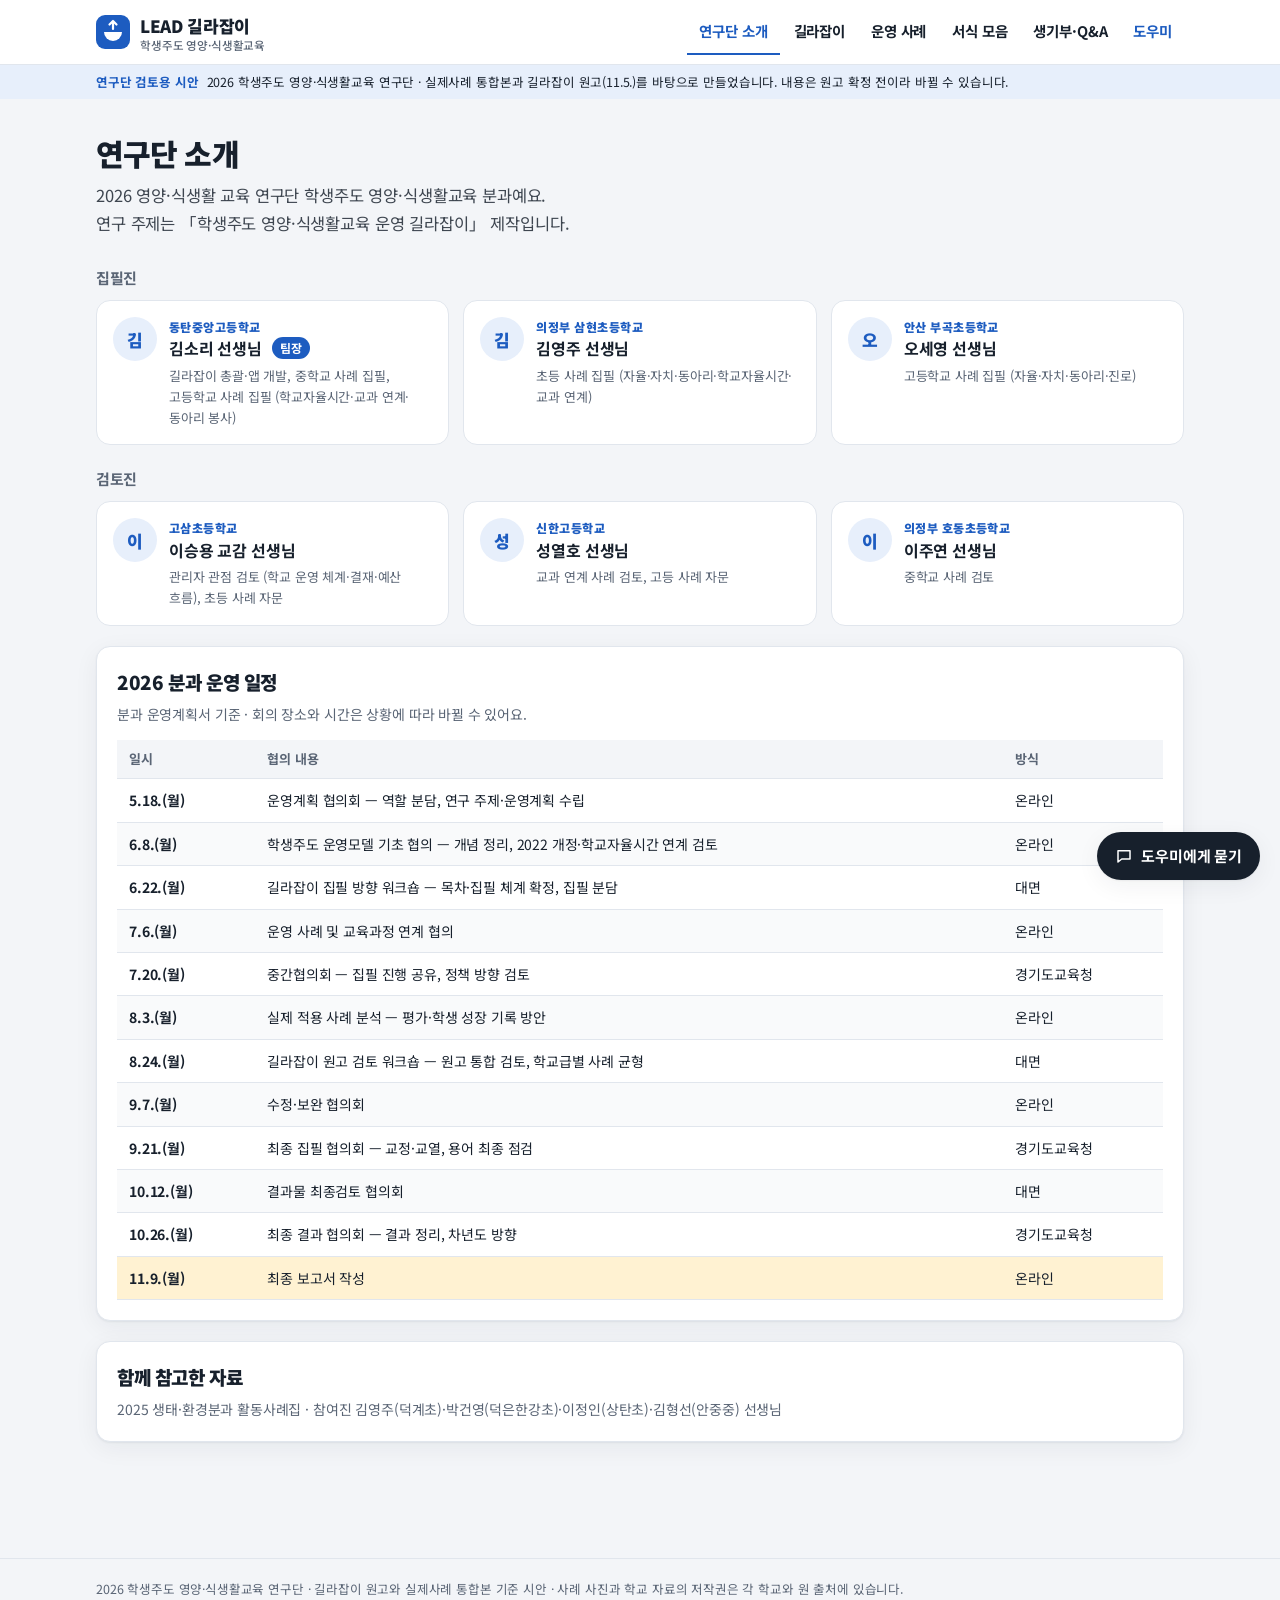
